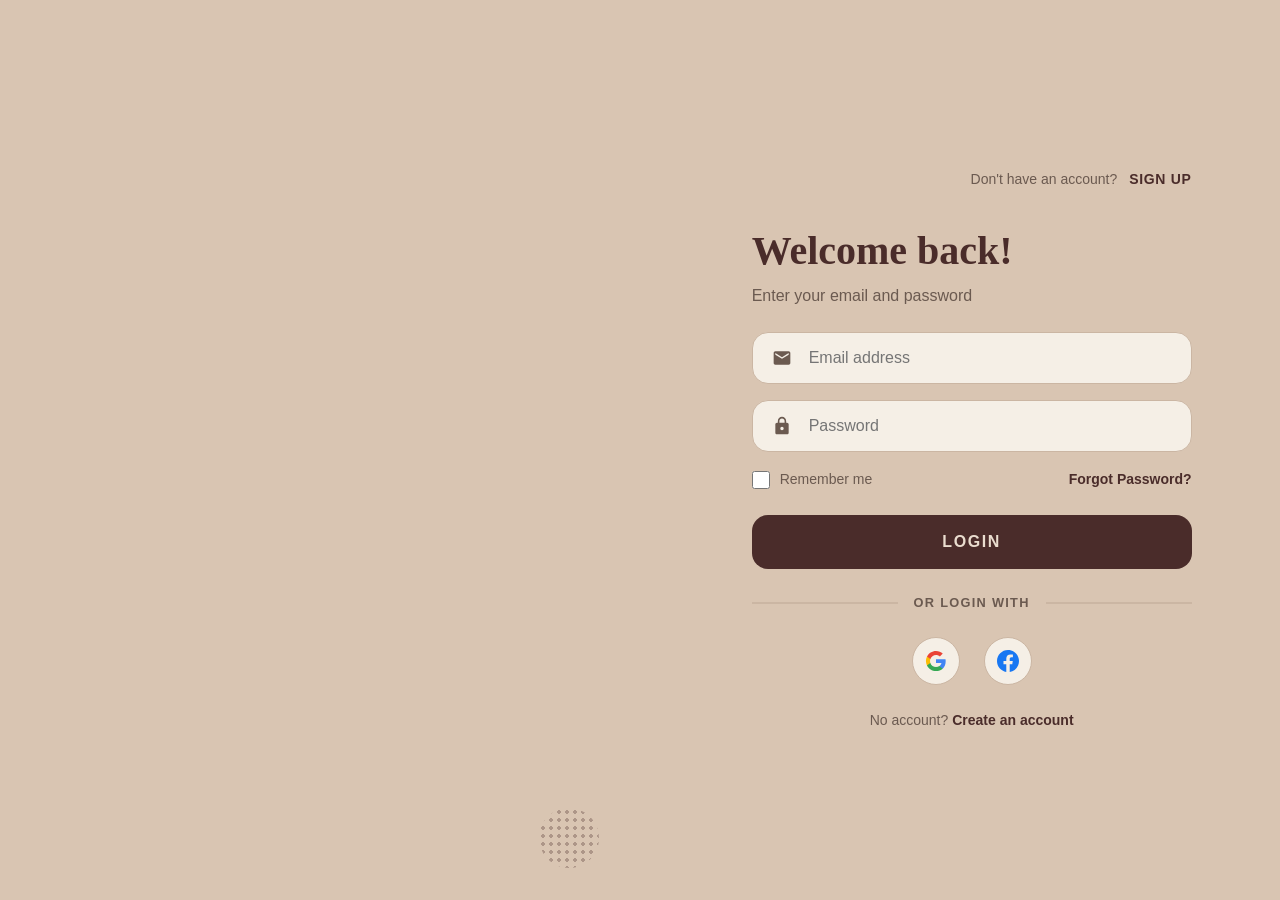
==== index.html @ 3321e7d6 "feat: redirect index.html to login.html" ====
<!doctype html>
<html lang="en">
  <head>
    <meta charset="UTF-8" />
    <meta http-equiv="refresh" content="0; url=login.html" />
    <title>Redirecting...</title>
  </head>
  <body>
    <p>Redirecting to <a href="login.html">Login</a>...</p>
  </body>
</html>
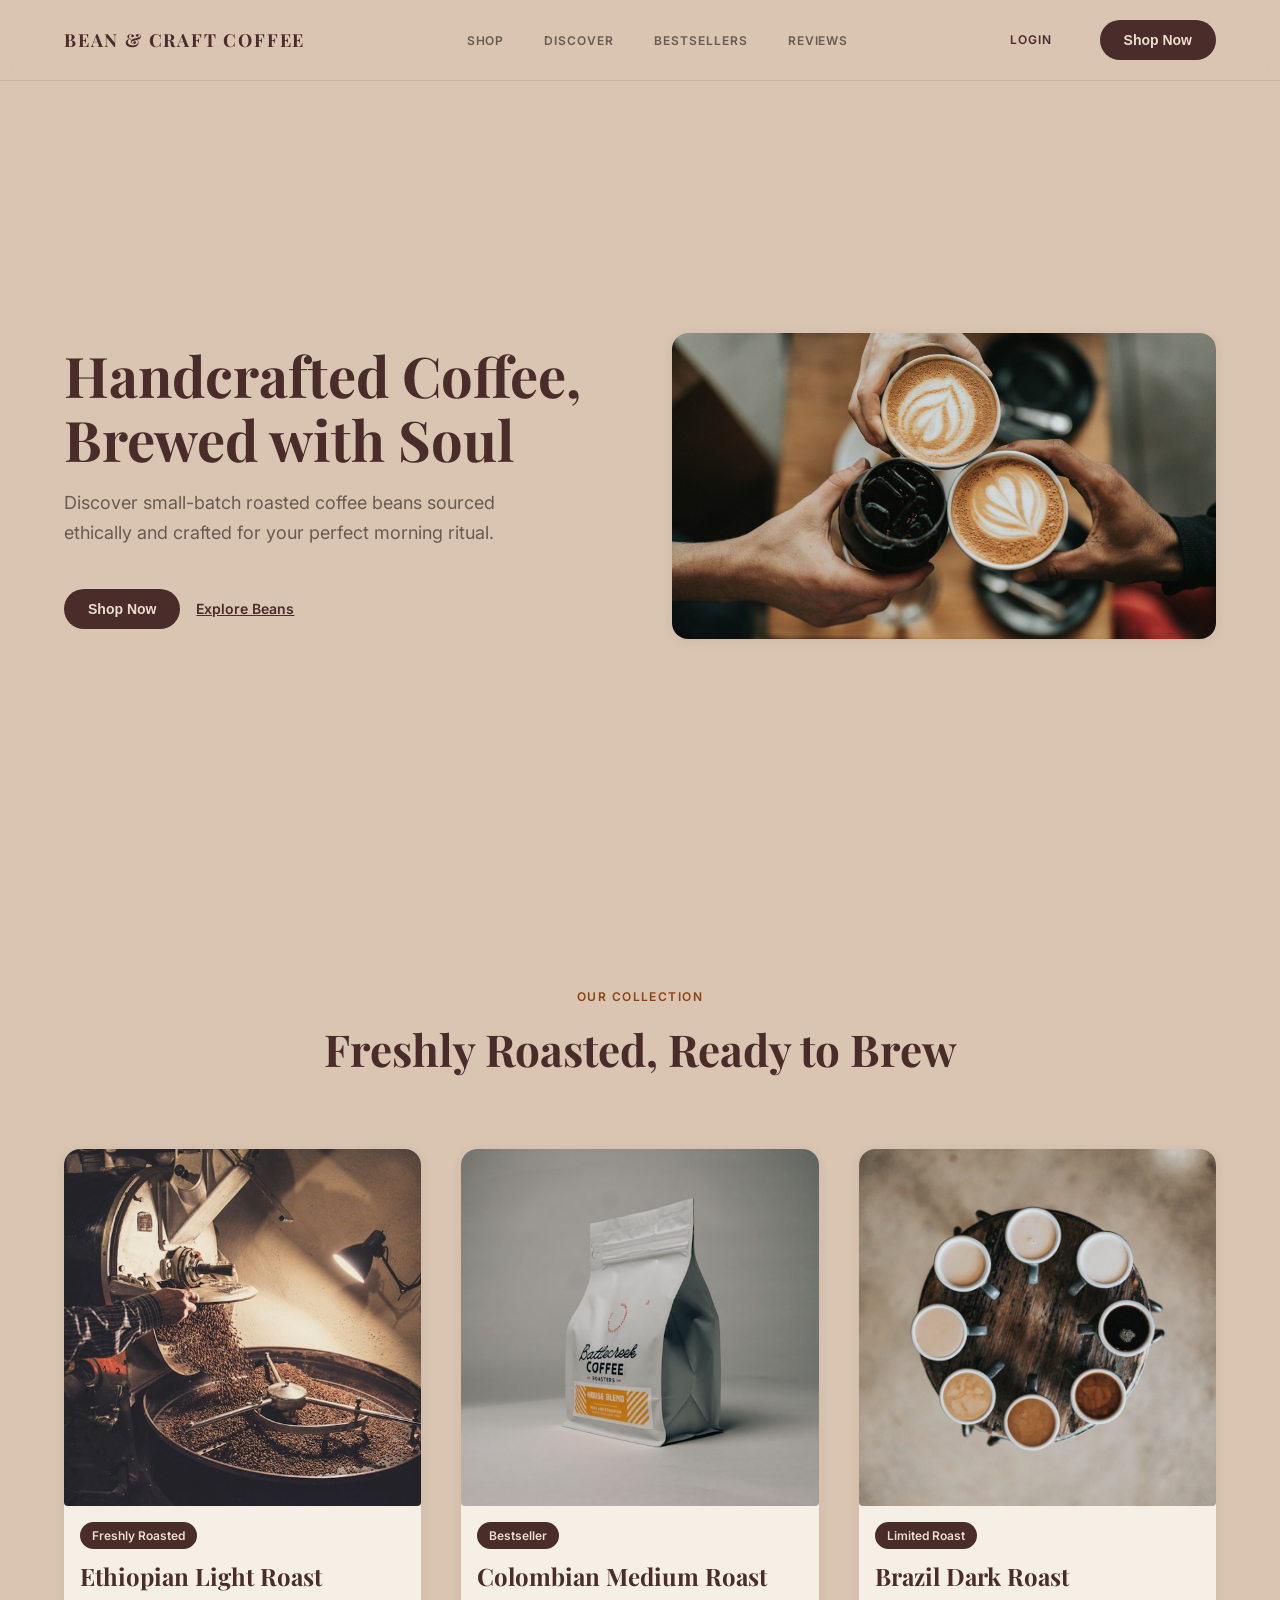
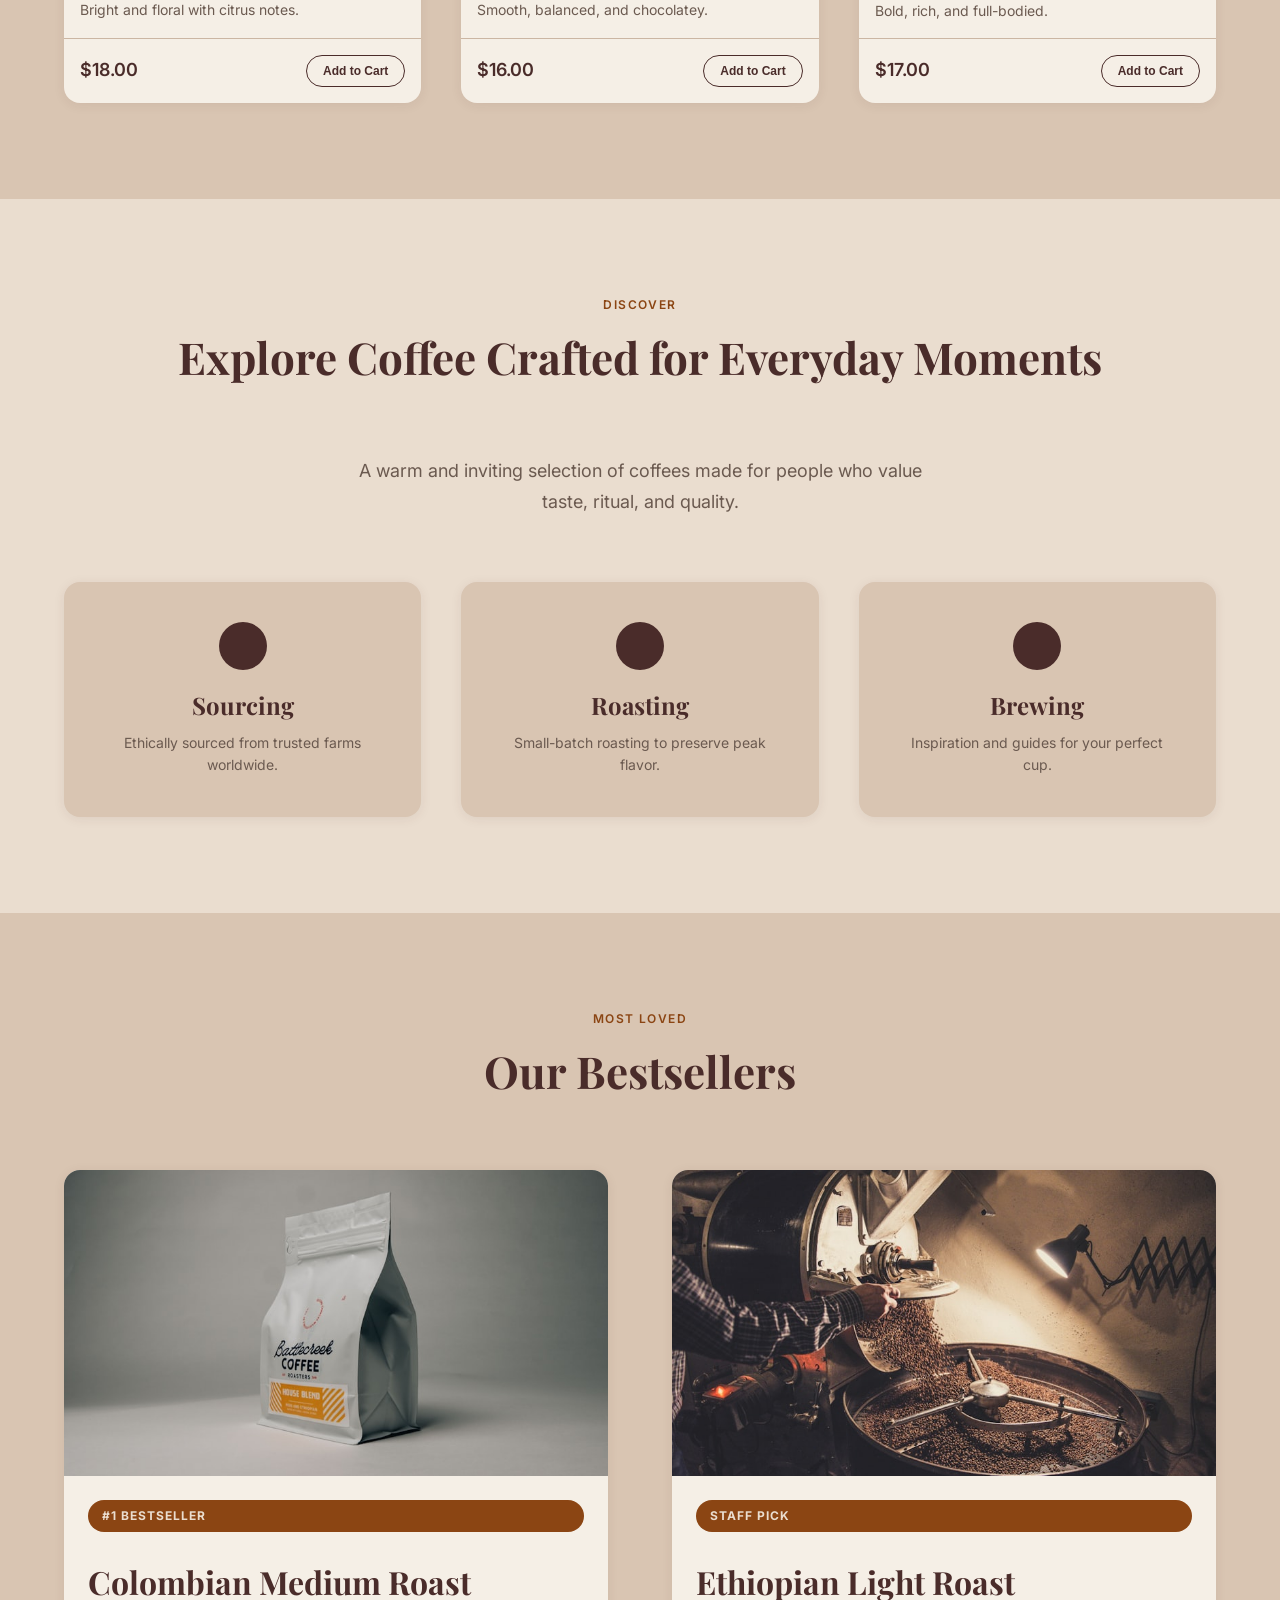
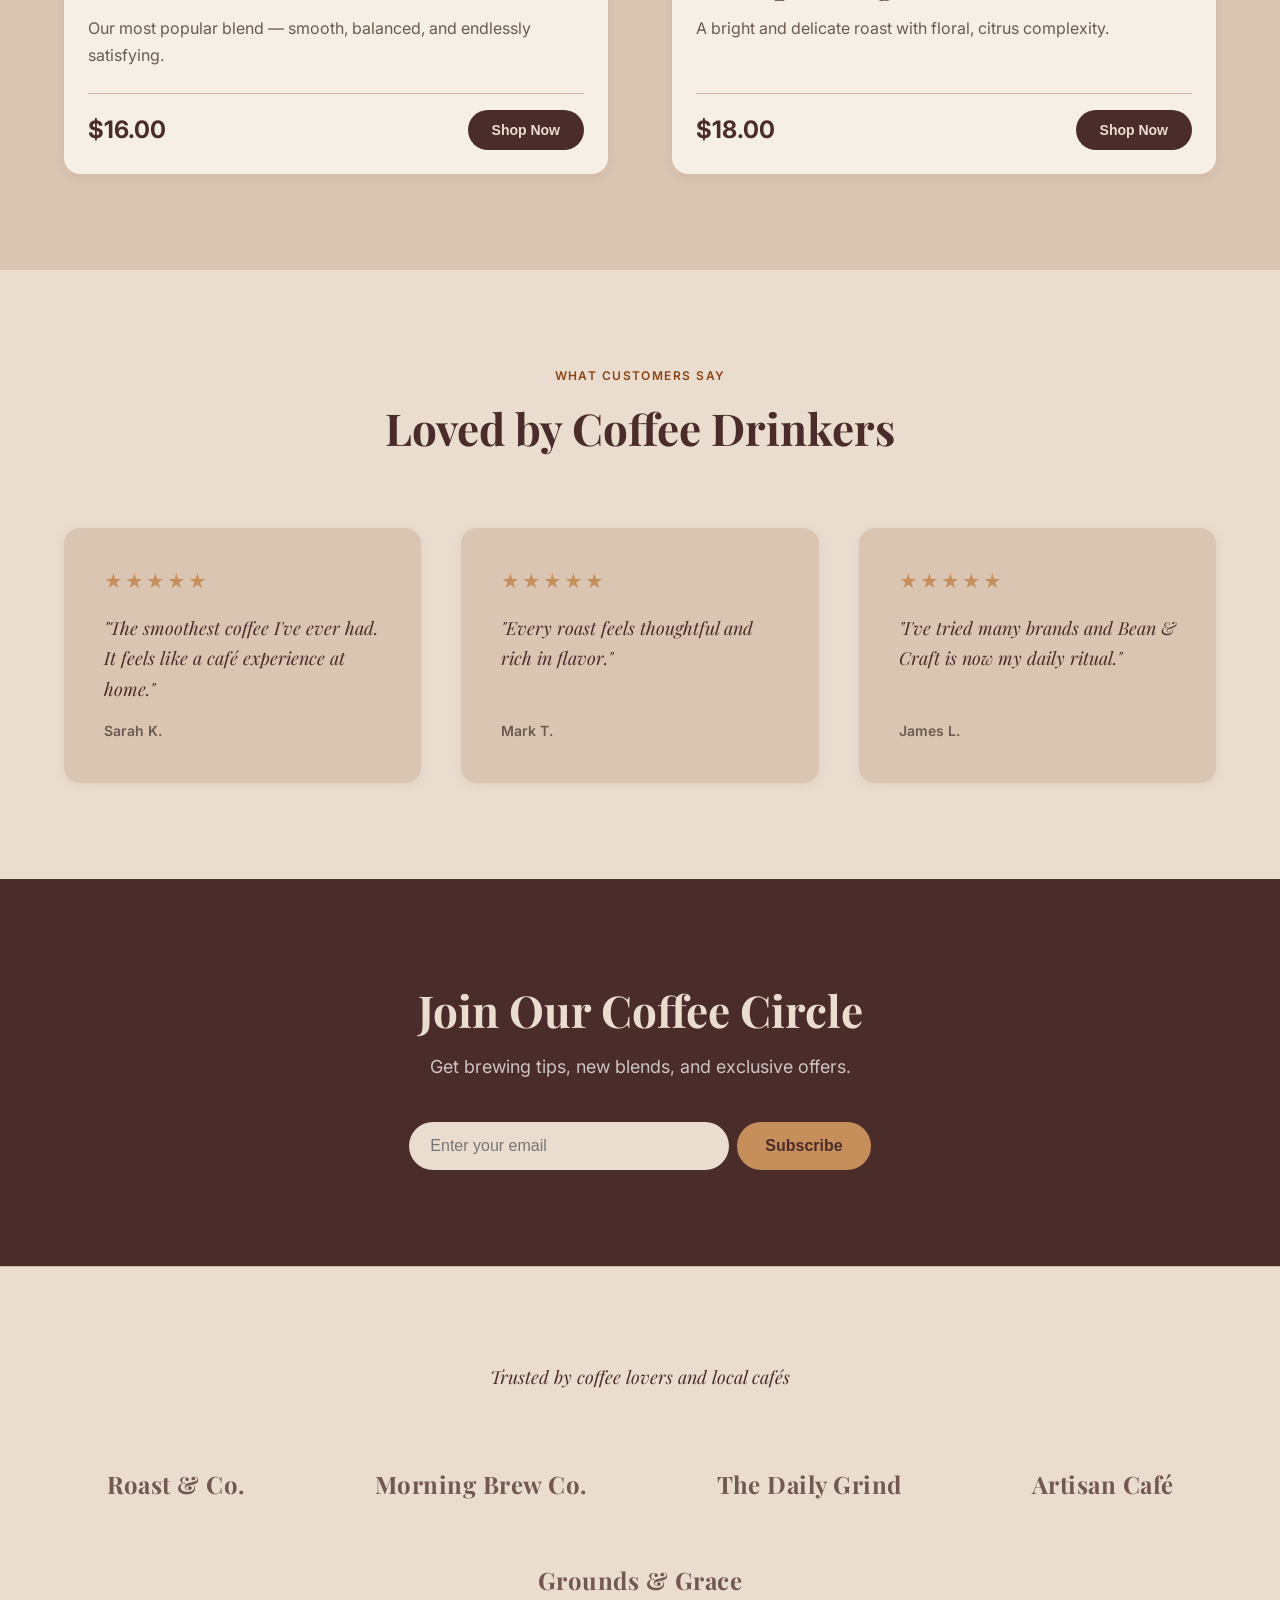
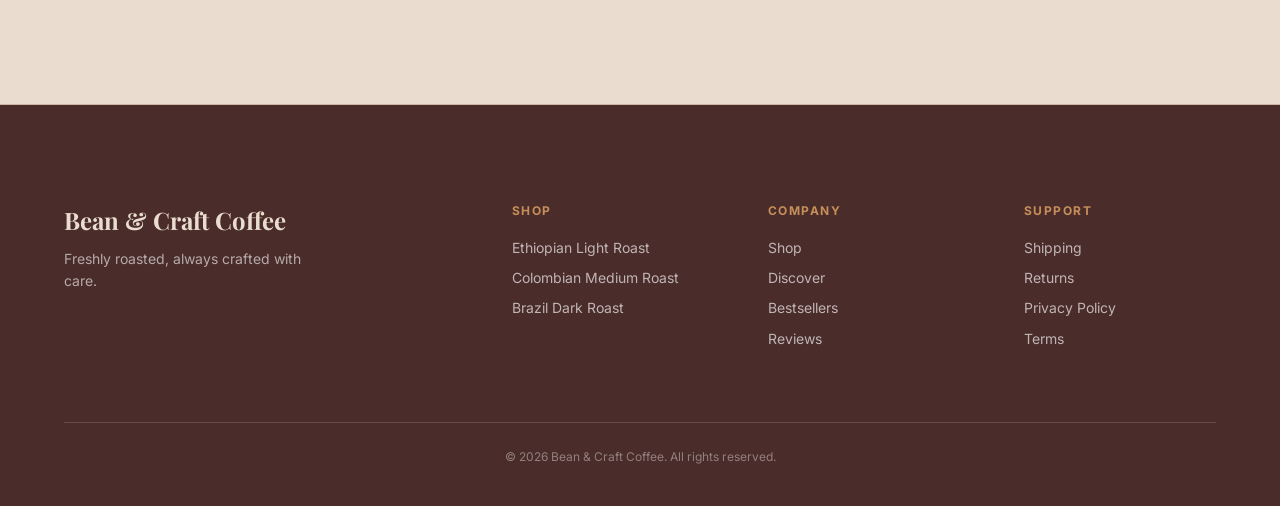
==== commit 30055f89: "restore index.html original content" ====
--- a/index.html
+++ b/index.html
@@ -2,10 +2,367 @@
 <html lang="en">
   <head>
     <meta charset="UTF-8" />
-    <meta http-equiv="refresh" content="0; url=login.html" />
-    <title>Redirecting...</title>
+    <meta name="viewport" content="width=device-width, initial-scale=1.0" />
+    <title>Bean & Craft Coffee</title>
+
+    <link rel="preconnect" href="https://fonts.googleapis.com" />
+    <link rel="preconnect" href="https://fonts.gstatic.com" crossorigin />
+    <link
+      href="https://fonts.googleapis.com/css2?family=Inter:wght@400;500;600&family=Playfair+Display:wght@400;700&display=swap"
+      rel="stylesheet"
+    />
+
+    <link rel="stylesheet" href="Styles/tokens.css" />
+    <link rel="stylesheet" href="Styles/layout.css" />
+    <link rel="stylesheet" href="Styles/nav.css" />
+    <link rel="stylesheet" href="Styles/hero.css" />
+    <link rel="stylesheet" href="Styles/products.css" />
+    <link rel="stylesheet" href="Styles/explore.css" />
+    <link rel="stylesheet" href="Styles/bestseller.css" />
+    <link rel="stylesheet" href="Styles/testimonials.css" />
+    <link rel="stylesheet" href="Styles/subscribe.css" />
+    <link rel="stylesheet" href="Styles/trusted.css" />
+    <link rel="stylesheet" href="Styles/footer.css" />
+    <link rel="stylesheet" href="Styles/responsive.css" />
   </head>
   <body>
-    <p>Redirecting to <a href="login.html">Login</a>...</p>
+    <header class="site-header">
+      <nav class="navbar">
+        <div class="navbar__container container">
+          <a class="navbar__logo" href="#">Bean & Craft Coffee</a>
+          <ul class="navbar__links">
+            <li><a href="#shop">Shop</a></li>
+            <li><a href="#discover">Discover</a></li>
+            <li><a href="#bestsellers">Bestsellers</a></li>
+            <li><a href="#reviews">Reviews</a></li>
+          </ul>
+          <div class="navbar__cta">
+            <a href="login.html" class="navbar__link" style="margin-right: var(--spacing-lg); font-size: var(--font-size-xs); font-weight: 600; text-transform: uppercase; letter-spacing: 0.08em; text-decoration: none; color: var(--color-primary);">Login</a>
+            <button class="btn-primary" type="button">Shop Now</button>
+          </div>
+          <button class="navbar__hamburger" aria-label="Toggle menu">
+            <span class="hamburger-icon">☰</span>
+          </button>
+        </div>
+      </nav>
+    </header>
+
+    <div class="navbar__drawer">
+      <button class="navbar__drawer-close" aria-label="Close menu">✕</button>
+      <a href="#shop" class="navbar__link">Shop</a>
+      <a href="#discover" class="navbar__link">Discover</a>
+      <a href="#bestsellers" class="navbar__link">Bestsellers</a>
+      <a href="#reviews" class="navbar__link">Reviews</a>
+      <a href="login.html" class="navbar__link">Login</a>
+      <a href="#shop" class="btn-primary">Shop Now</a>
+    </div>
+
+    <main>
+      <section class="hero-section" id="home">
+        <div class="container">
+          <div class="hero__inner">
+            <div class="hero__content">
+              <h1 class="hero__headline">
+                Handcrafted Coffee, Brewed with Soul
+              </h1>
+              <p class="hero__subheadline">
+                Discover small-batch roasted coffee beans sourced ethically and
+                crafted for your perfect morning ritual.
+              </p>
+              <div class="hero__actions">
+                <button class="btn-primary" type="button">Shop Now</button>
+                <a class="btn-text" href="#discover">Explore Beans</a>
+              </div>
+            </div>
+            <div class="hero__visual">
+              <div class="hero__image-wrapper">
+                <img src="photos/hero.jpg" alt="Freshly roasted coffee beans" />
+              </div>
+            </div>
+          </div>
+        </div>
+      </section>
+      <section class="products-section" id="shop">
+        <div class="container">
+          <div class="section-header">
+            <span class="section-label">Our Collection</span>
+            <h2 class="section-title">Freshly Roasted, Ready to Brew</h2>
+          </div>
+          <div class="products-grid">
+            <div class="product-card">
+              <div class="product-card__image">
+                <img
+                  src="photos/ethiopian.jpg"
+                  alt="Ethiopian Light Roast coffee beans"
+                />
+              </div>
+              <span class="product-card__badge">Freshly Roasted</span>
+              <h3 class="product-card__name">Ethiopian Light Roast</h3>
+              <p class="product-card__description">
+                Bright and floral with citrus notes.
+              </p>
+              <div class="product-card__footer">
+                <span class="product-card__price">$18.00</span>
+                <button class="btn-outline" type="button">Add to Cart</button>
+              </div>
+            </div>
+
+            <div class="product-card">
+              <div class="product-card__image">
+                <img
+                  src="photos/colombian.jpg"
+                  alt="Colombian Medium Roast coffee beans"
+                />
+              </div>
+              <span class="product-card__badge">Bestseller</span>
+              <h3 class="product-card__name">Colombian Medium Roast</h3>
+              <p class="product-card__description">
+                Smooth, balanced, and chocolatey.
+              </p>
+              <div class="product-card__footer">
+                <span class="product-card__price">$16.00</span>
+                <button class="btn-outline" type="button">Add to Cart</button>
+              </div>
+            </div>
+
+            <div class="product-card">
+              <div class="product-card__image">
+                <img
+                  src="photos/brazil.jpg"
+                  alt="Brazil Dark Roast coffee beans"
+                />
+              </div>
+              <span class="product-card__badge">Limited Roast</span>
+              <h3 class="product-card__name">Brazil Dark Roast</h3>
+              <p class="product-card__description">
+                Bold, rich, and full-bodied.
+              </p>
+              <div class="product-card__footer">
+                <span class="product-card__price">$17.00</span>
+                <button class="btn-outline" type="button">Add to Cart</button>
+              </div>
+            </div>
+          </div>
+        </div>
+      </section>
+      <section class="explore-section" id="discover">
+        <div class="container">
+          <div class="section-header">
+            <span class="section-label">Discover</span>
+            <h2 class="section-title">
+              Explore Coffee Crafted for Everyday Moments
+            </h2>
+          </div>
+          <p class="explore__intro">
+            A warm and inviting selection of coffees made for people who value
+            taste, ritual, and quality.
+          </p>
+          <div class="explore-grid">
+            <div class="explore-card">
+              <div class="explore-card__icon"></div>
+              <h3 class="explore-card__title">Sourcing</h3>
+              <p class="explore-card__text">
+                Ethically sourced from trusted farms worldwide.
+              </p>
+            </div>
+
+            <div class="explore-card">
+              <div class="explore-card__icon"></div>
+              <h3 class="explore-card__title">Roasting</h3>
+              <p class="explore-card__text">
+                Small-batch roasting to preserve peak flavor.
+              </p>
+            </div>
+
+            <div class="explore-card">
+              <div class="explore-card__icon"></div>
+              <h3 class="explore-card__title">Brewing</h3>
+              <p class="explore-card__text">
+                Inspiration and guides for your perfect cup.
+              </p>
+            </div>
+          </div>
+        </div>
+      </section>
+      <section class="bestseller-section" id="bestsellers">
+        <div class="container">
+          <div class="section-header">
+            <span class="section-label">Most Loved</span>
+            <h2 class="section-title">Our Bestsellers</h2>
+          </div>
+          <div class="bestseller-grid">
+            <div class="bestseller-card">
+              <div class="bestseller-card__image">
+                <img
+                  src="photos/colombian.jpg"
+                  alt="Colombian Medium Roast coffee beans"
+                />
+              </div>
+              <span class="bestseller-card__badge">#1 Bestseller</span>
+              <div class="bestseller-card__content">
+                <h3 class="bestseller-card__name">Colombian Medium Roast</h3>
+                <p class="bestseller-card__description">
+                  Our most popular blend — smooth, balanced, and endlessly
+                  satisfying.
+                </p>
+                <div class="bestseller-card__footer">
+                  <span class="bestseller-card__price">$16.00</span>
+                  <button class="btn-primary" type="button">Shop Now</button>
+                </div>
+              </div>
+            </div>
+
+            <div class="bestseller-card">
+              <div class="bestseller-card__image">
+                <img
+                  src="photos/ethiopian.jpg"
+                  alt="Ethiopian Light Roast coffee beans"
+                />
+              </div>
+              <span class="bestseller-card__badge">Staff Pick</span>
+              <div class="bestseller-card__content">
+                <h3 class="bestseller-card__name">Ethiopian Light Roast</h3>
+                <p class="bestseller-card__description">
+                  A bright and delicate roast with floral, citrus complexity.
+                </p>
+                <div class="bestseller-card__footer">
+                  <span class="bestseller-card__price">$18.00</span>
+                  <button class="btn-primary" type="button">Shop Now</button>
+                </div>
+              </div>
+            </div>
+          </div>
+        </div>
+      </section>
+      <section class="testimonials-section" id="reviews">
+        <div class="container">
+          <div class="section-header">
+            <span class="section-label">What Customers Say</span>
+            <h2 class="section-title">Loved by Coffee Drinkers</h2>
+          </div>
+          <div class="testimonials-grid">
+            <div class="testimonial-card">
+              <div class="testimonial-card__stars">★★★★★</div>
+              <blockquote class="testimonial-card__quote">
+                "The smoothest coffee I've ever had. It feels like a café
+                experience at home."
+              </blockquote>
+              <p class="testimonial-card__author">Sarah K.</p>
+            </div>
+
+            <div class="testimonial-card">
+              <div class="testimonial-card__stars">★★★★★</div>
+              <blockquote class="testimonial-card__quote">
+                "Every roast feels thoughtful and rich in flavor."
+              </blockquote>
+              <p class="testimonial-card__author">Mark T.</p>
+            </div>
+
+            <div class="testimonial-card">
+              <div class="testimonial-card__stars">★★★★★</div>
+              <blockquote class="testimonial-card__quote">
+                "I've tried many brands and Bean & Craft is now my daily
+                ritual."
+              </blockquote>
+              <p class="testimonial-card__author">James L.</p>
+            </div>
+          </div>
+        </div>
+      </section>
+      <section class="subscribe-section">
+        <div class="container">
+          <div class="subscribe__inner">
+            <h2 class="subscribe__headline">Join Our Coffee Circle</h2>
+            <p class="subscribe__text">
+              Get brewing tips, new blends, and exclusive offers.
+            </p>
+            <div class="subscribe__form">
+              <input
+                type="email"
+                class="subscribe__input"
+                placeholder="Enter your email"
+              />
+              <button type="button" class="subscribe__btn">Subscribe</button>
+            </div>
+          </div>
+        </div>
+      </section>
+      <section class="trusted-section">
+        <div class="container">
+          <p class="trusted__label">Trusted by coffee lovers and local cafés</p>
+          <div class="trusted__logos">
+            <span class="trusted__logo-item">Roast & Co.</span>
+            <span class="trusted__logo-item">Morning Brew Co.</span>
+            <span class="trusted__logo-item">The Daily Grind</span>
+            <span class="trusted__logo-item">Artisan Café</span>
+            <span class="trusted__logo-item">Grounds & Grace</span>
+          </div>
+        </div>
+      </section>
+    </main>
+    <footer class="site-footer">
+      <div class="container">
+        <div class="footer__grid">
+          <div class="footer__col footer__col--brand">
+            <span class="footer__logo">Bean & Craft Coffee</span>
+            <p class="footer__tagline">
+              Freshly roasted, always crafted with care.
+            </p>
+          </div>
+          <div class="footer__col">
+            <h4 class="footer__col-title">Shop</h4>
+            <ul class="footer__links">
+              <li><a href="#">Ethiopian Light Roast</a></li>
+              <li><a href="#">Colombian Medium Roast</a></li>
+              <li><a href="#">Brazil Dark Roast</a></li>
+            </ul>
+          </div>
+          <div class="footer__col">
+            <h4 class="footer__col-title">Company</h4>
+            <ul class="footer__links">
+              <li><a href="#shop">Shop</a></li>
+              <li><a href="#discover">Discover</a></li>
+              <li><a href="#bestsellers">Bestsellers</a></li>
+              <li><a href="#reviews">Reviews</a></li>
+            </ul>
+          </div>
+          <div class="footer__col">
+            <h4 class="footer__col-title">Support</h4>
+            <ul class="footer__links">
+              <li><a href="#">Shipping</a></li>
+              <li><a href="#">Returns</a></li>
+              <li><a href="#">Privacy Policy</a></li>
+              <li><a href="#">Terms</a></li>
+            </ul>
+          </div>
+        </div>
+        <div class="footer__bottom">
+          <p>© 2026 Bean & Craft Coffee. All rights reserved.</p>
+        </div>
+      </div>
+    </footer>
+
+    <script>
+      const hamburger = document.querySelector('.navbar__hamburger');
+      const drawer = document.querySelector('.navbar__drawer');
+      const closeBtn = document.querySelector('.navbar__drawer-close');
+      const drawerLinks = document.querySelectorAll('.navbar__drawer .navbar__link, .navbar__drawer .btn-primary');
+
+      hamburger.addEventListener('click', () => {
+        drawer.classList.add('navbar__drawer--active');
+        document.body.style.overflow = 'hidden';
+      });
+
+      const closeDrawer = () => {
+        drawer.classList.remove('navbar__drawer--active');
+        document.body.style.overflow = '';
+      };
+
+      closeBtn.addEventListener('click', closeDrawer);
+
+      drawerLinks.forEach(link => {
+        link.addEventListener('click', closeDrawer);
+      });
+    </script>
   </body>
 </html>
--- a/Styles/tokens.css
+++ b/Styles/tokens.css
@@ -0,0 +1,67 @@
+:root {
+  --color-bg: #d9c5b2;
+  --color-primary: #4a2c2a;
+  --color-secondary: #c68e5a;
+  --color-accent: #8b4513;
+  --color-text-dark: #2c1e1a;
+  --color-text-muted: #6b5a50;
+  --color-white: #eaddcf;
+  --color-card-bg: #f5efe6;
+  --color-border: #cbb6a3;
+
+  --font-heading: "Playfair Display", serif;
+  --font-body: "Inter", sans-serif;
+
+  --font-size-xs: 0.75rem;
+  --font-size-sm: 0.875rem;
+  --font-size-base: 1rem;
+  --font-size-md: 1.125rem;
+  --font-size-lg: 1.5rem;
+  --font-size-xl: 2rem;
+  --font-size-2xl: 2.75rem;
+  --font-size-3xl: 3.5rem;
+
+  --spacing-xs: 4px;
+  --spacing-sm: 8px;
+  --spacing-md: 16px;
+  --spacing-lg: 24px;
+  --spacing-xl: 40px;
+  --spacing-2xl: 64px;
+  --spacing-3xl: 96px;
+
+  --radius-sm: 4px;
+  --radius-md: 8px;
+  --radius-lg: 16px;
+  --radius-full: 9999px;
+
+  --shadow-card: 0 2px 12px rgba(74, 44, 42, 0.08);
+  --shadow-hover: 0 4px 20px rgba(74, 44, 42, 0.14);
+
+  --max-width: 1200px;
+  --gutter: 24px;
+}
+
+* {
+  box-sizing: border-box;
+  margin: 0;
+  padding: 0;
+}
+
+html,
+body {
+  margin: 0;
+  padding: 0;
+}
+
+img {
+  max-width: 100%;
+  display: block;
+}
+
+body {
+  background-color: var(--color-bg);
+  font-family: var(--font-body);
+  color: var(--color-text-dark);
+  line-height: 1.6;
+  -webkit-font-smoothing: antialiased;
+}
--- a/Styles/layout.css
+++ b/Styles/layout.css
@@ -0,0 +1,53 @@
+html {
+  scroll-behavior: smooth;
+}
+
+.container {
+  max-width: var(--max-width);
+  margin: 0 auto;
+  padding-inline: var(--gutter);
+}
+
+.section {
+  padding-block: var(--spacing-3xl);
+}
+
+.grid {
+  display: grid;
+  grid-template-columns: repeat(12, 1fr);
+  gap: var(--gutter);
+}
+
+.grid-2 {
+  grid-template-columns: repeat(2, 1fr);
+}
+
+.grid-3 {
+  grid-template-columns: repeat(3, 1fr);
+}
+
+.grid-4 {
+  grid-template-columns: repeat(4, 1fr);
+}
+
+.flex-center {
+  display: flex;
+  align-items: center;
+  justify-content: center;
+}
+
+.text-center {
+  text-align: center;
+}
+
+.sr-only {
+  position: absolute;
+  width: 1px;
+  height: 1px;
+  padding: 0;
+  margin: -1px;
+  overflow: hidden;
+  clip: rect(0, 0, 0, 0);
+  white-space: nowrap;
+  border: 0;
+}
--- a/Styles/nav.css
+++ b/Styles/nav.css
@@ -0,0 +1,170 @@
+.site-header {
+  background: rgba(217, 197, 178, 0.9);
+  backdrop-filter: blur(12px);
+  -webkit-backdrop-filter: blur(12px);
+  border-bottom: 1px solid rgba(74, 44, 42, 0.1);
+  position: sticky;
+  top: 0;
+  left: 0;
+  width: 100%;
+  z-index: 1000;
+}
+
+.navbar__container {
+  display: flex;
+  align-items: center;
+  justify-content: space-between;
+  height: 80px;
+}
+
+.navbar__logo {
+  font-family: var(--font-heading);
+  font-size: var(--font-size-md);
+  color: var(--color-primary);
+  font-weight: 700;
+  text-decoration: none;
+  text-transform: uppercase;
+  letter-spacing: 0.1em;
+  white-space: nowrap;
+  flex-shrink: 0;
+}
+
+.navbar__links {
+  display: flex;
+  gap: var(--spacing-xl);
+  list-style: none;
+  margin: 0;
+  padding: 0;
+}
+
+.navbar__links a {
+  font-size: var(--font-size-xs);
+  font-weight: 600;
+  text-transform: uppercase;
+  letter-spacing: 0.08em;
+  color: var(--color-text-muted);
+  text-decoration: none;
+  transition: color 0.3s ease;
+  position: relative;
+  padding-block: var(--spacing-xs);
+}
+
+.navbar__links a::after {
+  content: "";
+  position: absolute;
+  bottom: 0;
+  left: 0;
+  width: 0;
+  height: 1.5px;
+  background-color: var(--color-primary);
+  transition: width 0.3s ease;
+}
+
+.navbar__links a:hover {
+  color: var(--color-primary);
+}
+
+.navbar__links a:hover::after {
+  width: 100%;
+}
+
+.navbar__cta {
+  display: flex;
+  align-items: center;
+  gap: var(--spacing-lg);
+  flex-shrink: 0;
+}
+
+.navbar__hamburger {
+  display: none;
+  background: none;
+  border: none;
+  font-size: 24px;
+  cursor: pointer;
+  color: var(--color-primary);
+  padding: var(--spacing-xs);
+}
+
+/* Drawer Styles */
+.navbar__drawer {
+  position: fixed;
+  top: 0;
+  right: -100%; /* Hidden by default */
+  width: 100%;
+  height: 100%;
+  background-color: var(--color-bg);
+  z-index: 2000;
+  display: flex;
+  flex-direction: column;
+  padding: var(--spacing-xl);
+  transition: right 0.4s cubic-bezier(0.16, 1, 0.3, 1);
+}
+
+.navbar__drawer--active {
+  right: 0;
+}
+
+.navbar__drawer-close {
+  align-self: flex-end;
+  background: none;
+  border: none;
+  font-size: 32px;
+  cursor: pointer;
+  color: var(--color-primary);
+  margin-bottom: var(--spacing-2xl);
+}
+
+.navbar__drawer .navbar__link {
+  font-size: var(--font-size-lg);
+  font-weight: 700;
+  color: var(--color-primary);
+  text-decoration: none;
+  margin-bottom: var(--spacing-lg);
+  font-family: var(--font-heading);
+}
+
+.navbar__drawer .btn-primary {
+  margin-top: var(--spacing-xl);
+  width: 100%;
+  text-align: center;
+}
+
+@media (max-width: 992px) {
+  .navbar__links {
+    gap: var(--spacing-lg);
+  }
+}
+
+@media (max-width: 768px) {
+  .navbar__links,
+  .navbar__cta {
+    display: none;
+  }
+  
+  .navbar__hamburger {
+    display: block;
+  }
+
+  .navbar__logo {
+    font-size: var(--font-size-sm);
+  }
+}
+
+.btn-primary {
+  background: var(--color-primary);
+  color: var(--color-white);
+  padding: 12px 24px;
+  border-radius: var(--radius-full);
+  font-size: var(--font-size-sm);
+  font-weight: 600;
+  border: none;
+  cursor: pointer;
+  transition: all 0.3s ease;
+  text-decoration: none;
+  display: inline-block;
+}
+
+.btn-primary:hover {
+  background-color: var(--color-text-dark);
+  transform: translateY(-2px);
+}
--- a/Styles/hero.css
+++ b/Styles/hero.css
@@ -0,0 +1,67 @@
+.hero-section {
+  min-height: 90vh;
+  background: var(--color-bg);
+  display: flex;
+  align-items: center;
+  padding-block: var(--spacing-2xl);
+}
+
+.hero__inner {
+  display: grid;
+  grid-template-columns: 1fr 1fr;
+  gap: var(--spacing-2xl);
+  align-items: center;
+}
+
+.hero__headline {
+  font-family: var(--font-heading);
+  font-size: var(--font-size-3xl);
+  color: var(--color-primary);
+  line-height: 1.15;
+  font-weight: 700;
+  margin-bottom: var(--spacing-md);
+}
+
+.hero__subheadline {
+  font-size: var(--font-size-md);
+  color: var(--color-text-muted);
+  line-height: 1.7;
+  max-width: 480px;
+  margin-bottom: var(--spacing-xl);
+}
+
+.hero__actions {
+  display: flex;
+  gap: var(--spacing-md);
+  align-items: center;
+}
+
+.btn-text {
+  color: var(--color-primary);
+  font-weight: 600;
+  font-size: var(--font-size-sm);
+  text-decoration: underline;
+  cursor: pointer;
+}
+
+.hero__image {
+  width: 100%;
+  height: 100%;
+  object-fit: cover;
+  border-radius: var(--radius-md);
+}
+
+.hero__image-wrapper {
+  width: 100%;
+  aspect-ratio: 16 / 9;
+  border-radius: var(--radius-lg);
+  overflow: hidden;
+  background: var(--color-card-bg);
+  box-shadow: var(--shadow-card);
+}
+
+.hero__image-wrapper img {
+  width: 100%;
+  height: 100%;
+  object-fit: cover;
+}
--- a/Styles/products.css
+++ b/Styles/products.css
@@ -0,0 +1,115 @@
+.products-section {
+  background: var(--color-bg);
+  padding-block: var(--spacing-3xl);
+}
+
+.section-header {
+  text-align: center;
+  margin-bottom: var(--spacing-2xl);
+}
+
+.section-label {
+  display: block;
+  font-size: var(--font-size-xs);
+  font-weight: 600;
+  letter-spacing: 0.12em;
+  text-transform: uppercase;
+  color: var(--color-accent);
+  margin-bottom: var(--spacing-sm);
+}
+
+.section-title {
+  font-family: var(--font-heading);
+  font-size: var(--font-size-2xl);
+  color: var(--color-primary);
+}
+
+.products-grid {
+  display: grid;
+  grid-template-columns: repeat(3, 1fr);
+  gap: var(--spacing-xl);
+}
+
+.product-card {
+  background: var(--color-card-bg);
+  border-radius: var(--radius-lg);
+  overflow: hidden;
+  box-shadow: var(--shadow-card);
+  transition: box-shadow 0.2s;
+}
+
+.product-card:hover {
+  box-shadow: var(--shadow-hover);
+}
+
+.product-card__image {
+  width: 100%;
+  aspect-ratio: 1 / 1;
+  background: var(--color-border);
+  border-radius: var(--radius-sm);
+  overflow: hidden;
+}
+
+.product-card__image img {
+  width: 100%;
+  height: 100%;
+  object-fit: cover;
+}
+
+.product-card__badge {
+  display: inline-block;
+  background: var(--color-primary);
+  color: var(--color-white);
+  font-size: var(--font-size-xs);
+  font-weight: 600;
+  padding: 4px 12px;
+  border-radius: var(--radius-full);
+  margin: var(--spacing-md) var(--spacing-md) 0;
+}
+
+.product-card__name {
+  font-family: var(--font-heading);
+  font-size: var(--font-size-lg);
+  color: var(--color-primary);
+  padding: var(--spacing-sm) var(--spacing-md) 0;
+}
+
+.product-card__description {
+  font-size: var(--font-size-sm);
+  color: var(--color-text-muted);
+  line-height: 1.6;
+  padding: var(--spacing-xs) var(--spacing-md) var(--spacing-md);
+}
+
+.product-card__footer {
+  display: flex;
+  justify-content: space-between;
+  align-items: center;
+  padding: var(--spacing-md);
+  border-top: 1px solid var(--color-border);
+}
+
+.product-card__price {
+  font-size: var(--font-size-md);
+  font-weight: 600;
+  color: var(--color-primary);
+}
+
+.btn-outline {
+  background: transparent;
+  border: 1.5px solid var(--color-primary);
+  color: var(--color-primary);
+  padding: 8px 16px;
+  border-radius: var(--radius-full);
+  font-size: var(--font-size-xs);
+  font-weight: 600;
+  cursor: pointer;
+  transition:
+    background 0.2s,
+    color 0.2s;
+}
+
+.btn-outline:hover {
+  background: var(--color-primary);
+  color: var(--color-white);
+}
--- a/Styles/explore.css
+++ b/Styles/explore.css
@@ -0,0 +1,53 @@
+.explore-section {
+  background: #eaddcf;
+  padding-block: var(--spacing-3xl);
+}
+
+.explore__intro {
+  font-size: var(--font-size-md);
+  color: var(--color-text-muted);
+  line-height: 1.7;
+  text-align: center;
+  max-width: 600px;
+  margin: 0 auto var(--spacing-2xl);
+}
+
+.explore-grid {
+  display: grid;
+  grid-template-columns: repeat(3, 1fr);
+  gap: var(--spacing-xl);
+}
+
+.explore-card {
+  background: var(--color-bg);
+  border-radius: var(--radius-lg);
+  padding: var(--spacing-xl);
+  text-align: center;
+  box-shadow: var(--shadow-card);
+  transition: box-shadow 0.2s;
+}
+
+.explore-card:hover {
+  box-shadow: var(--shadow-hover);
+}
+
+.explore-card__icon {
+  width: 48px;
+  height: 48px;
+  background: var(--color-primary);
+  border-radius: var(--radius-full);
+  margin: 0 auto var(--spacing-md);
+}
+
+.explore-card__title {
+  font-family: var(--font-heading);
+  font-size: var(--font-size-lg);
+  color: var(--color-primary);
+  margin-bottom: var(--spacing-sm);
+}
+
+.explore-card__text {
+  font-size: var(--font-size-sm);
+  color: var(--color-text-muted);
+  line-height: 1.6;
+}
--- a/Styles/bestseller.css
+++ b/Styles/bestseller.css
@@ -0,0 +1,81 @@
+.bestseller-section {
+  background: var(--color-bg);
+  padding-block: var(--spacing-3xl);
+}
+
+.bestseller-grid {
+  display: grid;
+  grid-template-columns: repeat(2, 1fr);
+  gap: var(--spacing-2xl);
+}
+
+.bestseller-card {
+  background: var(--color-card-bg);
+  border-radius: var(--radius-lg);
+  overflow: hidden;
+  box-shadow: var(--shadow-card);
+  display: flex;
+  flex-direction: column;
+}
+
+.bestseller-card__image {
+  width: 100%;
+  aspect-ratio: 16 / 9;
+  background: var(--color-border);
+  overflow: hidden;
+}
+
+.bestseller-card__image img {
+  width: 100%;
+  height: 100%;
+  object-fit: cover;
+}
+
+.bestseller-card__badge {
+  display: inline-block;
+  background: var(--color-accent);
+  color: var(--color-white);
+  font-size: var(--font-size-xs);
+  font-weight: 700;
+  letter-spacing: 0.08em;
+  text-transform: uppercase;
+  padding: 6px 14px;
+  border-radius: var(--radius-full);
+  margin: var(--spacing-lg) var(--spacing-lg) 0;
+}
+
+.bestseller-card__content {
+  padding: var(--spacing-lg);
+  flex: 1;
+  display: flex;
+  flex-direction: column;
+}
+
+.bestseller-card__name {
+  font-family: var(--font-heading);
+  font-size: var(--font-size-xl);
+  color: var(--color-primary);
+  margin-bottom: var(--spacing-sm);
+}
+
+.bestseller-card__description {
+  font-size: var(--font-size-base);
+  color: var(--color-text-muted);
+  line-height: 1.7;
+  flex: 1;
+  margin-bottom: var(--spacing-lg);
+}
+
+.bestseller-card__footer {
+  display: flex;
+  justify-content: space-between;
+  align-items: center;
+  border-top: 1px solid var(--color-border);
+  padding-top: var(--spacing-md);
+}
+
+.bestseller-card__price {
+  font-size: var(--font-size-lg);
+  font-weight: 700;
+  color: var(--color-primary);
+}
--- a/Styles/testimonials.css
+++ b/Styles/testimonials.css
@@ -0,0 +1,42 @@
+.testimonials-section {
+  background: #eaddcf;
+  padding-block: var(--spacing-3xl);
+}
+
+.testimonials-grid {
+  display: grid;
+  grid-template-columns: repeat(3, 1fr);
+  gap: var(--spacing-xl);
+}
+
+.testimonial-card {
+  background: var(--color-bg);
+  border-radius: var(--radius-lg);
+  padding: var(--spacing-xl);
+  box-shadow: var(--shadow-card);
+  display: flex;
+  flex-direction: column;
+  gap: var(--spacing-md);
+}
+
+.testimonial-card__stars {
+  color: var(--color-secondary);
+  font-size: var(--font-size-md);
+  letter-spacing: 2px;
+}
+
+.testimonial-card__quote {
+  font-family: var(--font-heading);
+  font-size: var(--font-size-md);
+  color: var(--color-primary);
+  line-height: 1.7;
+  font-style: italic;
+  flex: 1;
+  margin: 0;
+}
+
+.testimonial-card__author {
+  font-size: var(--font-size-sm);
+  font-weight: 600;
+  color: var(--color-text-muted);
+}
--- a/Styles/subscribe.css
+++ b/Styles/subscribe.css
@@ -0,0 +1,76 @@
+.subscribe-section {
+  background: var(--color-primary);
+  padding-block: var(--spacing-3xl);
+}
+
+.subscribe__inner {
+  text-align: center;
+  max-width: 500px;
+  margin: 0 auto;
+}
+
+.subscribe__headline {
+  font-family: var(--font-heading);
+  font-size: var(--font-size-2xl);
+  color: var(--color-white);
+  margin-bottom: var(--spacing-sm);
+}
+
+.subscribe__text {
+  font-size: var(--font-size-md);
+  color: rgba(255, 255, 255, 0.72);
+  margin-bottom: var(--spacing-xl);
+}
+
+.subscribe__form {
+  display: flex;
+  gap: var(--spacing-sm);
+  justify-content: center;
+}
+
+@media (max-width: 600px) {
+  .subscribe__form {
+    flex-direction: column;
+    align-items: center;
+  }
+
+  .subscribe__input {
+    max-width: 100%;
+    width: 100%;
+  }
+
+  .subscribe__btn {
+    width: 100%;
+  }
+}
+
+.subscribe__input {
+  flex: 1;
+  max-width: 320px;
+  padding: 14px 20px;
+  border-radius: var(--radius-full);
+  border: 1.5px solid transparent;
+  font-size: var(--font-size-base);
+  background: var(--color-white);
+  color: var(--color-text-dark);
+  outline: none;
+}
+
+.subscribe__input:focus {
+  border-color: var(--color-secondary);
+}
+
+.subscribe__btn {
+  background: var(--color-secondary);
+  color: var(--color-primary);
+  font-weight: 700;
+  font-size: var(--font-size-base);
+  padding: 14px 28px;
+  border-radius: var(--radius-full);
+  border: none;
+  cursor: pointer;
+}
+
+.subscribe__btn:hover {
+  background: #c3985d;
+}
--- a/Styles/trusted.css
+++ b/Styles/trusted.css
@@ -0,0 +1,43 @@
+.trusted-section {
+  background: #eaddcf;
+  padding-block: var(--spacing-3xl);
+  border-top: 1px solid var(--color-border);
+  border-bottom: 1px solid var(--color-border);
+}
+
+.trusted__label {
+  text-align: center;
+  font-family: var(--font-heading);
+  font-size: var(--font-size-md);
+  font-weight: 400;
+  color: var(--color-primary);
+  margin-bottom: var(--spacing-2xl);
+  font-style: italic;
+}
+
+.trusted__logos {
+  display: flex;
+  justify-content: center;
+  align-items: center;
+  flex-wrap: wrap;
+  gap: var(--spacing-xl) var(--spacing-3xl);
+}
+
+.trusted__logo-item {
+  font-family: var(--font-heading);
+  font-size: var(--font-size-lg);
+  font-weight: 700;
+  color: var(--color-primary);
+  opacity: 0.75;
+  letter-spacing: 0.02em;
+  padding: var(--spacing-sm) var(--spacing-md);
+  border: 1px solid transparent;
+  transition:
+    opacity 0.3s,
+    transform 0.3s;
+}
+
+.trusted__logo-item:hover {
+  opacity: 1;
+  transform: translateY(-2px);
+}
--- a/Styles/footer.css
+++ b/Styles/footer.css
@@ -0,0 +1,64 @@
+.site-footer {
+  background: var(--color-primary);
+  color: var(--color-white);
+  padding-top: var(--spacing-3xl);
+  padding-bottom: var(--spacing-xl);
+}
+
+.footer__grid {
+  display: grid;
+  grid-template-columns: 2fr 1fr 1fr 1fr;
+  gap: var(--spacing-2xl);
+}
+
+.footer__logo {
+  font-family: var(--font-heading);
+  font-size: var(--font-size-lg);
+  font-weight: 700;
+  color: var(--color-white);
+  display: block;
+  margin-bottom: var(--spacing-sm);
+}
+
+.footer__tagline {
+  font-size: var(--font-size-sm);
+  color: rgba(255, 255, 255, 0.6);
+  line-height: 1.6;
+  max-width: 240px;
+}
+
+.footer__col-title {
+  font-size: var(--font-size-xs);
+  font-weight: 700;
+  letter-spacing: 0.12em;
+  text-transform: uppercase;
+  color: var(--color-secondary);
+  margin-bottom: var(--spacing-md);
+}
+
+.footer__links {
+  list-style: none;
+  margin: 0;
+  padding: 0;
+}
+
+.footer__links a {
+  display: block;
+  font-size: var(--font-size-sm);
+  color: rgba(255, 255, 255, 0.65);
+  text-decoration: none;
+  margin-bottom: var(--spacing-sm);
+}
+
+.footer__links a:hover {
+  color: var(--color-white);
+}
+
+.footer__bottom {
+  border-top: 1px solid rgba(255, 255, 255, 0.15);
+  margin-top: var(--spacing-2xl);
+  padding-top: var(--spacing-lg);
+  text-align: center;
+  font-size: var(--font-size-xs);
+  color: rgba(255, 255, 255, 0.4);
+}
--- a/Styles/responsive.css
+++ b/Styles/responsive.css
@@ -0,0 +1,94 @@
+@media (max-width: 1024px) {
+  .hero__inner {
+    grid-template-columns: 1fr;
+  }
+
+  .hero-section {
+    text-align: center;
+  }
+
+  .hero__actions {
+    justify-content: center;
+  }
+
+  .hero__visual {
+    max-width: 480px;
+    margin: 0 auto;
+  }
+
+  .products-grid {
+    grid-template-columns: repeat(2, 1fr);
+  }
+
+  .explore-grid {
+    grid-template-columns: repeat(2, 1fr);
+  }
+
+  .footer__grid {
+    grid-template-columns: 1fr 1fr;
+    gap: var(--spacing-xl);
+  }
+}
+
+@media (max-width: 768px) {
+  .navbar__container {
+    height: 64px;
+  }
+
+  .hero__headline {
+    font-size: var(--font-size-xl);
+  }
+
+  .hero-section {
+    padding-block: var(--spacing-xl);
+  }
+
+  .products-grid {
+    grid-template-columns: 1fr;
+  }
+
+  .explore-grid {
+    grid-template-columns: 1fr;
+  }
+
+  .testimonials-grid {
+    grid-template-columns: 1fr;
+  }
+
+  .footer__grid {
+    grid-template-columns: 1fr;
+  }
+
+  .footer__col--brand {
+    text-align: center;
+  }
+
+  .bestseller-grid {
+    grid-template-columns: 1fr;
+    gap: var(--spacing-lg);
+  }
+}
+
+@media (max-width: 480px) {
+  .hero__headline {
+    font-size: 1.75rem;
+  }
+
+  .section-title {
+    font-size: 1.5rem;
+  }
+
+  .hero__actions {
+    flex-direction: column;
+    width: 100%;
+  }
+
+  .btn-primary, .btn-text {
+    width: 100%;
+    text-align: center;
+  }
+
+  .container {
+    padding-inline: var(--spacing-md);
+  }
+}
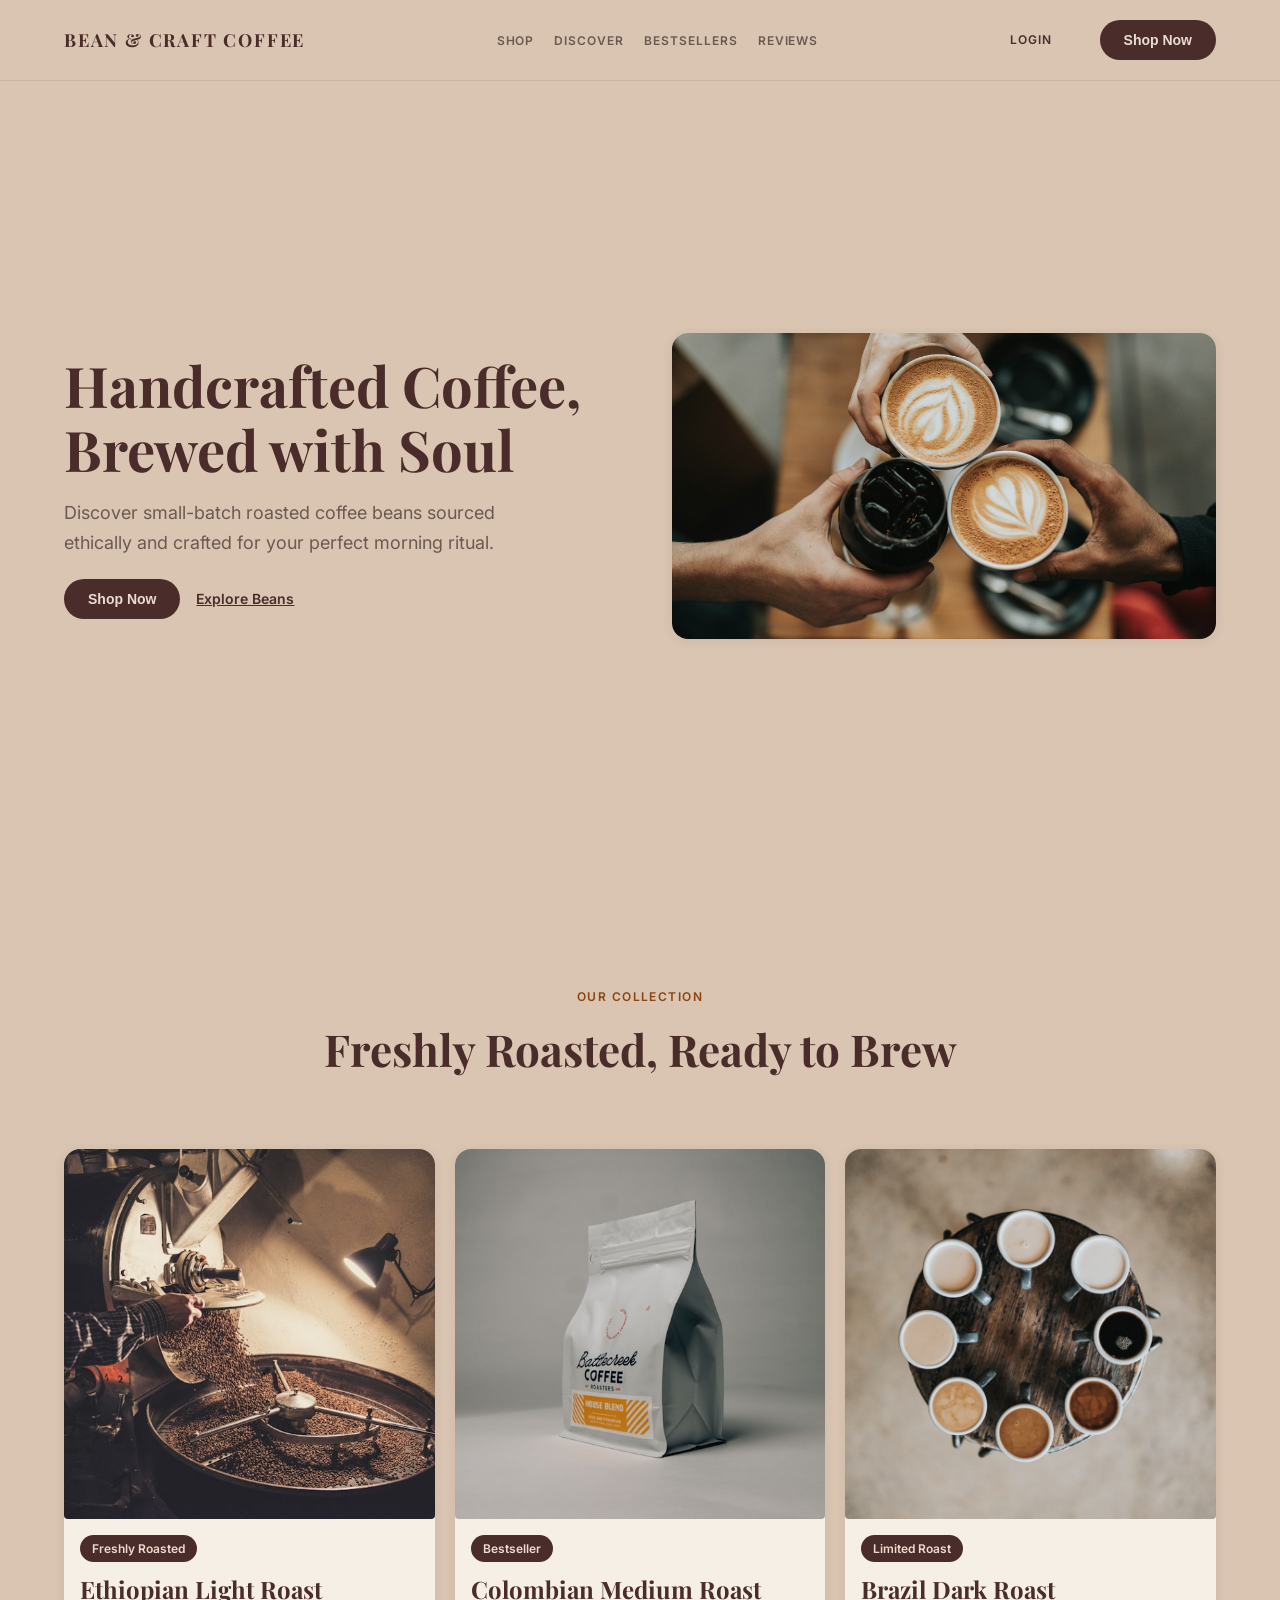
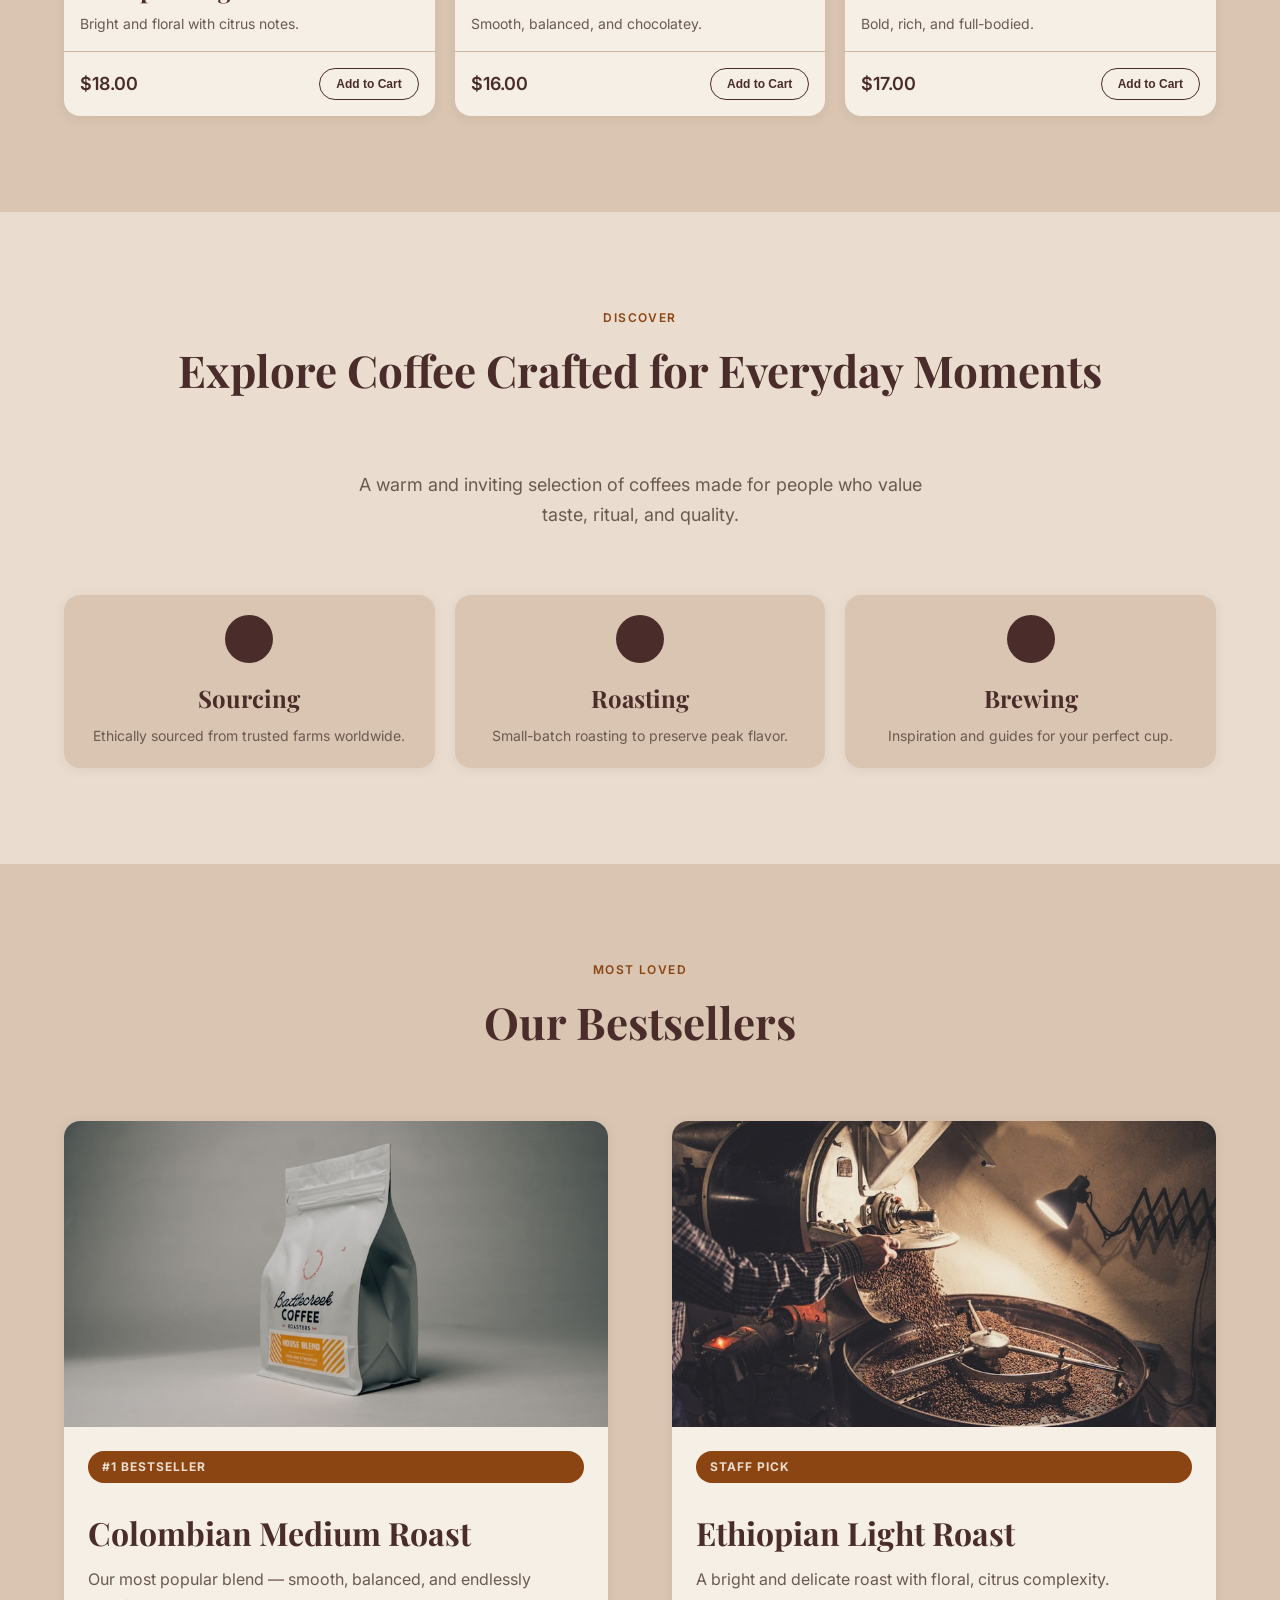
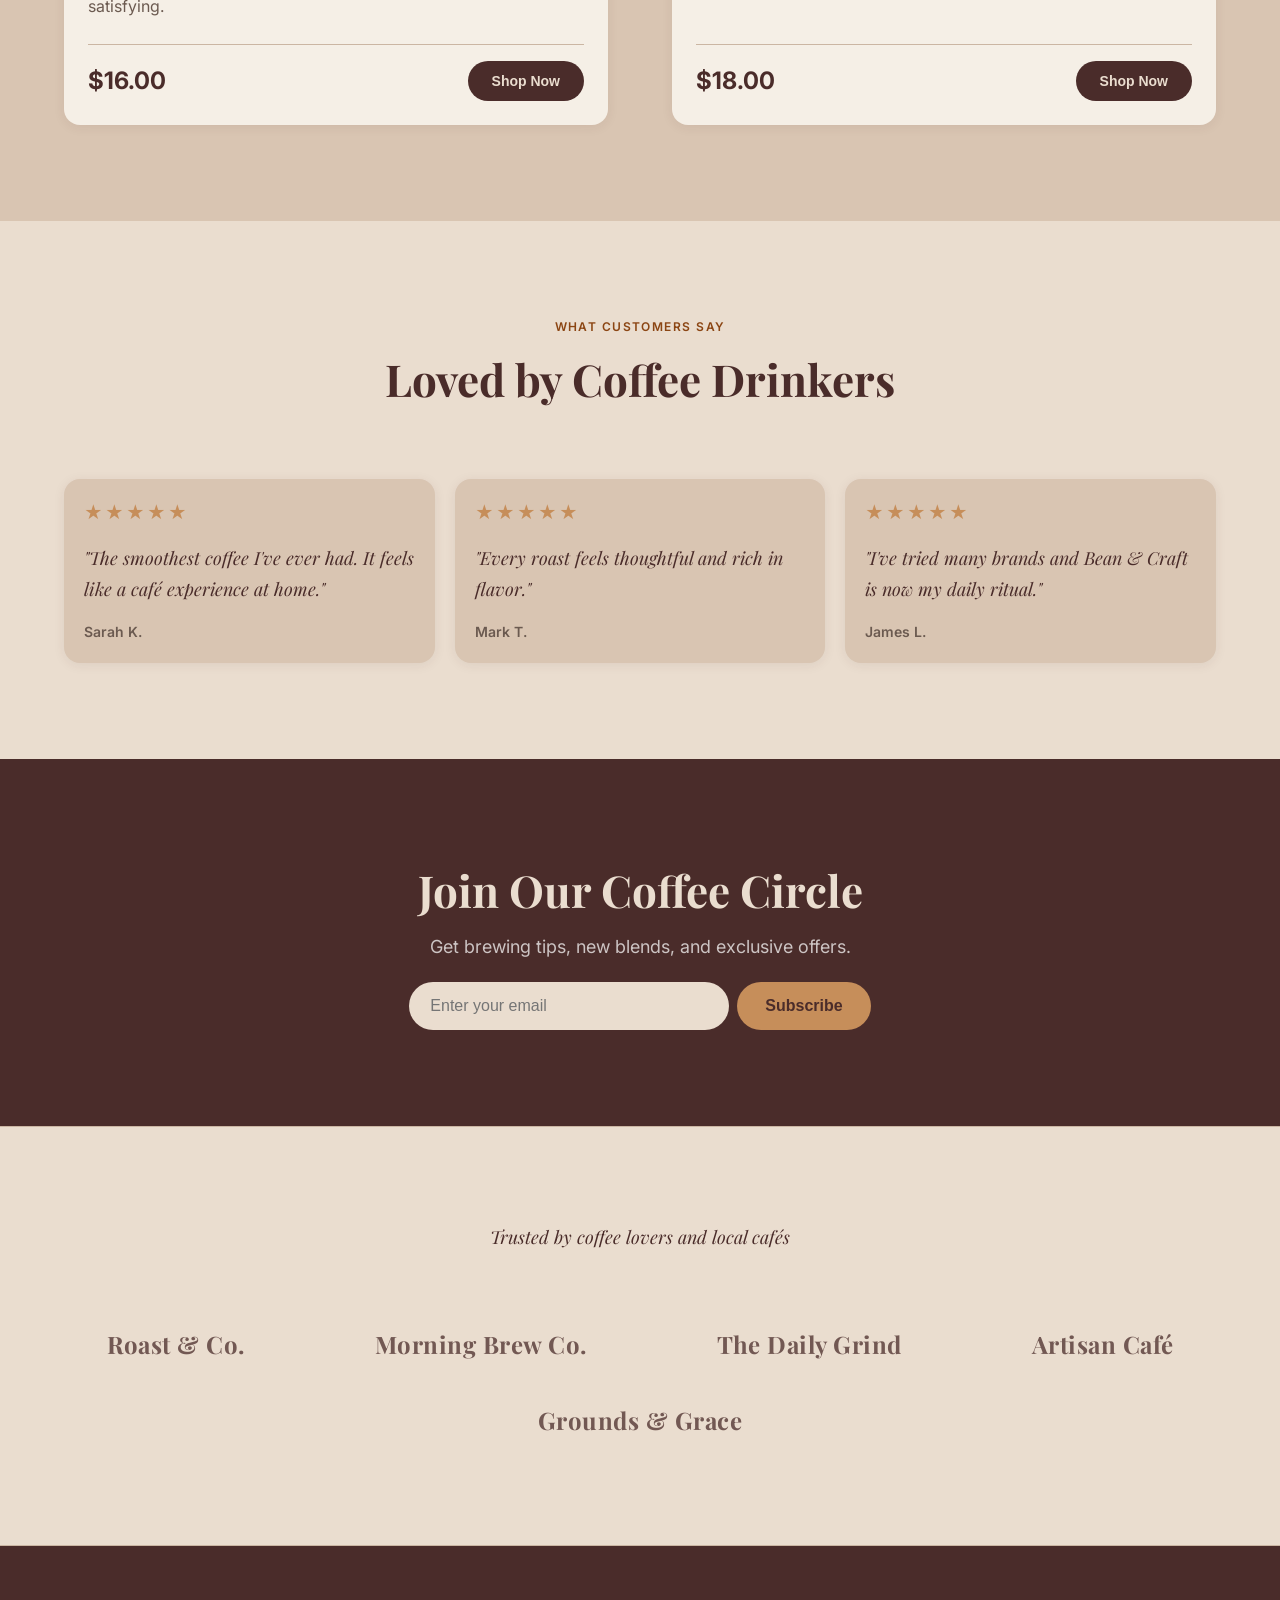
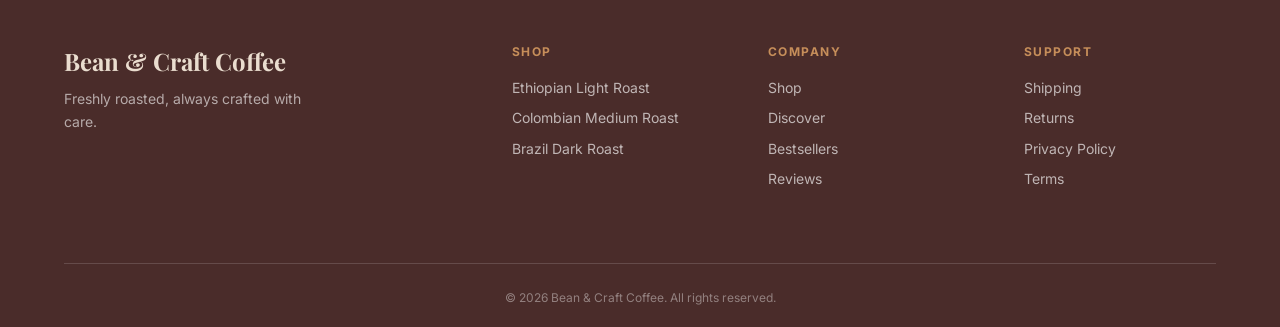
==== commit c7ed1910: "chore: remove comments from all html and css files" ====
--- a/index.html
+++ b/index.html
@@ -366,3 +366,4 @@
     </script>
   </body>
 </html>
+
--- a/Styles/tokens.css
+++ b/Styles/tokens.css
@@ -25,7 +25,7 @@
   --spacing-sm: 8px;
   --spacing-md: 16px;
   --spacing-lg: 24px;
-  --spacing-xl: 40px;
+  --spacing-xl: 20px;
   --spacing-2xl: 64px;
   --spacing-3xl: 96px;
 
@@ -65,3 +65,4 @@
   line-height: 1.6;
   -webkit-font-smoothing: antialiased;
 }
+
--- a/Styles/layout.css
+++ b/Styles/layout.css
@@ -51,3 +51,4 @@
   white-space: nowrap;
   border: 0;
 }
+
--- a/Styles/nav.css
+++ b/Styles/nav.css
@@ -85,11 +85,11 @@
   padding: var(--spacing-xs);
 }
 
-/* Drawer Styles */
+
 .navbar__drawer {
   position: fixed;
   top: 0;
-  right: -100%; /* Hidden by default */
+  right: -100%; 
   width: 100%;
   height: 100%;
   background-color: var(--color-bg);
@@ -168,3 +168,4 @@
   background-color: var(--color-text-dark);
   transform: translateY(-2px);
 }
+
--- a/Styles/hero.css
+++ b/Styles/hero.css
@@ -65,3 +65,4 @@
   height: 100%;
   object-fit: cover;
 }
+
--- a/Styles/products.css
+++ b/Styles/products.css
@@ -113,3 +113,4 @@
   background: var(--color-primary);
   color: var(--color-white);
 }
+
--- a/Styles/explore.css
+++ b/Styles/explore.css
@@ -51,3 +51,4 @@
   color: var(--color-text-muted);
   line-height: 1.6;
 }
+
--- a/Styles/bestseller.css
+++ b/Styles/bestseller.css
@@ -79,3 +79,4 @@
   font-weight: 700;
   color: var(--color-primary);
 }
+
--- a/Styles/testimonials.css
+++ b/Styles/testimonials.css
@@ -40,3 +40,4 @@
   font-weight: 600;
   color: var(--color-text-muted);
 }
+
--- a/Styles/subscribe.css
+++ b/Styles/subscribe.css
@@ -74,3 +74,4 @@
 .subscribe__btn:hover {
   background: #c3985d;
 }
+
--- a/Styles/trusted.css
+++ b/Styles/trusted.css
@@ -41,3 +41,4 @@
   opacity: 1;
   transform: translateY(-2px);
 }
+
--- a/Styles/footer.css
+++ b/Styles/footer.css
@@ -62,3 +62,4 @@
   font-size: var(--font-size-xs);
   color: rgba(255, 255, 255, 0.4);
 }
+
--- a/Styles/responsive.css
+++ b/Styles/responsive.css
@@ -92,3 +92,4 @@
     padding-inline: var(--spacing-md);
   }
 }
+
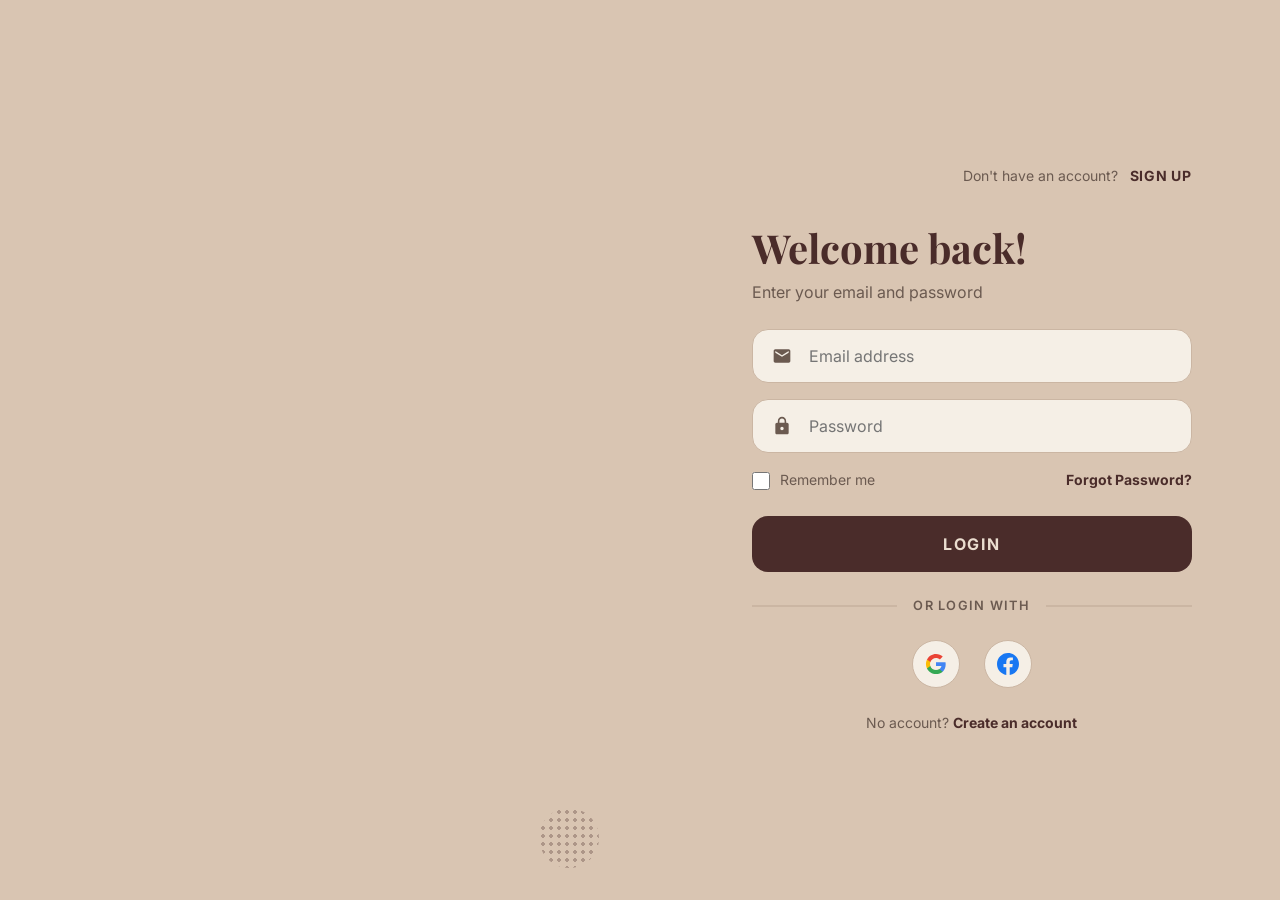
==== commit 1756db27: "refactor: make login page the primary index.html" ====
--- a/index.html
+++ b/index.html
@@ -3,8 +3,7 @@
   <head>
     <meta charset="UTF-8" />
     <meta name="viewport" content="width=device-width, initial-scale=1.0" />
-    <title>Bean & Craft Coffee</title>
-
+    <title>Bean & Craft Coffee | Login</title>
     <link rel="preconnect" href="https://fonts.googleapis.com" />
     <link rel="preconnect" href="https://fonts.gstatic.com" crossorigin />
     <link
@@ -13,357 +12,115 @@
     />
 
     <link rel="stylesheet" href="Styles/tokens.css" />
-    <link rel="stylesheet" href="Styles/layout.css" />
-    <link rel="stylesheet" href="Styles/nav.css" />
-    <link rel="stylesheet" href="Styles/hero.css" />
-    <link rel="stylesheet" href="Styles/products.css" />
-    <link rel="stylesheet" href="Styles/explore.css" />
-    <link rel="stylesheet" href="Styles/bestseller.css" />
-    <link rel="stylesheet" href="Styles/testimonials.css" />
-    <link rel="stylesheet" href="Styles/subscribe.css" />
-    <link rel="stylesheet" href="Styles/trusted.css" />
-    <link rel="stylesheet" href="Styles/footer.css" />
-    <link rel="stylesheet" href="Styles/responsive.css" />
+    <link rel="stylesheet" href="Styles/login.css" />
   </head>
   <body>
-    <header class="site-header">
-      <nav class="navbar">
-        <div class="navbar__container container">
-          <a class="navbar__logo" href="#">Bean & Craft Coffee</a>
-          <ul class="navbar__links">
-            <li><a href="#shop">Shop</a></li>
-            <li><a href="#discover">Discover</a></li>
-            <li><a href="#bestsellers">Bestsellers</a></li>
-            <li><a href="#reviews">Reviews</a></li>
-          </ul>
-          <div class="navbar__cta">
-            <a href="login.html" class="navbar__link" style="margin-right: var(--spacing-lg); font-size: var(--font-size-xs); font-weight: 600; text-transform: uppercase; letter-spacing: 0.08em; text-decoration: none; color: var(--color-primary);">Login</a>
-            <button class="btn-primary" type="button">Shop Now</button>
+    <div class="login">
+      <div class="login__image"></div>
+
+      <div class="login__form-container">
+        <div class="login__form-wrapper">
+          <div class="login__signup-top">
+            Don't have an account? <a href="#">Sign up</a>
           </div>
-          <button class="navbar__hamburger" aria-label="Toggle menu">
-            <span class="hamburger-icon">☰</span>
-          </button>
-        </div>
-      </nav>
-    </header>
 
-    <div class="navbar__drawer">
-      <button class="navbar__drawer-close" aria-label="Close menu">✕</button>
-      <a href="#shop" class="navbar__link">Shop</a>
-      <a href="#discover" class="navbar__link">Discover</a>
-      <a href="#bestsellers" class="navbar__link">Bestsellers</a>
-      <a href="#reviews" class="navbar__link">Reviews</a>
-      <a href="login.html" class="navbar__link">Login</a>
-      <a href="#shop" class="btn-primary">Shop Now</a>
-    </div>
+          <div class="login__header">
+            <h1 class="login__title">Welcome back!</h1>
+            <p class="login__subtitle">Enter your email and password</p>
+          </div>
 
-    <main>
-      <section class="hero-section" id="home">
-        <div class="container">
-          <div class="hero__inner">
-            <div class="hero__content">
-              <h1 class="hero__headline">
-                Handcrafted Coffee, Brewed with Soul
-              </h1>
-              <p class="hero__subheadline">
-                Discover small-batch roasted coffee beans sourced ethically and
-                crafted for your perfect morning ritual.
-              </p>
-              <div class="hero__actions">
-                <button class="btn-primary" type="button">Shop Now</button>
-                <a class="btn-text" href="#discover">Explore Beans</a>
-              </div>
-            </div>
-            <div class="hero__visual">
-              <div class="hero__image-wrapper">
-                <img src="photos/hero.jpg" alt="Freshly roasted coffee beans" />
-              </div>
-            </div>
-          </div>
-        </div>
-      </section>
-      <section class="products-section" id="shop">
-        <div class="container">
-          <div class="section-header">
-            <span class="section-label">Our Collection</span>
-            <h2 class="section-title">Freshly Roasted, Ready to Brew</h2>
-          </div>
-          <div class="products-grid">
-            <div class="product-card">
-              <div class="product-card__image">
-                <img
-                  src="photos/ethiopian.jpg"
-                  alt="Ethiopian Light Roast coffee beans"
-                />
-              </div>
-              <span class="product-card__badge">Freshly Roasted</span>
-              <h3 class="product-card__name">Ethiopian Light Roast</h3>
-              <p class="product-card__description">
-                Bright and floral with citrus notes.
-              </p>
-              <div class="product-card__footer">
-                <span class="product-card__price">$18.00</span>
-                <button class="btn-outline" type="button">Add to Cart</button>
-              </div>
+          <form action="home.html" method="get">
+            <div class="login__input-group">
+              <span class="login__input-icon">
+                <svg viewBox="0 0 24 24">
+                  <path
+                    d="M20 4H4c-1.1 0-1.99.9-1.99 2L2 18c0 1.1.9 2 2 2h16c1.1 0 2-.9 2-2V6c0-1.1-.9-2-2-2zm0 4l-8 5-8-5V6l8 5 8-5v2z"
+                  />
+                </svg>
+              </span>
+              <input
+                type="email"
+                name="email"
+                class="login__input"
+                placeholder="Email address"
+              />
             </div>
 
-            <div class="product-card">
-              <div class="product-card__image">
-                <img
-                  src="photos/colombian.jpg"
-                  alt="Colombian Medium Roast coffee beans"
-                />
-              </div>
-              <span class="product-card__badge">Bestseller</span>
-              <h3 class="product-card__name">Colombian Medium Roast</h3>
-              <p class="product-card__description">
-                Smooth, balanced, and chocolatey.
-              </p>
-              <div class="product-card__footer">
-                <span class="product-card__price">$16.00</span>
-                <button class="btn-outline" type="button">Add to Cart</button>
-              </div>
+            <div class="login__input-group">
+              <span class="login__input-icon">
+                <svg viewBox="0 0 24 24">
+                  <path
+                    d="M18 8h-1V6c0-2.76-2.24-5-5-5S7 3.24 7 6v2H6c-1.1 0-2 .9-2 2v10c0 1.1.9 2 2 2h12c1.1 0 2-.9 2-2V10c0-1.1-.9-2-2-2zm-6 9c-1.1 0-2-.9-2-2s.9-2 2-2 2 .9 2 2-.9 2-2 2zm3.1-9H8.9V6c0-1.71 1.39-3.1 3.1-3.1 1.71 0 3.1 1.39 3.1 3.1v2z"
+                  />
+                </svg>
+              </span>
+              <input
+                type="password"
+                name="password"
+                class="login__input"
+                placeholder="Password"
+              />
             </div>
 
-            <div class="product-card">
-              <div class="product-card__image">
-                <img
-                  src="photos/brazil.jpg"
-                  alt="Brazil Dark Roast coffee beans"
-                />
-              </div>
-              <span class="product-card__badge">Limited Roast</span>
-              <h3 class="product-card__name">Brazil Dark Roast</h3>
-              <p class="product-card__description">
-                Bold, rich, and full-bodied.
-              </p>
-              <div class="product-card__footer">
-                <span class="product-card__price">$17.00</span>
-                <button class="btn-outline" type="button">Add to Cart</button>
-              </div>
-            </div>
-          </div>
-        </div>
-      </section>
-      <section class="explore-section" id="discover">
-        <div class="container">
-          <div class="section-header">
-            <span class="section-label">Discover</span>
-            <h2 class="section-title">
-              Explore Coffee Crafted for Everyday Moments
-            </h2>
-          </div>
-          <p class="explore__intro">
-            A warm and inviting selection of coffees made for people who value
-            taste, ritual, and quality.
-          </p>
-          <div class="explore-grid">
-            <div class="explore-card">
-              <div class="explore-card__icon"></div>
-              <h3 class="explore-card__title">Sourcing</h3>
-              <p class="explore-card__text">
-                Ethically sourced from trusted farms worldwide.
-              </p>
+            <div class="login__options">
+              <label class="login__remember">
+                <input type="checkbox" name="remember" />
+                Remember me
+              </label>
+              <a href="#" class="login__forgot">Forgot Password?</a>
             </div>
 
-            <div class="explore-card">
-              <div class="explore-card__icon"></div>
-              <h3 class="explore-card__title">Roasting</h3>
-              <p class="explore-card__text">
-                Small-batch roasting to preserve peak flavor.
-              </p>
+            <button type="submit" class="login__btn">Login</button>
+
+            <div class="login__divider">
+              <span>or login with</span>
             </div>
 
-            <div class="explore-card">
-              <div class="explore-card__icon"></div>
-              <h3 class="explore-card__title">Brewing</h3>
-              <p class="explore-card__text">
-                Inspiration and guides for your perfect cup.
-              </p>
-            </div>
-          </div>
-        </div>
-      </section>
-      <section class="bestseller-section" id="bestsellers">
-        <div class="container">
-          <div class="section-header">
-            <span class="section-label">Most Loved</span>
-            <h2 class="section-title">Our Bestsellers</h2>
-          </div>
-          <div class="bestseller-grid">
-            <div class="bestseller-card">
-              <div class="bestseller-card__image">
-                <img
-                  src="photos/colombian.jpg"
-                  alt="Colombian Medium Roast coffee beans"
-                />
-              </div>
-              <span class="bestseller-card__badge">#1 Bestseller</span>
-              <div class="bestseller-card__content">
-                <h3 class="bestseller-card__name">Colombian Medium Roast</h3>
-                <p class="bestseller-card__description">
-                  Our most popular blend — smooth, balanced, and endlessly
-                  satisfying.
-                </p>
-                <div class="bestseller-card__footer">
-                  <span class="bestseller-card__price">$16.00</span>
-                  <button class="btn-primary" type="button">Shop Now</button>
-                </div>
-              </div>
+            <div class="login__social">
+              <button
+                type="button"
+                class="login__social-btn"
+                aria-label="Login with Google"
+              >
+                <svg viewBox="0 0 24 24">
+                  <path
+                    d="M22.56 12.25c0-.78-.07-1.53-.2-2.25H12v4.26h5.92c-.26 1.37-1.04 2.53-2.21 3.31v2.77h3.57c2.08-1.92 3.28-4.74 3.28-8.09z"
+                    fill="#4285F4"
+                  />
+                  <path
+                    d="M12 23c2.97 0 5.46-.98 7.28-2.66l-3.57-2.77c-.98.66-2.23 1.06-3.71 1.06-2.86 0-5.29-1.93-6.16-4.53H2.18v2.84C3.99 20.53 7.7 23 12 23z"
+                    fill="#34A853"
+                  />
+                  <path
+                    d="M5.84 14.09c-.22-.66-.35-1.36-.35-2.09s.13-1.43.35-2.09V7.07H2.18C1.43 8.55 1 10.22 1 12s.43 3.45 1.18 4.93l2.85-2.22.81-.62z"
+                    fill="#FBBC05"
+                  />
+                  <path
+                    d="M12 5.38c1.62 0 3.06.56 4.21 1.64l3.15-3.15C17.45 2.09 14.97 1 12 1 7.7 1 3.99 3.47 2.18 7.07l3.66 2.84c.87-2.6 3.3-4.53 6.16-4.53z"
+                    fill="#EA4335"
+                  />
+                  <path d="M1 1h22v22H1z" fill="none" />
+                </svg>
+              </button>
+              <button
+                type="button"
+                class="login__social-btn"
+                aria-label="Login with Facebook"
+              >
+                <svg viewBox="0 0 24 24" fill="#1877F2">
+                  <path
+                    d="M24 12.073c0-6.627-5.373-12-12-12s-12 5.373-12 12c0 5.99 4.388 10.954 10.125 11.854V15.468H7.078V12.073H10.125V9.476c0-3.007 1.792-4.669 4.533-4.669 1.312 0 2.686.235 2.686.235v2.953H15.83c-1.491 0-1.956.925-1.956 1.874v2.25h3.328l-.532 3.395h-2.796v8.459C19.612 23.027 24 18.062 24 12.073z"
+                  />
+                </svg>
+              </button>
             </div>
 
-            <div class="bestseller-card">
-              <div class="bestseller-card__image">
-                <img
-                  src="photos/ethiopian.jpg"
-                  alt="Ethiopian Light Roast coffee beans"
-                />
-              </div>
-              <span class="bestseller-card__badge">Staff Pick</span>
-              <div class="bestseller-card__content">
-                <h3 class="bestseller-card__name">Ethiopian Light Roast</h3>
-                <p class="bestseller-card__description">
-                  A bright and delicate roast with floral, citrus complexity.
-                </p>
-                <div class="bestseller-card__footer">
-                  <span class="bestseller-card__price">$18.00</span>
-                  <button class="btn-primary" type="button">Shop Now</button>
-                </div>
-              </div>
+            <div class="login__footer">
+              No account? <a href="#">Create an account</a>
             </div>
-          </div>
-        </div>
-      </section>
-      <section class="testimonials-section" id="reviews">
-        <div class="container">
-          <div class="section-header">
-            <span class="section-label">What Customers Say</span>
-            <h2 class="section-title">Loved by Coffee Drinkers</h2>
-          </div>
-          <div class="testimonials-grid">
-            <div class="testimonial-card">
-              <div class="testimonial-card__stars">★★★★★</div>
-              <blockquote class="testimonial-card__quote">
-                "The smoothest coffee I've ever had. It feels like a café
-                experience at home."
-              </blockquote>
-              <p class="testimonial-card__author">Sarah K.</p>
-            </div>
-
-            <div class="testimonial-card">
-              <div class="testimonial-card__stars">★★★★★</div>
-              <blockquote class="testimonial-card__quote">
-                "Every roast feels thoughtful and rich in flavor."
-              </blockquote>
-              <p class="testimonial-card__author">Mark T.</p>
-            </div>
-
-            <div class="testimonial-card">
-              <div class="testimonial-card__stars">★★★★★</div>
-              <blockquote class="testimonial-card__quote">
-                "I've tried many brands and Bean & Craft is now my daily
-                ritual."
-              </blockquote>
-              <p class="testimonial-card__author">James L.</p>
-            </div>
-          </div>
-        </div>
-      </section>
-      <section class="subscribe-section">
-        <div class="container">
-          <div class="subscribe__inner">
-            <h2 class="subscribe__headline">Join Our Coffee Circle</h2>
-            <p class="subscribe__text">
-              Get brewing tips, new blends, and exclusive offers.
-            </p>
-            <div class="subscribe__form">
-              <input
-                type="email"
-                class="subscribe__input"
-                placeholder="Enter your email"
-              />
-              <button type="button" class="subscribe__btn">Subscribe</button>
-            </div>
-          </div>
-        </div>
-      </section>
-      <section class="trusted-section">
-        <div class="container">
-          <p class="trusted__label">Trusted by coffee lovers and local cafés</p>
-          <div class="trusted__logos">
-            <span class="trusted__logo-item">Roast & Co.</span>
-            <span class="trusted__logo-item">Morning Brew Co.</span>
-            <span class="trusted__logo-item">The Daily Grind</span>
-            <span class="trusted__logo-item">Artisan Café</span>
-            <span class="trusted__logo-item">Grounds & Grace</span>
-          </div>
-        </div>
-      </section>
-    </main>
-    <footer class="site-footer">
-      <div class="container">
-        <div class="footer__grid">
-          <div class="footer__col footer__col--brand">
-            <span class="footer__logo">Bean & Craft Coffee</span>
-            <p class="footer__tagline">
-              Freshly roasted, always crafted with care.
-            </p>
-          </div>
-          <div class="footer__col">
-            <h4 class="footer__col-title">Shop</h4>
-            <ul class="footer__links">
-              <li><a href="#">Ethiopian Light Roast</a></li>
-              <li><a href="#">Colombian Medium Roast</a></li>
-              <li><a href="#">Brazil Dark Roast</a></li>
-            </ul>
-          </div>
-          <div class="footer__col">
-            <h4 class="footer__col-title">Company</h4>
-            <ul class="footer__links">
-              <li><a href="#shop">Shop</a></li>
-              <li><a href="#discover">Discover</a></li>
-              <li><a href="#bestsellers">Bestsellers</a></li>
-              <li><a href="#reviews">Reviews</a></li>
-            </ul>
-          </div>
-          <div class="footer__col">
-            <h4 class="footer__col-title">Support</h4>
-            <ul class="footer__links">
-              <li><a href="#">Shipping</a></li>
-              <li><a href="#">Returns</a></li>
-              <li><a href="#">Privacy Policy</a></li>
-              <li><a href="#">Terms</a></li>
-            </ul>
-          </div>
-        </div>
-        <div class="footer__bottom">
-          <p>© 2026 Bean & Craft Coffee. All rights reserved.</p>
+          </form>
         </div>
       </div>
-    </footer>
-
-    <script>
-      const hamburger = document.querySelector('.navbar__hamburger');
-      const drawer = document.querySelector('.navbar__drawer');
-      const closeBtn = document.querySelector('.navbar__drawer-close');
-      const drawerLinks = document.querySelectorAll('.navbar__drawer .navbar__link, .navbar__drawer .btn-primary');
-
-      hamburger.addEventListener('click', () => {
-        drawer.classList.add('navbar__drawer--active');
-        document.body.style.overflow = 'hidden';
-      });
-
-      const closeDrawer = () => {
-        drawer.classList.remove('navbar__drawer--active');
-        document.body.style.overflow = '';
-      };
-
-      closeBtn.addEventListener('click', closeDrawer);
-
-      drawerLinks.forEach(link => {
-        link.addEventListener('click', closeDrawer);
-      });
-    </script>
+    </div>
   </body>
 </html>
-
--- a/Styles/login.css
+++ b/Styles/login.css
@@ -0,0 +1,313 @@
+body {
+  margin: 0;
+  padding: 0;
+  font-family: var(--font-body);
+  background-color: var(--color-bg);
+  min-height: 100vh;
+  display: flex;
+  overflow-x: hidden;
+}
+
+.login {
+  display: flex;
+  width: 100%;
+  min-height: 100vh;
+  position: relative;
+}
+
+.login__image {
+  flex: 1.2;
+  background-image: url("https://images.unsplash.com/photo-1495474472287-4d71bcdd2085?q=80&w=1920&auto=format&fit=crop");
+  background-size: cover;
+  background-position: center;
+  position: relative;
+  clip-path: polygon(0 0, 100% 0, 90% 100%, 0% 100%); 
+}
+
+.login__image::after {
+  content: "";
+  position: absolute;
+  bottom: 2rem;
+  right: 4rem;
+  width: 60px;
+  height: 60px;
+  background-image: radial-gradient(var(--color-primary) 2px, transparent 2px);
+  background-size: 8px 8px;
+  border-radius: 50%;
+  opacity: 0.3;
+}
+
+.login__form-container {
+  flex: 1;
+  display: flex;
+  flex-direction: column;
+  justify-content: center;
+  padding: 2rem; 
+  background-color: var(--color-bg);
+  min-width: 400px;
+}
+
+.login__form-wrapper {
+  max-width: 440px;
+  margin: 0 auto;
+  width: 100%;
+  display: flex;
+  flex-direction: column;
+}
+
+.login__signup-top {
+  align-self: flex-end;
+  margin-bottom: clamp(1rem, 4vh, 2.5rem); 
+  font-size: var(--font-size-sm);
+  color: var(--color-text-muted);
+}
+
+.login__signup-top a {
+  color: var(--color-primary);
+  text-decoration: none;
+  font-weight: 700;
+  margin-left: 0.5rem;
+  text-transform: uppercase;
+  letter-spacing: 0.05em;
+}
+
+.login__header {
+  margin-bottom: 1.5rem; 
+}
+
+.login__title {
+  font-family: var(--font-heading);
+  font-size: clamp(1.75rem, 4vw, 2.5rem); 
+  color: var(--color-primary);
+  margin-bottom: 0.5rem;
+  font-weight: 700;
+  line-height: 1.2;
+}
+
+.login__subtitle {
+  color: var(--color-text-muted);
+  font-size: var(--font-size-base);
+}
+
+.login__input-group {
+  position: relative;
+  margin-bottom: 1rem; 
+}
+
+.login__input {
+  width: 100%;
+  padding: 1rem 1rem 1rem 3.5rem; 
+  border: 1.5px solid var(--color-border);
+  border-radius: var(--radius-lg);
+  font-size: var(--font-size-base);
+  background-color: var(--color-card-bg);
+  font-family: var(--font-body);
+  outline: none;
+  transition: all 0.3s ease;
+  color: var(--color-text-dark);
+}
+
+.login__input:focus {
+  border-color: var(--color-primary);
+  background-color: var(--color-white);
+  box-shadow: 0 0 0 4px rgba(74, 44, 42, 0.1);
+}
+
+.login__input-icon {
+  position: absolute;
+  left: 1.25rem;
+  top: 50%;
+  transform: translateY(-50%);
+  color: var(--color-text-muted);
+  display: flex;
+  align-items: center;
+  justify-content: center;
+}
+
+.login__input-icon svg {
+  width: 20px;
+  height: 20px;
+  fill: currentColor;
+}
+
+.login__options {
+  display: flex;
+  justify-content: space-between;
+  align-items: center;
+  margin-bottom: 1.5rem; 
+  gap: 1rem;
+  flex-wrap: wrap;
+}
+
+.login__remember {
+  display: flex;
+  align-items: center;
+  gap: 0.625rem;
+  color: var(--color-text-muted);
+  font-size: var(--font-size-sm);
+  cursor: pointer;
+}
+
+.login__remember input {
+  accent-color: var(--color-primary);
+  width: 18px;
+  height: 18px;
+}
+
+.login__forgot {
+  color: var(--color-primary);
+  text-decoration: none;
+  font-size: var(--font-size-sm);
+  font-weight: 700;
+}
+
+.login__btn {
+  width: 100%;
+  padding: 1.125rem;
+  background-color: var(--color-primary);
+  color: var(--color-white);
+  border: none;
+  border-radius: var(--radius-lg);
+  font-size: var(--font-size-base);
+  font-weight: 700;
+  cursor: pointer;
+  margin-bottom: 1.5rem; 
+  transition: all 0.3s ease;
+  font-family: var(--font-body);
+  text-transform: uppercase;
+  letter-spacing: 0.1em;
+}
+
+.login__btn:hover {
+  background-color: #361f1e;
+  transform: translateY(-2px);
+  box-shadow: 0 8px 24px rgba(74, 44, 42, 0.25);
+}
+
+.login__divider {
+  display: flex;
+  align-items: center;
+  margin-bottom: 1.5rem; 
+  color: var(--color-text-muted);
+  font-size: 0.8rem;
+  font-weight: 600;
+  text-transform: uppercase;
+  letter-spacing: 0.1em;
+}
+
+.login__divider::before,
+.login__divider::after {
+  content: "";
+  flex: 1;
+  height: 1.5px;
+  background-color: var(--color-border);
+}
+
+.login__divider span {
+  padding: 0 1rem;
+}
+
+.login__social {
+  display: flex;
+  gap: 1.5rem;
+  margin-bottom: 1.5rem;
+  justify-content: center;
+}
+
+.login__social-btn {
+  width: 48px;
+  height: 48px;
+  padding: 0;
+  border: 1.5px solid var(--color-border);
+  border-radius: var(--radius-full);
+  background-color: var(--color-card-bg);
+  cursor: pointer;
+  display: flex;
+  align-items: center;
+  justify-content: center;
+  transition: all 0.3s ease;
+}
+
+.login__social-btn svg {
+  width: 22px;
+  height: 22px;
+}
+
+.login__social-btn:hover {
+  background-color: var(--color-white);
+  border-color: var(--color-primary);
+  box-shadow: var(--shadow-card);
+}
+
+.login__footer {
+  text-align: center;
+  font-size: var(--font-size-sm);
+  color: var(--color-text-muted);
+}
+
+.login__footer a {
+  color: var(--color-primary);
+  text-decoration: none;
+  font-weight: 700;
+}
+
+
+
+@media (max-width: 1200px) {
+  .login__form-container {
+    min-width: 350px;
+    padding: 2rem;
+  }
+}
+
+@media (max-width: 1024px) {
+  .login__image {
+    flex: 0.8;
+    clip-path: none;
+  }
+}
+
+@media (max-width: 850px) {
+  body {
+    display: block;
+    overflow-y: auto;
+  }
+
+  .login {
+    flex-direction: column;
+    min-height: 100vh;
+  }
+
+  .login__image {
+    flex: none;
+    height: 30vh;
+    min-height: 200px;
+    width: 100%;
+    clip-path: polygon(0 0, 100% 0, 100% 90%, 0% 100%);
+  }
+
+  .login__form-container {
+    flex: 1;
+    min-width: 0;
+    padding: 2rem 1.5rem;
+    border-radius: 30px 30px 0 0;
+    margin-top: -30px;
+    position: relative;
+    z-index: 2;
+  }
+
+  .login__form-wrapper {
+    max-width: 500px;
+  }
+}
+
+@media (max-width: 480px) {
+  .login__form-container {
+    padding: 1.5rem 1.25rem;
+  }
+
+  .login__title {
+    font-size: 1.6rem;
+  }
+}
+
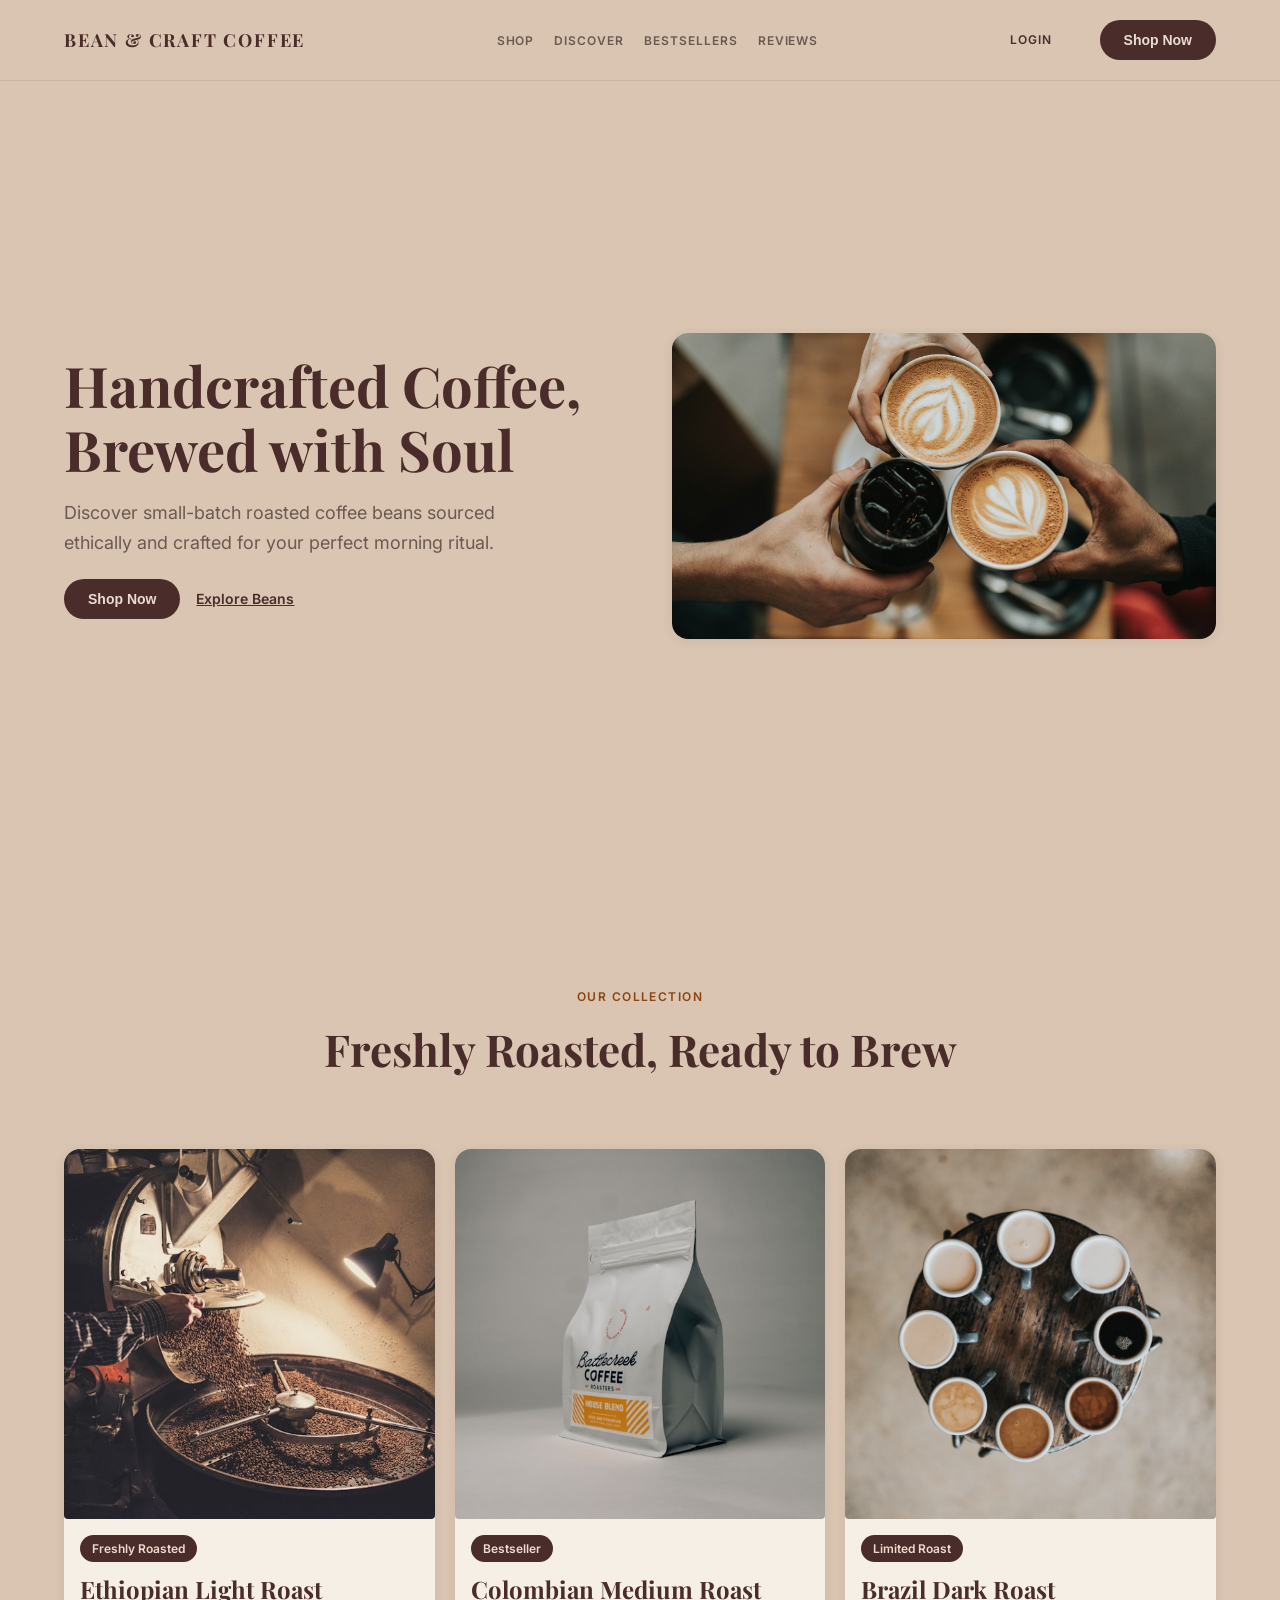
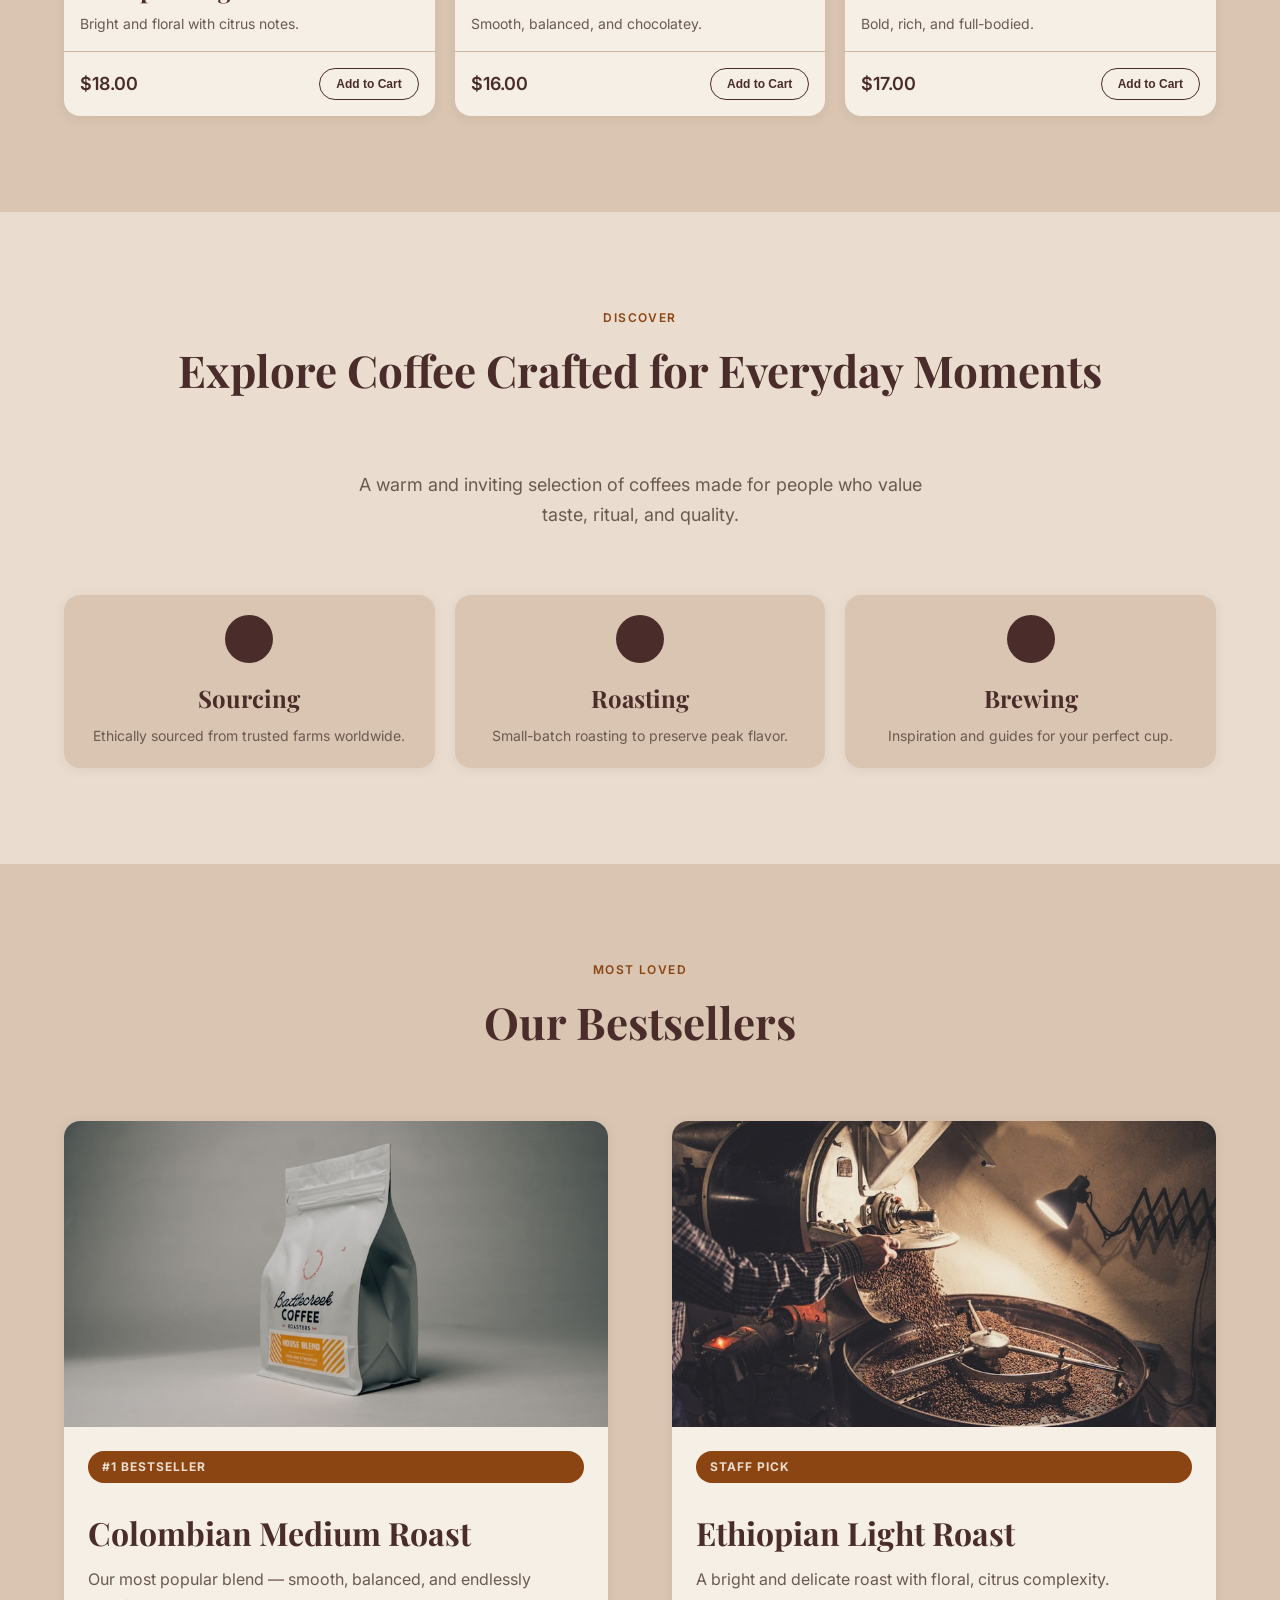
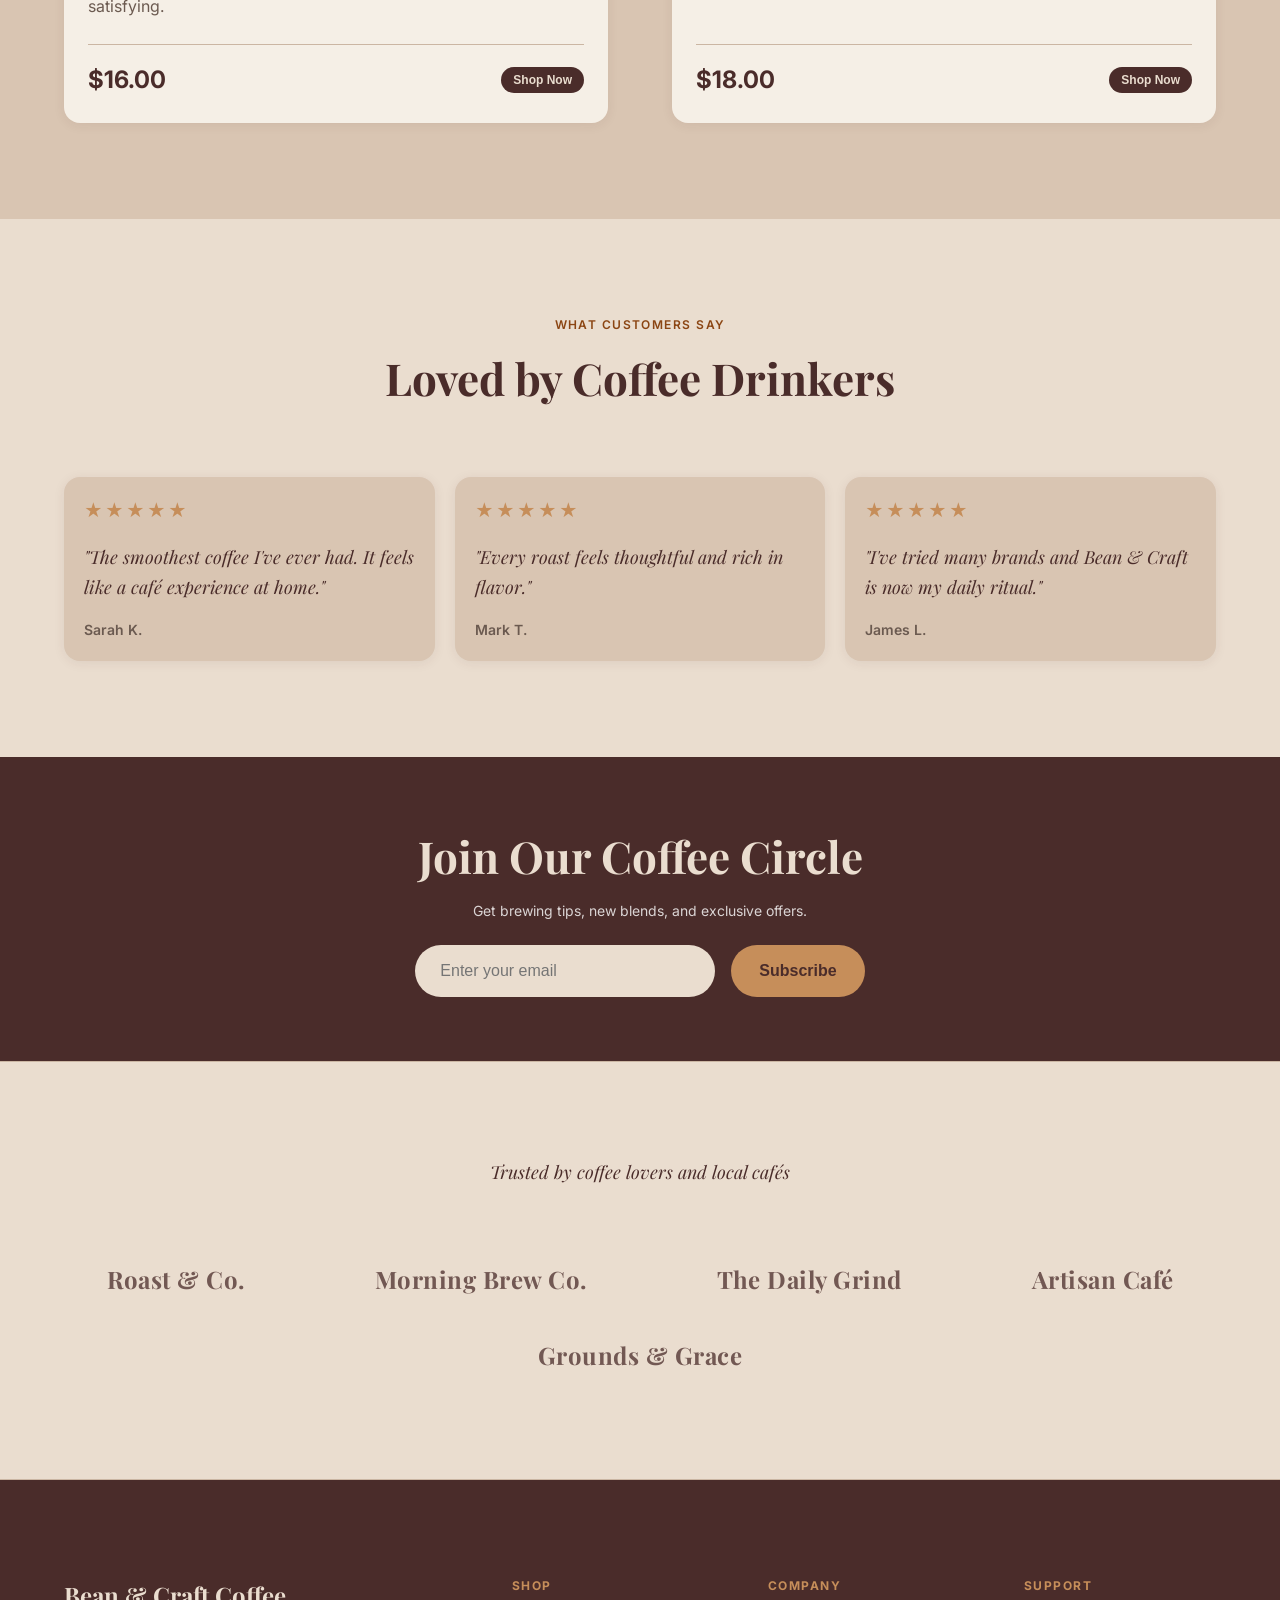
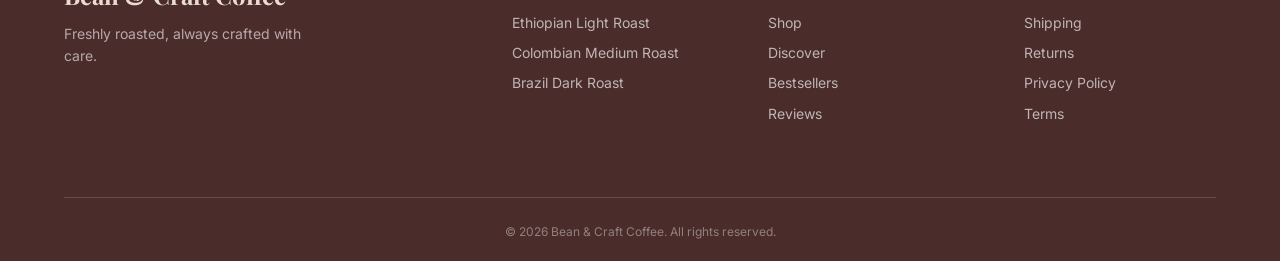
==== commit ba75965d: "Rename home.html to index.html for GitHub Pages deployment" ====
--- a/index.html
+++ b/index.html
@@ -3,7 +3,8 @@
   <head>
     <meta charset="UTF-8" />
     <meta name="viewport" content="width=device-width, initial-scale=1.0" />
-    <title>Bean & Craft Coffee | Login</title>
+    <title>Bean & Craft Coffee</title>
+
     <link rel="preconnect" href="https://fonts.googleapis.com" />
     <link rel="preconnect" href="https://fonts.gstatic.com" crossorigin />
     <link
@@ -12,115 +13,382 @@
     />
 
     <link rel="stylesheet" href="Styles/tokens.css" />
-    <link rel="stylesheet" href="Styles/login.css" />
+    <link rel="stylesheet" href="Styles/layout.css" />
+    <link rel="stylesheet" href="Styles/nav.css" />
+    <link rel="stylesheet" href="Styles/hero.css" />
+    <link rel="stylesheet" href="Styles/products.css" />
+    <link rel="stylesheet" href="Styles/explore.css" />
+    <link rel="stylesheet" href="Styles/bestseller.css" />
+    <link rel="stylesheet" href="Styles/testimonials.css" />
+    <link rel="stylesheet" href="Styles/subscribe.css" />
+    <link rel="stylesheet" href="Styles/trusted.css" />
+    <link rel="stylesheet" href="Styles/footer.css" />
+    <link rel="stylesheet" href="Styles/responsive.css" />
   </head>
   <body>
-    <div class="login">
-      <div class="login__image"></div>
-
-      <div class="login__form-container">
-        <div class="login__form-wrapper">
-          <div class="login__signup-top">
-            Don't have an account? <a href="#">Sign up</a>
-          </div>
-
-          <div class="login__header">
-            <h1 class="login__title">Welcome back!</h1>
-            <p class="login__subtitle">Enter your email and password</p>
-          </div>
-
-          <form action="home.html" method="get">
-            <div class="login__input-group">
-              <span class="login__input-icon">
-                <svg viewBox="0 0 24 24">
-                  <path
-                    d="M20 4H4c-1.1 0-1.99.9-1.99 2L2 18c0 1.1.9 2 2 2h16c1.1 0 2-.9 2-2V6c0-1.1-.9-2-2-2zm0 4l-8 5-8-5V6l8 5 8-5v2z"
-                  />
-                </svg>
-              </span>
+    <input type="checkbox" id="nav-toggle" class="navbar__checkbox" />
+    <header class="site-header">
+      <nav class="navbar">
+        <div class="navbar__container container">
+          <a class="navbar__logo" href="#">Bean & Craft Coffee</a>
+          <ul class="navbar__links">
+            <li><a href="#shop">Shop</a></li>
+            <li><a href="#discover">Discover</a></li>
+            <li><a href="#bestsellers">Bestsellers</a></li>
+            <li><a href="#reviews">Reviews</a></li>
+          </ul>
+          <div class="navbar__cta">
+            <a
+              href="login.html"
+              class="navbar__link"
+              style="
+                margin-right: var(--spacing-lg);
+                font-size: var(--font-size-xs);
+                font-weight: 600;
+                text-transform: uppercase;
+                letter-spacing: 0.08em;
+                text-decoration: none;
+                color: var(--color-primary);
+              "
+              >Login</a
+            >
+            <button class="btn-primary" type="button">Shop Now</button>
+          </div>
+
+          <label
+            for="nav-toggle"
+            class="navbar__hamburger"
+            aria-label="Toggle menu"
+          >
+            <span class="hamburger-icon">☰</span>
+          </label>
+        </div>
+      </nav>
+    </header>
+
+    <div class="navbar__drawer">
+      <label
+        for="nav-toggle"
+        class="navbar__drawer-close"
+        aria-label="Close menu"
+        >✕</label
+      >
+      <a
+        href="#shop"
+        class="navbar__link"
+        onclick="document.getElementById('nav-toggle').checked = false"
+        >Shop</a
+      >
+      <a
+        href="#discover"
+        class="navbar__link"
+        onclick="document.getElementById('nav-toggle').checked = false"
+        >Discover</a
+      >
+      <a
+        href="#bestsellers"
+        class="navbar__link"
+        onclick="document.getElementById('nav-toggle').checked = false"
+        >Bestsellers</a
+      >
+      <a
+        href="#reviews"
+        class="navbar__link"
+        onclick="document.getElementById('nav-toggle').checked = false"
+        >Reviews</a
+      >
+      <a href="login.html" class="navbar__link">Login</a>
+      <a
+        href="#shop"
+        class="btn-primary"
+        onclick="document.getElementById('nav-toggle').checked = false"
+        >Shop Now</a
+      >
+    </div>
+
+    <main>
+      <section class="hero-section" id="home">
+        <div class="container">
+          <div class="hero__inner">
+            <div class="hero__content">
+              <h1 class="hero__headline">
+                Handcrafted Coffee, Brewed with Soul
+              </h1>
+              <p class="hero__subheadline">
+                Discover small-batch roasted coffee beans sourced ethically and
+                crafted for your perfect morning ritual.
+              </p>
+              <div class="hero__actions">
+                <button class="btn-primary" type="button">Shop Now</button>
+                <a class="btn-text" href="#discover">Explore Beans</a>
+              </div>
+            </div>
+            <div class="hero__visual">
+              <div class="hero__image-wrapper">
+                <img src="photos/hero.jpg" alt="Freshly roasted coffee beans" />
+              </div>
+            </div>
+          </div>
+        </div>
+      </section>
+      <section class="products-section" id="shop">
+        <div class="container">
+          <div class="section-header">
+            <span class="section-label">Our Collection</span>
+            <h2 class="section-title">Freshly Roasted, Ready to Brew</h2>
+          </div>
+          <div class="products-grid">
+            <div class="product-card">
+              <div class="product-card__image">
+                <img
+                  src="photos/ethiopian.jpg"
+                  alt="Ethiopian Light Roast coffee beans"
+                />
+              </div>
+              <span class="product-card__badge">Freshly Roasted</span>
+              <h3 class="product-card__name">Ethiopian Light Roast</h3>
+              <p class="product-card__description">
+                Bright and floral with citrus notes.
+              </p>
+              <div class="product-card__footer">
+                <span class="product-card__price">$18.00</span>
+                <button class="btn-outline" type="button">Add to Cart</button>
+              </div>
+            </div>
+
+            <div class="product-card">
+              <div class="product-card__image">
+                <img
+                  src="photos/colombian.jpg"
+                  alt="Colombian Medium Roast coffee beans"
+                />
+              </div>
+              <span class="product-card__badge">Bestseller</span>
+              <h3 class="product-card__name">Colombian Medium Roast</h3>
+              <p class="product-card__description">
+                Smooth, balanced, and chocolatey.
+              </p>
+              <div class="product-card__footer">
+                <span class="product-card__price">$16.00</span>
+                <button class="btn-outline" type="button">Add to Cart</button>
+              </div>
+            </div>
+
+            <div class="product-card">
+              <div class="product-card__image">
+                <img
+                  src="photos/brazil.jpg"
+                  alt="Brazil Dark Roast coffee beans"
+                />
+              </div>
+              <span class="product-card__badge">Limited Roast</span>
+              <h3 class="product-card__name">Brazil Dark Roast</h3>
+              <p class="product-card__description">
+                Bold, rich, and full-bodied.
+              </p>
+              <div class="product-card__footer">
+                <span class="product-card__price">$17.00</span>
+                <button class="btn-outline" type="button">Add to Cart</button>
+              </div>
+            </div>
+          </div>
+        </div>
+      </section>
+      <section class="explore-section" id="discover">
+        <div class="container">
+          <div class="section-header">
+            <span class="section-label">Discover</span>
+            <h2 class="section-title">
+              Explore Coffee Crafted for Everyday Moments
+            </h2>
+          </div>
+          <p class="explore__intro">
+            A warm and inviting selection of coffees made for people who value
+            taste, ritual, and quality.
+          </p>
+          <div class="explore-grid">
+            <div class="explore-card">
+              <div class="explore-card__icon"></div>
+              <h3 class="explore-card__title">Sourcing</h3>
+              <p class="explore-card__text">
+                Ethically sourced from trusted farms worldwide.
+              </p>
+            </div>
+
+            <div class="explore-card">
+              <div class="explore-card__icon"></div>
+              <h3 class="explore-card__title">Roasting</h3>
+              <p class="explore-card__text">
+                Small-batch roasting to preserve peak flavor.
+              </p>
+            </div>
+
+            <div class="explore-card">
+              <div class="explore-card__icon"></div>
+              <h3 class="explore-card__title">Brewing</h3>
+              <p class="explore-card__text">
+                Inspiration and guides for your perfect cup.
+              </p>
+            </div>
+          </div>
+        </div>
+      </section>
+      <section class="bestseller-section" id="bestsellers">
+        <div class="container">
+          <div class="section-header">
+            <span class="section-label">Most Loved</span>
+            <h2 class="section-title">Our Bestsellers</h2>
+          </div>
+          <div class="bestseller-grid">
+            <div class="bestseller-card">
+              <div class="bestseller-card__image">
+                <img
+                  src="photos/colombian.jpg"
+                  alt="Colombian Medium Roast coffee beans"
+                />
+              </div>
+              <span class="bestseller-card__badge">#1 Bestseller</span>
+              <div class="bestseller-card__content">
+                <h3 class="bestseller-card__name">Colombian Medium Roast</h3>
+                <p class="bestseller-card__description">
+                  Our most popular blend — smooth, balanced, and endlessly
+                  satisfying.
+                </p>
+                <div class="bestseller-card__footer">
+                  <span class="bestseller-card__price">$16.00</span>
+                  <button class="btn-primary" type="button">Shop Now</button>
+                </div>
+              </div>
+            </div>
+
+            <div class="bestseller-card">
+              <div class="bestseller-card__image">
+                <img
+                  src="photos/ethiopian.jpg"
+                  alt="Ethiopian Light Roast coffee beans"
+                />
+              </div>
+              <span class="bestseller-card__badge">Staff Pick</span>
+              <div class="bestseller-card__content">
+                <h3 class="bestseller-card__name">Ethiopian Light Roast</h3>
+                <p class="bestseller-card__description">
+                  A bright and delicate roast with floral, citrus complexity.
+                </p>
+                <div class="bestseller-card__footer">
+                  <span class="bestseller-card__price">$18.00</span>
+                  <button class="btn-primary" type="button">Shop Now</button>
+                </div>
+              </div>
+            </div>
+          </div>
+        </div>
+      </section>
+      <section class="testimonials-section" id="reviews">
+        <div class="container">
+          <div class="section-header">
+            <span class="section-label">What Customers Say</span>
+            <h2 class="section-title">Loved by Coffee Drinkers</h2>
+          </div>
+          <div class="testimonials-grid">
+            <div class="testimonial-card">
+              <div class="testimonial-card__stars">★★★★★</div>
+              <blockquote class="testimonial-card__quote">
+                "The smoothest coffee I've ever had. It feels like a café
+                experience at home."
+              </blockquote>
+              <p class="testimonial-card__author">Sarah K.</p>
+            </div>
+
+            <div class="testimonial-card">
+              <div class="testimonial-card__stars">★★★★★</div>
+              <blockquote class="testimonial-card__quote">
+                "Every roast feels thoughtful and rich in flavor."
+              </blockquote>
+              <p class="testimonial-card__author">Mark T.</p>
+            </div>
+
+            <div class="testimonial-card">
+              <div class="testimonial-card__stars">★★★★★</div>
+              <blockquote class="testimonial-card__quote">
+                "I've tried many brands and Bean & Craft is now my daily
+                ritual."
+              </blockquote>
+              <p class="testimonial-card__author">James L.</p>
+            </div>
+          </div>
+        </div>
+      </section>
+      <section class="subscribe-section">
+        <div class="container">
+          <div class="subscribe__inner">
+            <h2 class="subscribe__headline">Join Our Coffee Circle</h2>
+            <p class="subscribe__text">
+              Get brewing tips, new blends, and exclusive offers.
+            </p>
+            <div class="subscribe__form">
               <input
                 type="email"
-                name="email"
-                class="login__input"
-                placeholder="Email address"
+                class="subscribe__input"
+                placeholder="Enter your email"
               />
-            </div>
-
-            <div class="login__input-group">
-              <span class="login__input-icon">
-                <svg viewBox="0 0 24 24">
-                  <path
-                    d="M18 8h-1V6c0-2.76-2.24-5-5-5S7 3.24 7 6v2H6c-1.1 0-2 .9-2 2v10c0 1.1.9 2 2 2h12c1.1 0 2-.9 2-2V10c0-1.1-.9-2-2-2zm-6 9c-1.1 0-2-.9-2-2s.9-2 2-2 2 .9 2 2-.9 2-2 2zm3.1-9H8.9V6c0-1.71 1.39-3.1 3.1-3.1 1.71 0 3.1 1.39 3.1 3.1v2z"
-                  />
-                </svg>
-              </span>
-              <input
-                type="password"
-                name="password"
-                class="login__input"
-                placeholder="Password"
-              />
-            </div>
-
-            <div class="login__options">
-              <label class="login__remember">
-                <input type="checkbox" name="remember" />
-                Remember me
-              </label>
-              <a href="#" class="login__forgot">Forgot Password?</a>
-            </div>
-
-            <button type="submit" class="login__btn">Login</button>
-
-            <div class="login__divider">
-              <span>or login with</span>
-            </div>
-
-            <div class="login__social">
-              <button
-                type="button"
-                class="login__social-btn"
-                aria-label="Login with Google"
-              >
-                <svg viewBox="0 0 24 24">
-                  <path
-                    d="M22.56 12.25c0-.78-.07-1.53-.2-2.25H12v4.26h5.92c-.26 1.37-1.04 2.53-2.21 3.31v2.77h3.57c2.08-1.92 3.28-4.74 3.28-8.09z"
-                    fill="#4285F4"
-                  />
-                  <path
-                    d="M12 23c2.97 0 5.46-.98 7.28-2.66l-3.57-2.77c-.98.66-2.23 1.06-3.71 1.06-2.86 0-5.29-1.93-6.16-4.53H2.18v2.84C3.99 20.53 7.7 23 12 23z"
-                    fill="#34A853"
-                  />
-                  <path
-                    d="M5.84 14.09c-.22-.66-.35-1.36-.35-2.09s.13-1.43.35-2.09V7.07H2.18C1.43 8.55 1 10.22 1 12s.43 3.45 1.18 4.93l2.85-2.22.81-.62z"
-                    fill="#FBBC05"
-                  />
-                  <path
-                    d="M12 5.38c1.62 0 3.06.56 4.21 1.64l3.15-3.15C17.45 2.09 14.97 1 12 1 7.7 1 3.99 3.47 2.18 7.07l3.66 2.84c.87-2.6 3.3-4.53 6.16-4.53z"
-                    fill="#EA4335"
-                  />
-                  <path d="M1 1h22v22H1z" fill="none" />
-                </svg>
-              </button>
-              <button
-                type="button"
-                class="login__social-btn"
-                aria-label="Login with Facebook"
-              >
-                <svg viewBox="0 0 24 24" fill="#1877F2">
-                  <path
-                    d="M24 12.073c0-6.627-5.373-12-12-12s-12 5.373-12 12c0 5.99 4.388 10.954 10.125 11.854V15.468H7.078V12.073H10.125V9.476c0-3.007 1.792-4.669 4.533-4.669 1.312 0 2.686.235 2.686.235v2.953H15.83c-1.491 0-1.956.925-1.956 1.874v2.25h3.328l-.532 3.395h-2.796v8.459C19.612 23.027 24 18.062 24 12.073z"
-                  />
-                </svg>
-              </button>
-            </div>
-
-            <div class="login__footer">
-              No account? <a href="#">Create an account</a>
-            </div>
-          </form>
+              <button type="button" class="subscribe__btn">Subscribe</button>
+            </div>
+          </div>
+        </div>
+      </section>
+      <section class="trusted-section">
+        <div class="container">
+          <p class="trusted__label">Trusted by coffee lovers and local cafés</p>
+          <div class="trusted__logos">
+            <span class="trusted__logo-item">Roast & Co.</span>
+            <span class="trusted__logo-item">Morning Brew Co.</span>
+            <span class="trusted__logo-item">The Daily Grind</span>
+            <span class="trusted__logo-item">Artisan Café</span>
+            <span class="trusted__logo-item">Grounds & Grace</span>
+          </div>
+        </div>
+      </section>
+    </main>
+    <footer class="site-footer">
+      <div class="container">
+        <div class="footer__grid">
+          <div class="footer__col footer__col--brand">
+            <span class="footer__logo">Bean & Craft Coffee</span>
+            <p class="footer__tagline">
+              Freshly roasted, always crafted with care.
+            </p>
+          </div>
+          <div class="footer__col">
+            <h4 class="footer__col-title">Shop</h4>
+            <ul class="footer__links">
+              <li><a href="#">Ethiopian Light Roast</a></li>
+              <li><a href="#">Colombian Medium Roast</a></li>
+              <li><a href="#">Brazil Dark Roast</a></li>
+            </ul>
+          </div>
+          <div class="footer__col">
+            <h4 class="footer__col-title">Company</h4>
+            <ul class="footer__links">
+              <li><a href="#shop">Shop</a></li>
+              <li><a href="#discover">Discover</a></li>
+              <li><a href="#bestsellers">Bestsellers</a></li>
+              <li><a href="#reviews">Reviews</a></li>
+            </ul>
+          </div>
+          <div class="footer__col">
+            <h4 class="footer__col-title">Support</h4>
+            <ul class="footer__links">
+              <li><a href="#">Shipping</a></li>
+              <li><a href="#">Returns</a></li>
+              <li><a href="#">Privacy Policy</a></li>
+              <li><a href="#">Terms</a></li>
+            </ul>
+          </div>
+        </div>
+        <div class="footer__bottom">
+          <p>© 2026 Bean & Craft Coffee. All rights reserved.</p>
         </div>
       </div>
-    </div>
+    </footer>
   </body>
 </html>
--- a/Styles/tokens.css
+++ b/Styles/tokens.css
@@ -65,4 +65,3 @@
   line-height: 1.6;
   -webkit-font-smoothing: antialiased;
 }
-
--- a/Styles/layout.css
+++ b/Styles/layout.css
@@ -0,0 +1,54 @@
+html {
+  scroll-behavior: smooth;
+}
+
+.container {
+  max-width: var(--max-width);
+  margin: 0 auto;
+  padding-inline: var(--gutter);
+}
+
+.section {
+  padding-block: var(--spacing-3xl);
+}
+
+.grid {
+  display: grid;
+  grid-template-columns: repeat(12, 1fr);
+  gap: var(--gutter);
+}
+
+.grid-2 {
+  grid-template-columns: repeat(2, 1fr);
+}
+
+.grid-3 {
+  grid-template-columns: repeat(3, 1fr);
+}
+
+.grid-4 {
+  grid-template-columns: repeat(4, 1fr);
+}
+
+.flex-center {
+  display: flex;
+  align-items: center;
+  justify-content: center;
+}
+
+.text-center {
+  text-align: center;
+}
+
+.sr-only {
+  position: absolute;
+  width: 1px;
+  height: 1px;
+  padding: 0;
+  margin: -1px;
+  overflow: hidden;
+  clip: rect(0, 0, 0, 0);
+  white-space: nowrap;
+  border: 0;
+}
+
--- a/Styles/nav.css
+++ b/Styles/nav.css
@@ -0,0 +1,179 @@
+.site-header {
+  background: rgba(217, 197, 178, 0.9);
+  backdrop-filter: blur(12px);
+  -webkit-backdrop-filter: blur(12px);
+  border-bottom: 1px solid rgba(74, 44, 42, 0.1);
+  position: sticky;
+  top: 0;
+  left: 0;
+  width: 100%;
+  z-index: 1000;
+}
+
+.navbar__container {
+  display: flex;
+  align-items: center;
+  justify-content: space-between;
+  height: 80px;
+}
+
+.navbar__logo {
+  font-family: var(--font-heading);
+  font-size: var(--font-size-md);
+  color: var(--color-primary);
+  font-weight: 700;
+  text-decoration: none;
+  text-transform: uppercase;
+  letter-spacing: 0.1em;
+  white-space: nowrap;
+  flex-shrink: 0;
+}
+
+.navbar__links {
+  display: flex;
+  gap: var(--spacing-xl);
+  list-style: none;
+  margin: 0;
+  padding: 0;
+}
+
+.navbar__links a {
+  font-size: var(--font-size-xs);
+  font-weight: 600;
+  text-transform: uppercase;
+  letter-spacing: 0.08em;
+  color: var(--color-text-muted);
+  text-decoration: none;
+  transition: color 0.3s ease;
+  position: relative;
+  padding-block: var(--spacing-xs);
+}
+
+.navbar__links a::after {
+  content: "";
+  position: absolute;
+  bottom: 0;
+  left: 0;
+  width: 0;
+  height: 1.5px;
+  background-color: var(--color-primary);
+  transition: width 0.3s ease;
+}
+
+.navbar__links a:hover {
+  color: var(--color-primary);
+}
+
+.navbar__links a:hover::after {
+  width: 100%;
+}
+
+.navbar__cta {
+  display: flex;
+  align-items: center;
+  gap: var(--spacing-lg);
+  flex-shrink: 0;
+}
+
+.navbar__checkbox {
+  display: none;
+}
+
+.navbar__hamburger {
+  display: none;
+  background: none;
+  border: none;
+  font-size: 24px;
+  cursor: pointer;
+  color: var(--color-primary);
+  padding: var(--spacing-xs);
+}
+
+.navbar__drawer {
+  position: fixed;
+  top: 0;
+  right: -100%; 
+  width: 100%;
+  height: 100%;
+  background-color: var(--color-bg);
+  z-index: 2000;
+  display: flex;
+  flex-direction: column;
+  padding: var(--spacing-xl);
+  transition: right 0.4s cubic-bezier(0.16, 1, 0.3, 1);
+}
+
+.navbar__checkbox:checked ~ .navbar__drawer {
+  right: 0;
+}
+
+.navbar__checkbox:checked ~ body {
+  overflow: hidden;
+}
+
+.navbar__drawer-close {
+  align-self: flex-end;
+  background: none;
+  border: none;
+  font-size: 32px;
+  cursor: pointer;
+  color: var(--color-primary);
+  margin-bottom: var(--spacing-2xl);
+}
+
+
+.navbar__drawer .navbar__link {
+  font-size: var(--font-size-lg);
+  font-weight: 700;
+  color: var(--color-primary);
+  text-decoration: none;
+  margin-bottom: var(--spacing-lg);
+  font-family: var(--font-heading);
+}
+
+.navbar__drawer .btn-primary {
+  margin-top: var(--spacing-xl);
+  width: 100%;
+  text-align: center;
+}
+
+@media (max-width: 992px) {
+  .navbar__links {
+    gap: var(--spacing-lg);
+  }
+}
+
+@media (max-width: 768px) {
+  .navbar__links,
+  .navbar__cta {
+    display: none;
+  }
+  
+  .navbar__hamburger {
+    display: block;
+  }
+
+  .navbar__logo {
+    font-size: var(--font-size-sm);
+  }
+}
+
+.btn-primary {
+  background: var(--color-primary);
+  color: var(--color-white);
+  padding: 12px 24px;
+  border-radius: var(--radius-full);
+  font-size: var(--font-size-sm);
+  font-weight: 600;
+  border: none;
+  cursor: pointer;
+  transition: all 0.3s ease;
+  text-decoration: none;
+  display: inline-block;
+}
+
+.btn-primary:hover {
+  background-color: var(--color-text-dark);
+  transform: translateY(-2px);
+}
+
--- a/Styles/hero.css
+++ b/Styles/hero.css
@@ -0,0 +1,68 @@
+.hero-section {
+  min-height: 90vh;
+  background: var(--color-bg);
+  display: flex;
+  align-items: center;
+  padding-block: var(--spacing-2xl);
+}
+
+.hero__inner {
+  display: grid;
+  grid-template-columns: 1fr 1fr;
+  gap: var(--spacing-2xl);
+  align-items: center;
+}
+
+.hero__headline {
+  font-family: var(--font-heading);
+  font-size: var(--font-size-3xl);
+  color: var(--color-primary);
+  line-height: 1.15;
+  font-weight: 700;
+  margin-bottom: var(--spacing-md);
+}
+
+.hero__subheadline {
+  font-size: var(--font-size-md);
+  color: var(--color-text-muted);
+  line-height: 1.7;
+  max-width: 480px;
+  margin-bottom: var(--spacing-xl);
+}
+
+.hero__actions {
+  display: flex;
+  gap: var(--spacing-md);
+  align-items: center;
+}
+
+.btn-text {
+  color: var(--color-primary);
+  font-weight: 600;
+  font-size: var(--font-size-sm);
+  text-decoration: underline;
+  cursor: pointer;
+}
+
+.hero__image {
+  width: 100%;
+  height: 100%;
+  object-fit: cover;
+  border-radius: var(--radius-md);
+}
+
+.hero__image-wrapper {
+  width: 100%;
+  aspect-ratio: 16 / 9;
+  border-radius: var(--radius-lg);
+  overflow: hidden;
+  background: var(--color-card-bg);
+  box-shadow: var(--shadow-card);
+}
+
+.hero__image-wrapper img {
+  width: 100%;
+  height: 100%;
+  object-fit: cover;
+}
+
--- a/Styles/products.css
+++ b/Styles/products.css
@@ -0,0 +1,116 @@
+.products-section {
+  background: var(--color-bg);
+  padding-block: var(--spacing-3xl);
+}
+
+.section-header {
+  text-align: center;
+  margin-bottom: var(--spacing-2xl);
+}
+
+.section-label {
+  display: block;
+  font-size: var(--font-size-xs);
+  font-weight: 600;
+  letter-spacing: 0.12em;
+  text-transform: uppercase;
+  color: var(--color-accent);
+  margin-bottom: var(--spacing-sm);
+}
+
+.section-title {
+  font-family: var(--font-heading);
+  font-size: var(--font-size-2xl);
+  color: var(--color-primary);
+}
+
+.products-grid {
+  display: grid;
+  grid-template-columns: repeat(3, 1fr);
+  gap: var(--spacing-xl);
+}
+
+.product-card {
+  background: var(--color-card-bg);
+  border-radius: var(--radius-lg);
+  overflow: hidden;
+  box-shadow: var(--shadow-card);
+  transition: box-shadow 0.2s;
+}
+
+.product-card:hover {
+  box-shadow: var(--shadow-hover);
+}
+
+.product-card__image {
+  width: 100%;
+  aspect-ratio: 1 / 1;
+  background: var(--color-border);
+  border-radius: var(--radius-sm);
+  overflow: hidden;
+}
+
+.product-card__image img {
+  width: 100%;
+  height: 100%;
+  object-fit: cover;
+}
+
+.product-card__badge {
+  display: inline-block;
+  background: var(--color-primary);
+  color: var(--color-white);
+  font-size: var(--font-size-xs);
+  font-weight: 600;
+  padding: 4px 12px;
+  border-radius: var(--radius-full);
+  margin: var(--spacing-md) var(--spacing-md) 0;
+}
+
+.product-card__name {
+  font-family: var(--font-heading);
+  font-size: var(--font-size-lg);
+  color: var(--color-primary);
+  padding: var(--spacing-sm) var(--spacing-md) 0;
+}
+
+.product-card__description {
+  font-size: var(--font-size-sm);
+  color: var(--color-text-muted);
+  line-height: 1.6;
+  padding: var(--spacing-xs) var(--spacing-md) var(--spacing-md);
+}
+
+.product-card__footer {
+  display: flex;
+  justify-content: space-between;
+  align-items: center;
+  padding: var(--spacing-md);
+  border-top: 1px solid var(--color-border);
+}
+
+.product-card__price {
+  font-size: var(--font-size-md);
+  font-weight: 600;
+  color: var(--color-primary);
+}
+
+.btn-outline {
+  background: transparent;
+  border: 1.5px solid var(--color-primary);
+  color: var(--color-primary);
+  padding: 8px 16px;
+  border-radius: var(--radius-full);
+  font-size: var(--font-size-xs);
+  font-weight: 600;
+  cursor: pointer;
+  transition:
+    background 0.2s,
+    color 0.2s;
+}
+
+.btn-outline:hover {
+  background: var(--color-primary);
+  color: var(--color-white);
+}
+
--- a/Styles/explore.css
+++ b/Styles/explore.css
@@ -0,0 +1,54 @@
+.explore-section {
+  background: #eaddcf;
+  padding-block: var(--spacing-3xl);
+}
+
+.explore__intro {
+  font-size: var(--font-size-md);
+  color: var(--color-text-muted);
+  line-height: 1.7;
+  text-align: center;
+  max-width: 600px;
+  margin: 0 auto var(--spacing-2xl);
+}
+
+.explore-grid {
+  display: grid;
+  grid-template-columns: repeat(3, 1fr);
+  gap: var(--spacing-xl);
+}
+
+.explore-card {
+  background: var(--color-bg);
+  border-radius: var(--radius-lg);
+  padding: var(--spacing-xl);
+  text-align: center;
+  box-shadow: var(--shadow-card);
+  transition: box-shadow 0.2s;
+}
+
+.explore-card:hover {
+  box-shadow: var(--shadow-hover);
+}
+
+.explore-card__icon {
+  width: 48px;
+  height: 48px;
+  background: var(--color-primary);
+  border-radius: var(--radius-full);
+  margin: 0 auto var(--spacing-md);
+}
+
+.explore-card__title {
+  font-family: var(--font-heading);
+  font-size: var(--font-size-lg);
+  color: var(--color-primary);
+  margin-bottom: var(--spacing-sm);
+}
+
+.explore-card__text {
+  font-size: var(--font-size-sm);
+  color: var(--color-text-muted);
+  line-height: 1.6;
+}
+
--- a/Styles/bestseller.css
+++ b/Styles/bestseller.css
@@ -0,0 +1,89 @@
+.bestseller-section {
+  background: var(--color-bg);
+  padding-block: var(--spacing-3xl);
+}
+
+.bestseller-grid {
+  display: grid;
+  grid-template-columns: repeat(2, 1fr);
+  gap: var(--spacing-2xl);
+}
+
+.bestseller-card {
+  background: var(--color-card-bg);
+  border-radius: var(--radius-lg);
+  overflow: hidden;
+  box-shadow: var(--shadow-card);
+  display: flex;
+  flex-direction: column;
+}
+
+.bestseller-card__image {
+  width: 100%;
+  aspect-ratio: 16 / 9;
+  background: var(--color-border);
+  overflow: hidden;
+}
+
+.bestseller-card__image img {
+  width: 100%;
+  height: 100%;
+  object-fit: cover;
+}
+
+.bestseller-card__badge {
+  display: inline-block;
+  background: var(--color-accent);
+  color: var(--color-white);
+  font-size: var(--font-size-xs);
+  font-weight: 700;
+  letter-spacing: 0.08em;
+  text-transform: uppercase;
+  padding: 6px 14px;
+  border-radius: var(--radius-full);
+  margin: var(--spacing-lg) var(--spacing-lg) 0;
+}
+
+.bestseller-card__content {
+  padding: var(--spacing-lg);
+  flex: 1;
+  display: flex;
+  flex-direction: column;
+}
+
+.bestseller-card__name {
+  font-family: var(--font-heading);
+  font-size: var(--font-size-xl);
+  color: var(--color-primary);
+  margin-bottom: var(--spacing-sm);
+}
+
+.bestseller-card__description {
+  font-size: var(--font-size-base);
+  color: var(--color-text-muted);
+  line-height: 1.7;
+  flex: 1;
+  margin-bottom: var(--spacing-lg);
+}
+
+.bestseller-card__footer {
+  display: flex;
+  justify-content: space-between;
+  align-items: center;
+  border-top: 1px solid var(--color-border);
+  padding-top: var(--spacing-md);
+}
+
+.bestseller-card__footer .btn-primary {
+  padding: 6px 12px;
+  font-size: var(--font-size-xs);
+  width: auto;
+  white-space: nowrap;
+}
+
+.bestseller-card__price {
+  font-size: var(--font-size-lg);
+  font-weight: 700;
+  color: var(--color-primary);
+}
+
--- a/Styles/testimonials.css
+++ b/Styles/testimonials.css
@@ -0,0 +1,43 @@
+.testimonials-section {
+  background: #eaddcf;
+  padding-block: var(--spacing-3xl);
+}
+
+.testimonials-grid {
+  display: grid;
+  grid-template-columns: repeat(3, 1fr);
+  gap: var(--spacing-xl);
+}
+
+.testimonial-card {
+  background: var(--color-bg);
+  border-radius: var(--radius-lg);
+  padding: var(--spacing-xl);
+  box-shadow: var(--shadow-card);
+  display: flex;
+  flex-direction: column;
+  gap: var(--spacing-md);
+}
+
+.testimonial-card__stars {
+  color: var(--color-secondary);
+  font-size: var(--font-size-md);
+  letter-spacing: 2px;
+}
+
+.testimonial-card__quote {
+  font-family: var(--font-heading);
+  font-size: var(--font-size-md);
+  color: var(--color-primary);
+  line-height: 1.7;
+  font-style: italic;
+  flex: 1;
+  margin: 0;
+}
+
+.testimonial-card__author {
+  font-size: var(--font-size-sm);
+  font-weight: 600;
+  color: var(--color-text-muted);
+}
+
--- a/Styles/subscribe.css
+++ b/Styles/subscribe.css
@@ -0,0 +1,77 @@
+.subscribe-section {
+  background: var(--color-primary);
+  padding: var(--spacing-2xl) var(--spacing-md);
+}
+
+.subscribe__inner {
+  text-align: center;
+  max-width: 500px;
+  margin: 0 auto;
+}
+
+.subscribe__headline {
+  font-family: var(--font-heading);
+  font-size: clamp(var(--font-size-xl), 8vw, var(--font-size-2xl));
+  color: var(--color-white);
+  margin-bottom: var(--spacing-sm);
+}
+
+.subscribe__text {
+  font-size: var(--font-size-sm);
+  color: rgba(255, 255, 255, 0.8);
+  margin-bottom: var(--spacing-lg);
+  line-height: 1.5;
+}
+
+.subscribe__form {
+  display: flex;
+  flex-direction: column;
+  gap: var(--spacing-md);
+  width: 100%;
+}
+
+.subscribe__input {
+  width: 100%;
+  padding: 16px 24px;
+  border-radius: var(--radius-full);
+  border: 1.5px solid transparent;
+  font-size: var(--font-size-base);
+  background: var(--color-white);
+  color: var(--color-text-dark);
+  outline: none;
+  box-sizing: border-box;
+}
+
+.subscribe__btn {
+  background: var(--color-secondary);
+  color: var(--color-primary);
+  font-weight: 700;
+  font-size: var(--font-size-base);
+  padding: 16px 28px;
+  border-radius: var(--radius-full);
+  border: none;
+  cursor: pointer;
+  width: 100%;
+  transition: transform 0.2s ease, background 0.2s ease;
+}
+
+.subscribe__btn:hover {
+  background: #c3985d;
+  transform: translateY(-2px);
+}
+
+@media (min-width: 600px) {
+  .subscribe__form {
+    flex-direction: row;
+    justify-content: center;
+  }
+  
+  .subscribe__input {
+    max-width: 300px;
+  }
+
+  .subscribe__btn {
+    width: auto;
+  }
+}
+
--- a/Styles/trusted.css
+++ b/Styles/trusted.css
@@ -0,0 +1,43 @@
+.trusted-section {
+  background: #eaddcf;
+  padding-block: var(--spacing-3xl);
+  border-top: 1px solid var(--color-border);
+  border-bottom: 1px solid var(--color-border);
+}
+
+.trusted__label {
+  text-align: center;
+  font-family: var(--font-heading);
+  font-size: var(--font-size-md);
+  font-weight: 400;
+  color: var(--color-primary);
+  margin-bottom: var(--spacing-2xl);
+  font-style: italic;
+}
+
+.trusted__logos {
+  display: flex;
+  justify-content: center;
+  align-items: center;
+  flex-wrap: wrap;
+  gap: var(--spacing-xl) var(--spacing-3xl);
+}
+
+.trusted__logo-item {
+  font-family: var(--font-heading);
+  font-size: var(--font-size-lg);
+  font-weight: 700;
+  color: var(--color-primary);
+  opacity: 0.75;
+  letter-spacing: 0.02em;
+  padding: var(--spacing-sm) var(--spacing-md);
+  border: 1px solid transparent;
+  transition:
+    opacity 0.3s,
+    transform 0.3s;
+}
+
+.trusted__logo-item:hover {
+  opacity: 1;
+  transform: translateY(-2px);
+}
--- a/Styles/footer.css
+++ b/Styles/footer.css
@@ -0,0 +1,65 @@
+.site-footer {
+  background: var(--color-primary);
+  color: var(--color-white);
+  padding-top: var(--spacing-3xl);
+  padding-bottom: var(--spacing-xl);
+}
+
+.footer__grid {
+  display: grid;
+  grid-template-columns: 2fr 1fr 1fr 1fr;
+  gap: var(--spacing-2xl);
+}
+
+.footer__logo {
+  font-family: var(--font-heading);
+  font-size: var(--font-size-lg);
+  font-weight: 700;
+  color: var(--color-white);
+  display: block;
+  margin-bottom: var(--spacing-sm);
+}
+
+.footer__tagline {
+  font-size: var(--font-size-sm);
+  color: rgba(255, 255, 255, 0.6);
+  line-height: 1.6;
+  max-width: 240px;
+}
+
+.footer__col-title {
+  font-size: var(--font-size-xs);
+  font-weight: 700;
+  letter-spacing: 0.12em;
+  text-transform: uppercase;
+  color: var(--color-secondary);
+  margin-bottom: var(--spacing-md);
+}
+
+.footer__links {
+  list-style: none;
+  margin: 0;
+  padding: 0;
+}
+
+.footer__links a {
+  display: block;
+  font-size: var(--font-size-sm);
+  color: rgba(255, 255, 255, 0.65);
+  text-decoration: none;
+  margin-bottom: var(--spacing-sm);
+}
+
+.footer__links a:hover {
+  color: var(--color-white);
+}
+
+.footer__bottom {
+  border-top: 1px solid rgba(255, 255, 255, 0.15);
+  margin-top: var(--spacing-2xl);
+  padding-top: var(--spacing-lg);
+  text-align: center;
+  font-size: var(--font-size-xs);
+  color: rgba(255, 255, 255, 0.4);
+}
+
--- a/Styles/responsive.css
+++ b/Styles/responsive.css
@@ -0,0 +1,95 @@
+@media (max-width: 1024px) {
+  .hero__inner {
+    grid-template-columns: 1fr;
+  }
+
+  .hero-section {
+    text-align: center;
+  }
+
+  .hero__actions {
+    justify-content: center;
+  }
+
+  .hero__visual {
+    max-width: 480px;
+    margin: 0 auto;
+  }
+
+  .products-grid {
+    grid-template-columns: repeat(2, 1fr);
+  }
+
+  .explore-grid {
+    grid-template-columns: repeat(2, 1fr);
+  }
+
+  .footer__grid {
+    grid-template-columns: 1fr 1fr;
+    gap: var(--spacing-xl);
+  }
+}
+
+@media (max-width: 768px) {
+  .navbar__container {
+    height: 64px;
+  }
+
+  .hero__headline {
+    font-size: var(--font-size-xl);
+  }
+
+  .hero-section {
+    padding-block: var(--spacing-xl);
+  }
+
+  .products-grid {
+    grid-template-columns: 1fr;
+  }
+
+  .explore-grid {
+    grid-template-columns: 1fr;
+  }
+
+  .testimonials-grid {
+    grid-template-columns: 1fr;
+  }
+
+  .footer__grid {
+    grid-template-columns: 1fr;
+  }
+
+  .footer__col--brand {
+    text-align: center;
+  }
+
+  .bestseller-grid {
+    grid-template-columns: 1fr;
+    gap: var(--spacing-lg);
+  }
+}
+
+@media (max-width: 480px) {
+  .hero__headline {
+    font-size: 1.75rem;
+  }
+
+  .section-title {
+    font-size: 1.5rem;
+  }
+
+  .hero__actions {
+    flex-direction: column;
+    width: 100%;
+  }
+
+  .btn-primary, .btn-text {
+    width: 100%;
+    text-align: center;
+  }
+
+  .container {
+    padding-inline: var(--spacing-md);
+  }
+}
+
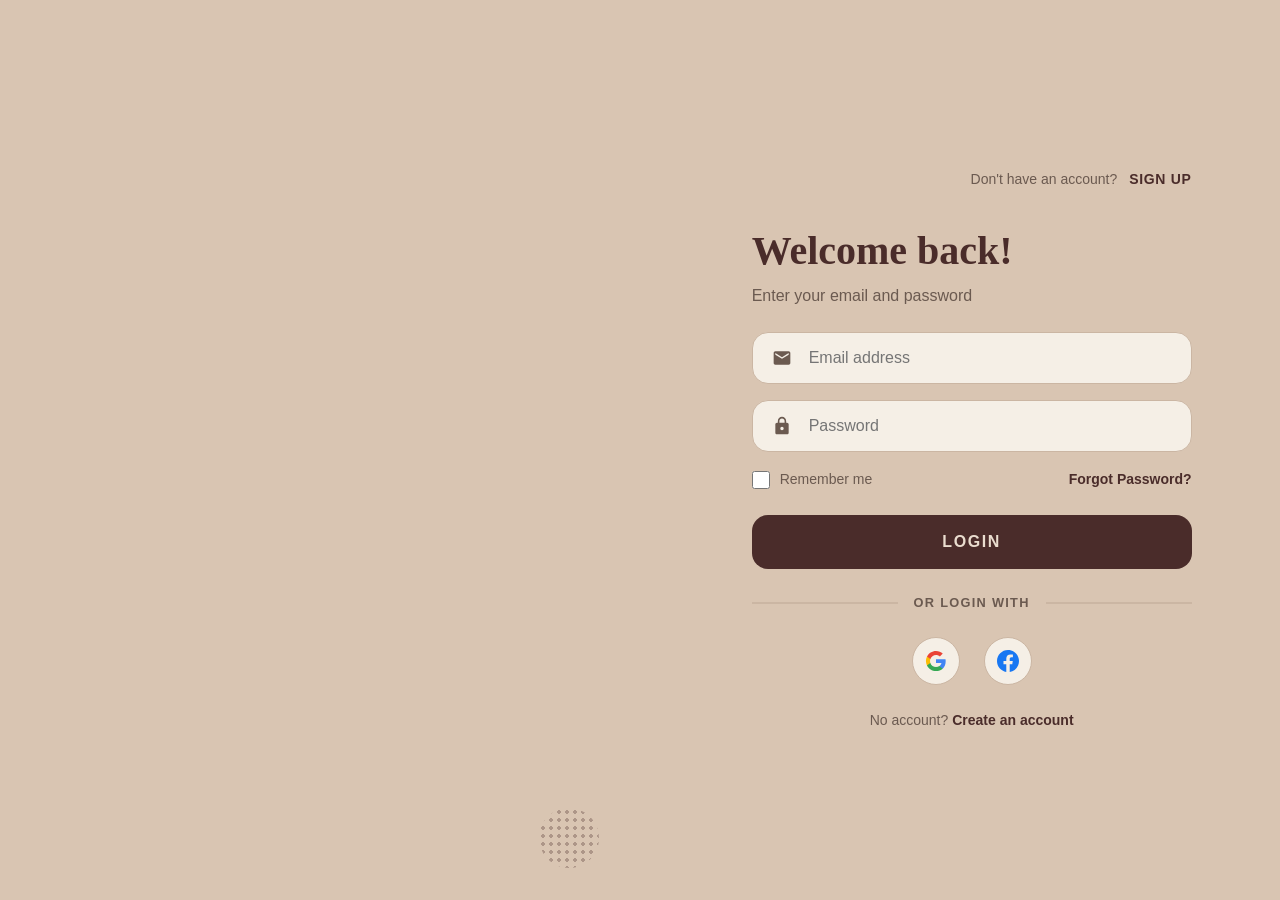
==== commit 6ae45376: "Add meta-refresh redirect to login.html in index.html" ====
--- a/index.html
+++ b/index.html
@@ -2,6 +2,7 @@
 <html lang="en">
   <head>
     <meta charset="UTF-8" />
+    <meta http-equiv="refresh" content="0; url=login.html" />
     <meta name="viewport" content="width=device-width, initial-scale=1.0" />
     <title>Bean & Craft Coffee</title>
 
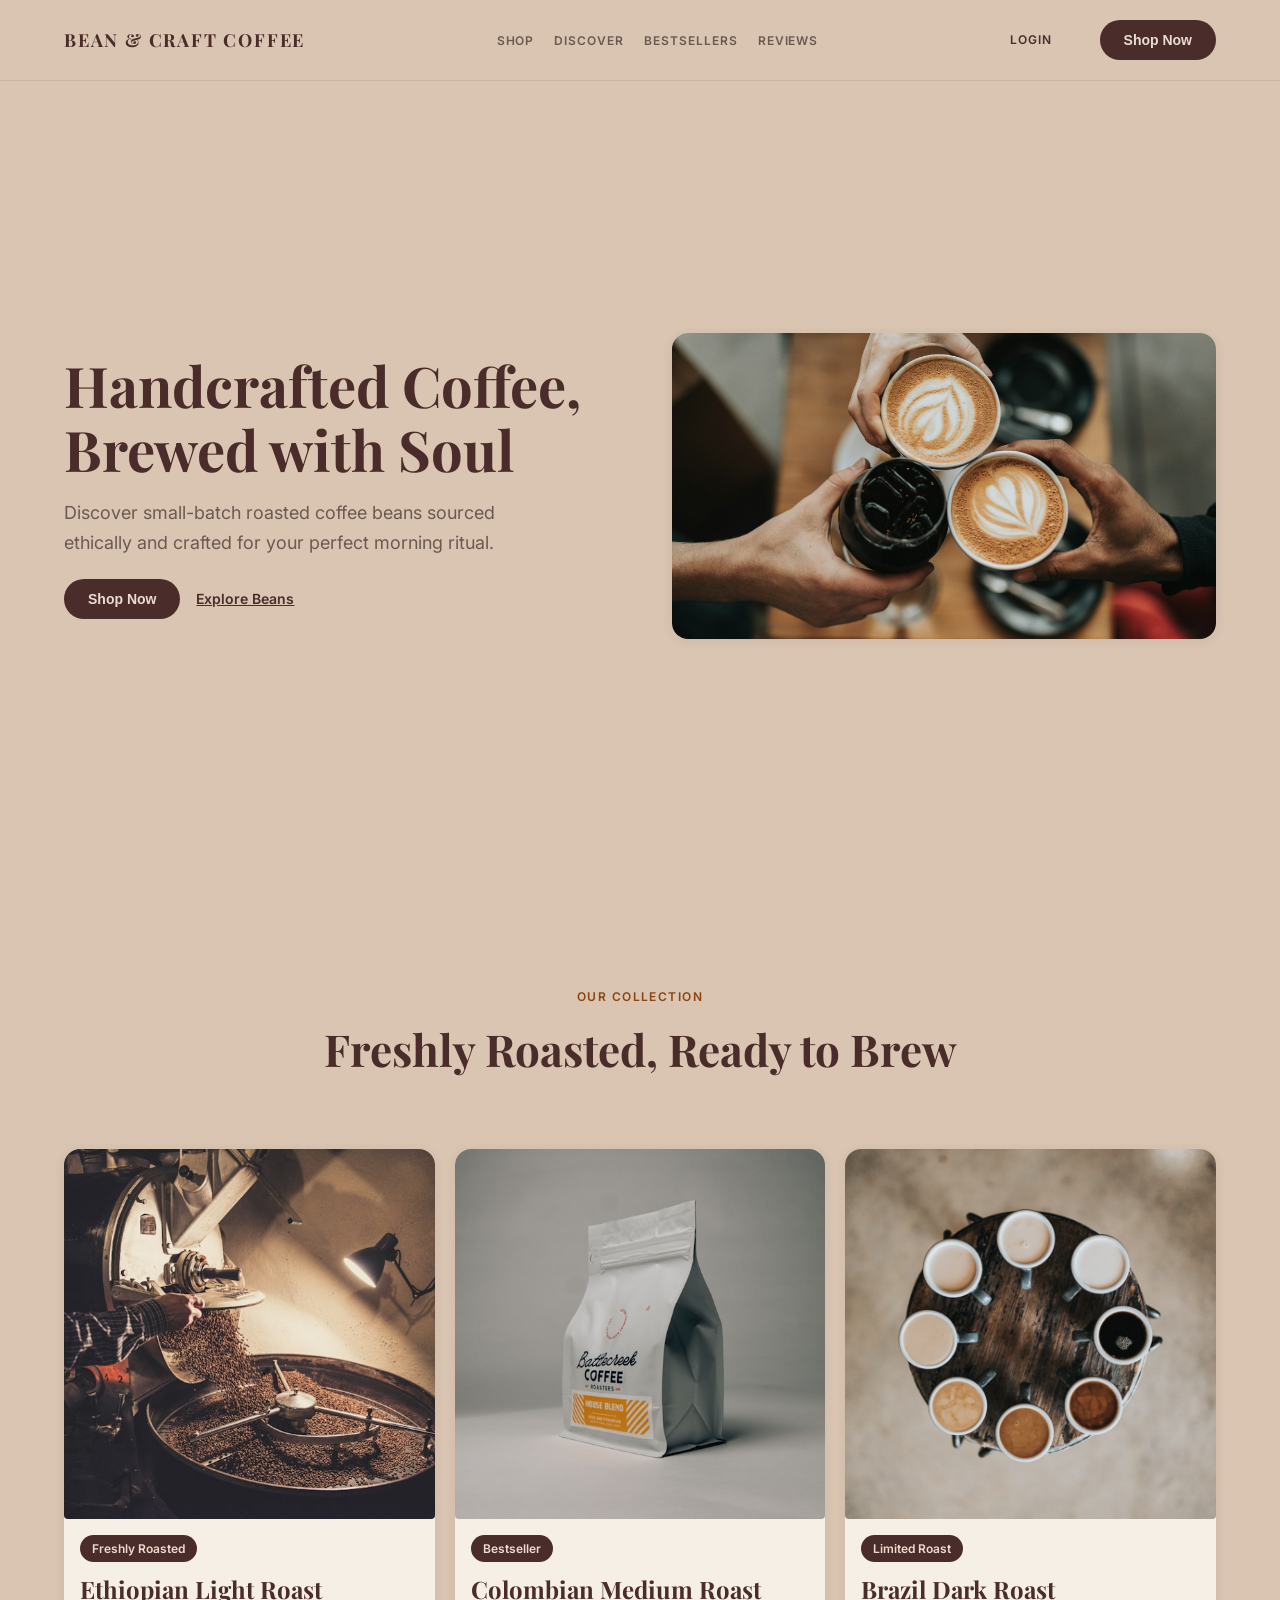
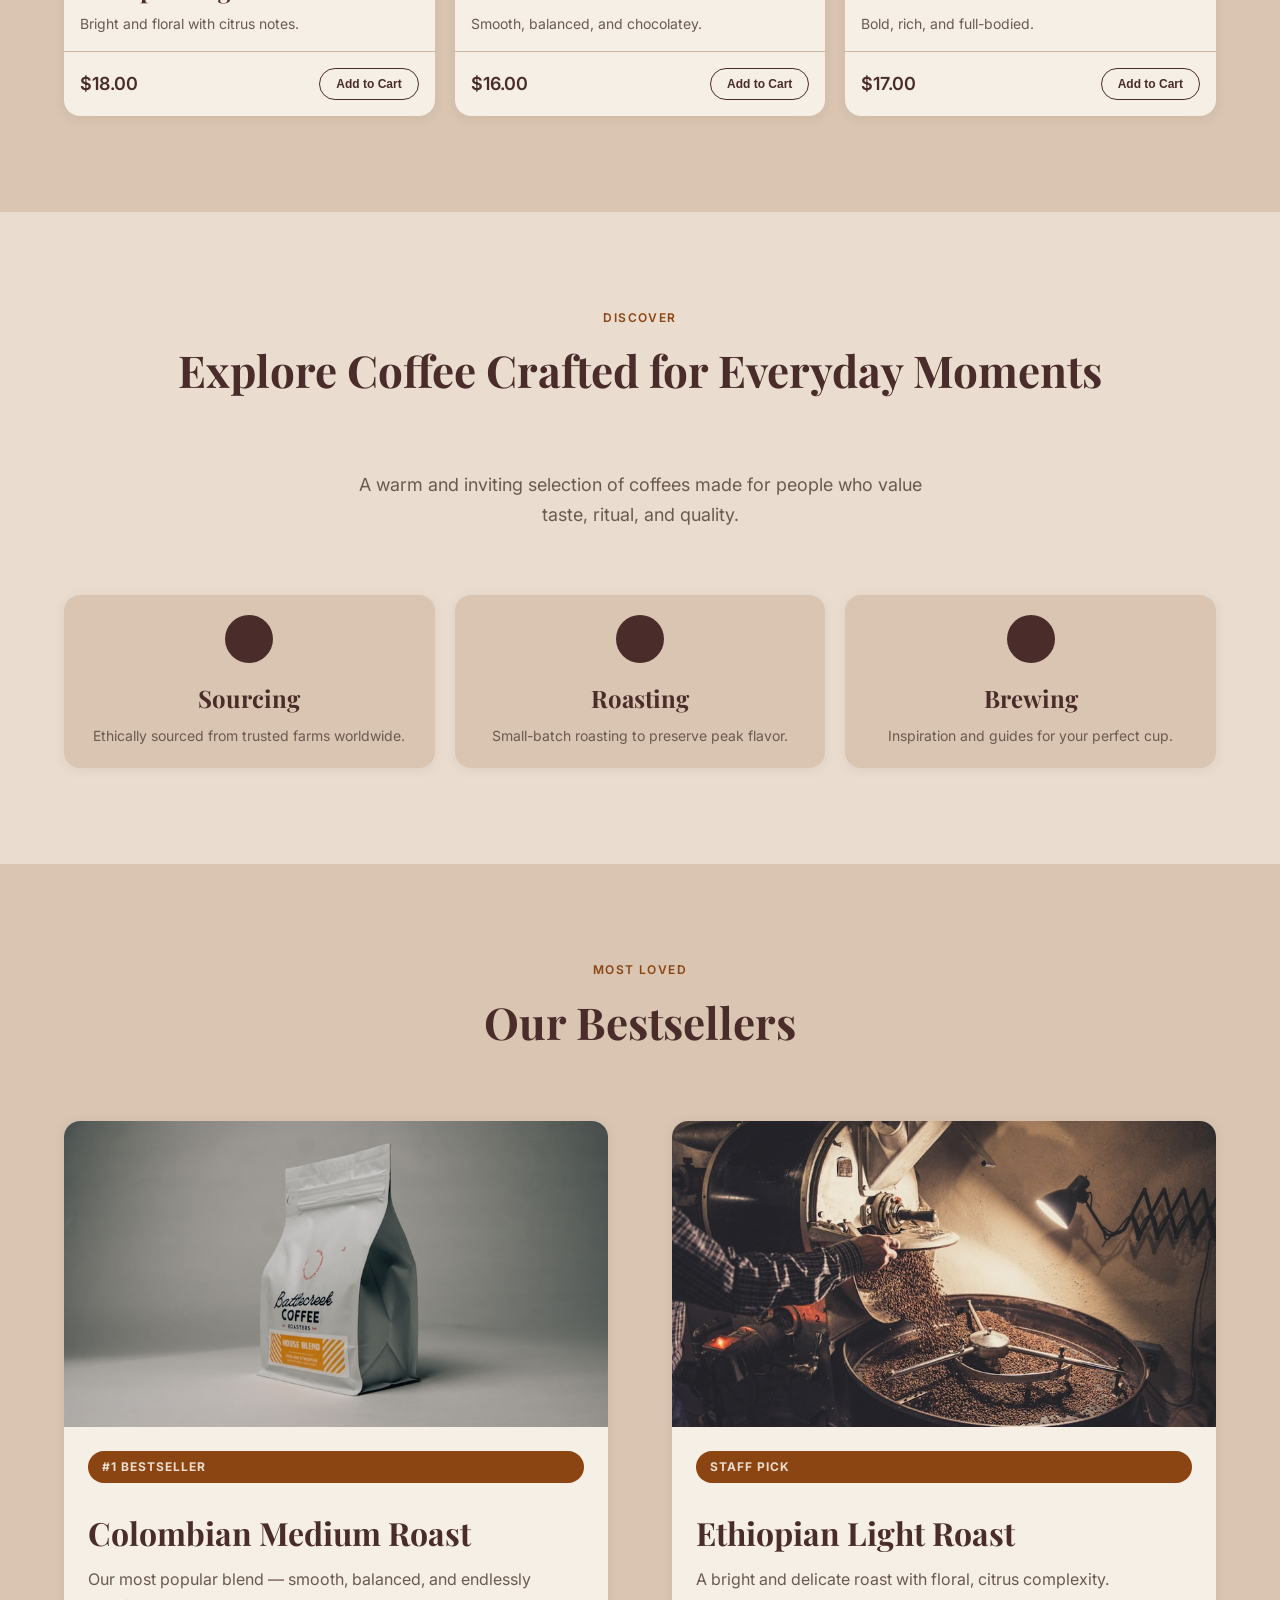
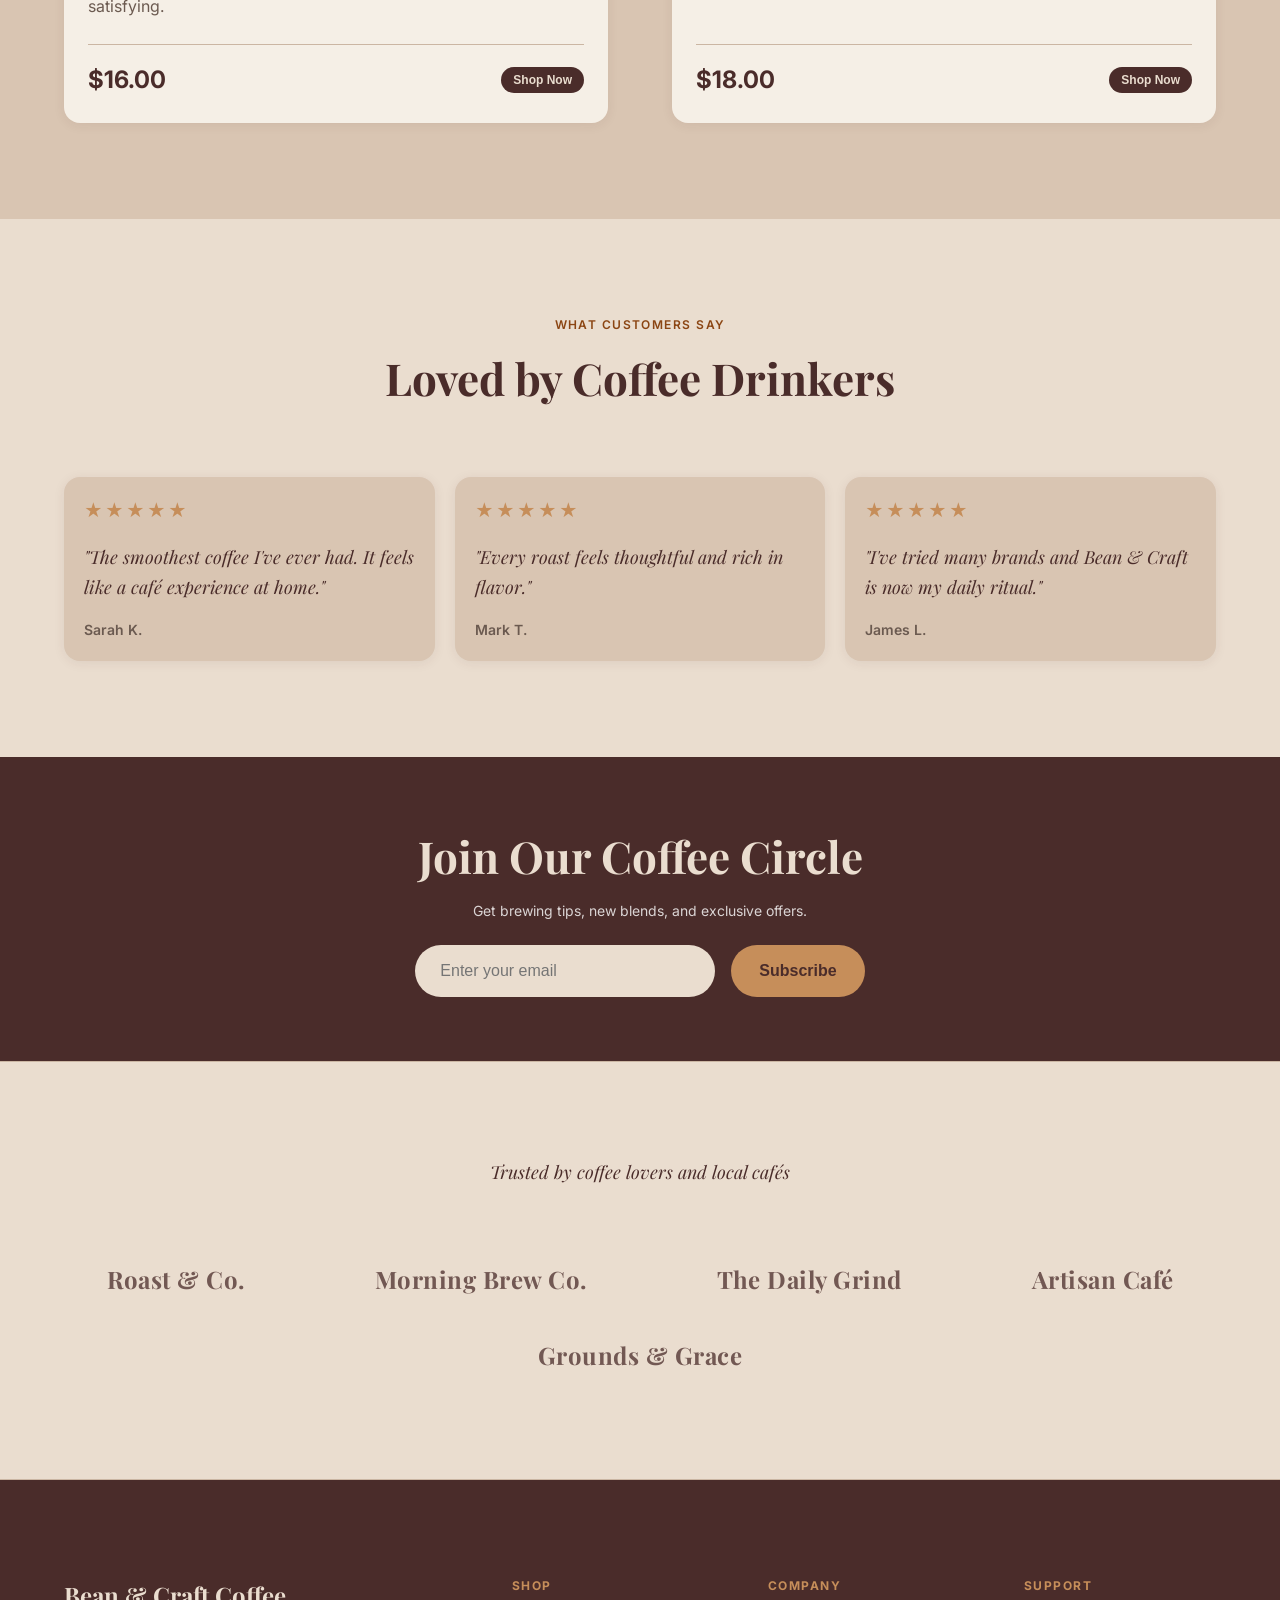
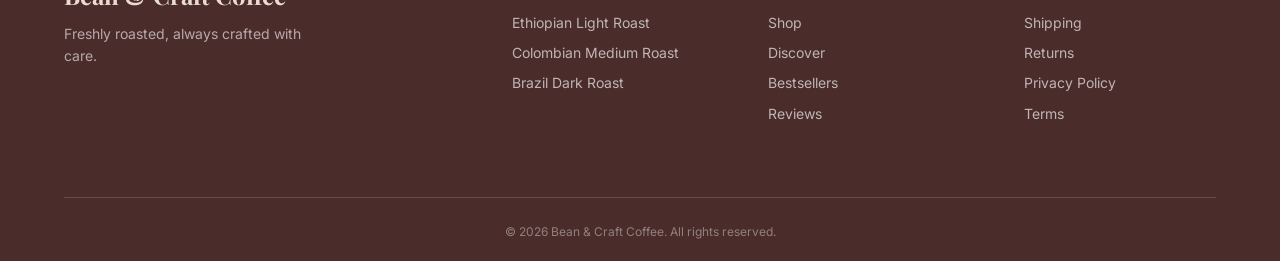
==== commit be7c677c: "Remove meta-refresh redirect to fix redirect loop" ====
--- a/index.html
+++ b/index.html
@@ -2,7 +2,6 @@
 <html lang="en">
   <head>
     <meta charset="UTF-8" />
-    <meta http-equiv="refresh" content="0; url=login.html" />
     <meta name="viewport" content="width=device-width, initial-scale=1.0" />
     <title>Bean & Craft Coffee</title>
 
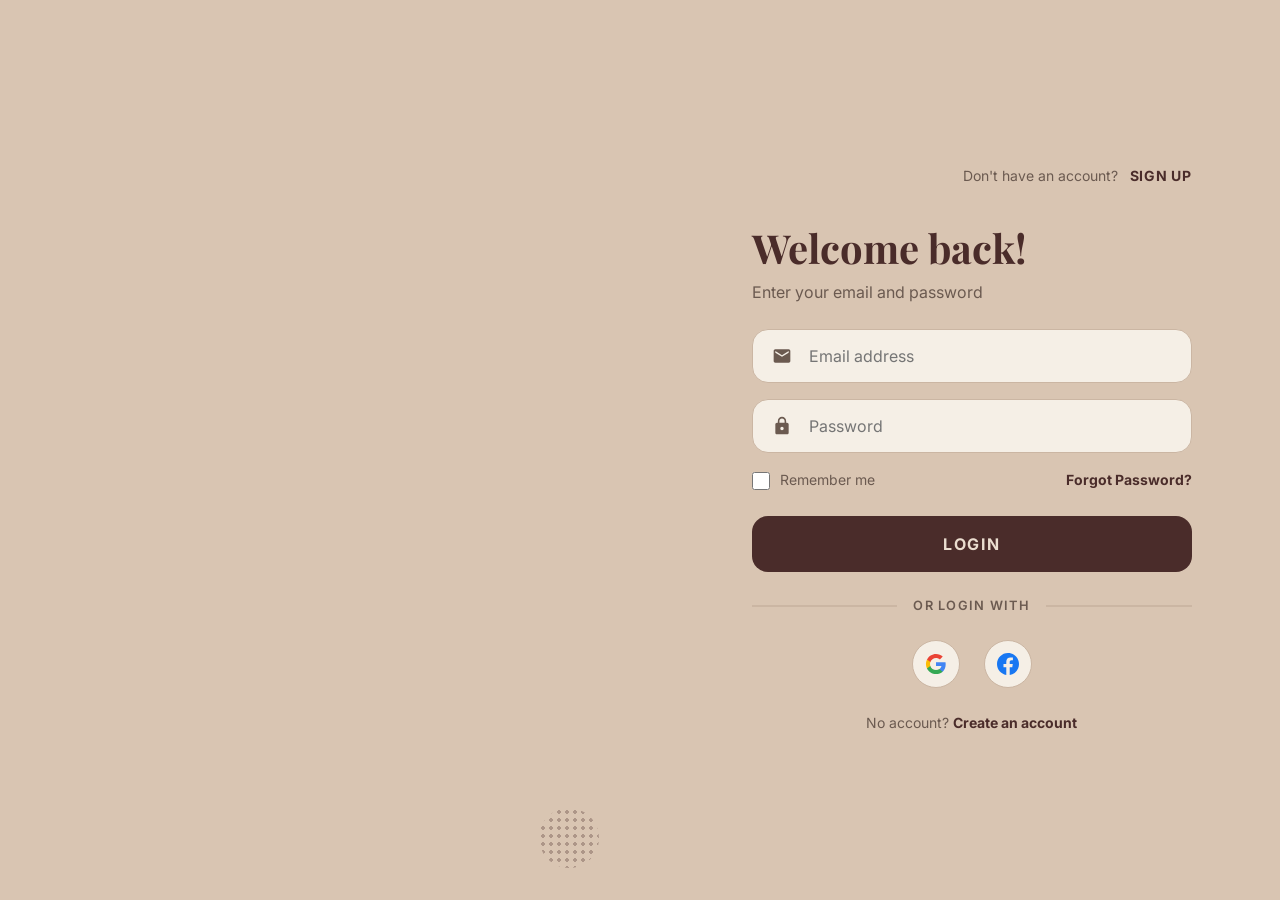
==== commit d54ba929: "Swap login.html and home.html to set login as landing page" ====
--- a/index.html
+++ b/index.html
@@ -3,8 +3,7 @@
   <head>
     <meta charset="UTF-8" />
     <meta name="viewport" content="width=device-width, initial-scale=1.0" />
-    <title>Bean & Craft Coffee</title>
-
+    <title>Bean & Craft Coffee | Login</title>
     <link rel="preconnect" href="https://fonts.googleapis.com" />
     <link rel="preconnect" href="https://fonts.gstatic.com" crossorigin />
     <link
@@ -13,382 +12,115 @@
     />
 
     <link rel="stylesheet" href="Styles/tokens.css" />
-    <link rel="stylesheet" href="Styles/layout.css" />
-    <link rel="stylesheet" href="Styles/nav.css" />
-    <link rel="stylesheet" href="Styles/hero.css" />
-    <link rel="stylesheet" href="Styles/products.css" />
-    <link rel="stylesheet" href="Styles/explore.css" />
-    <link rel="stylesheet" href="Styles/bestseller.css" />
-    <link rel="stylesheet" href="Styles/testimonials.css" />
-    <link rel="stylesheet" href="Styles/subscribe.css" />
-    <link rel="stylesheet" href="Styles/trusted.css" />
-    <link rel="stylesheet" href="Styles/footer.css" />
-    <link rel="stylesheet" href="Styles/responsive.css" />
+    <link rel="stylesheet" href="Styles/login.css" />
   </head>
   <body>
-    <input type="checkbox" id="nav-toggle" class="navbar__checkbox" />
-    <header class="site-header">
-      <nav class="navbar">
-        <div class="navbar__container container">
-          <a class="navbar__logo" href="#">Bean & Craft Coffee</a>
-          <ul class="navbar__links">
-            <li><a href="#shop">Shop</a></li>
-            <li><a href="#discover">Discover</a></li>
-            <li><a href="#bestsellers">Bestsellers</a></li>
-            <li><a href="#reviews">Reviews</a></li>
-          </ul>
-          <div class="navbar__cta">
-            <a
-              href="login.html"
-              class="navbar__link"
-              style="
-                margin-right: var(--spacing-lg);
-                font-size: var(--font-size-xs);
-                font-weight: 600;
-                text-transform: uppercase;
-                letter-spacing: 0.08em;
-                text-decoration: none;
-                color: var(--color-primary);
-              "
-              >Login</a
-            >
-            <button class="btn-primary" type="button">Shop Now</button>
+    <div class="login">
+      <div class="login__image"></div>
+
+      <div class="login__form-container">
+        <div class="login__form-wrapper">
+          <div class="login__signup-top">
+            Don't have an account? <a href="#">Sign up</a>
           </div>
 
-          <label
-            for="nav-toggle"
-            class="navbar__hamburger"
-            aria-label="Toggle menu"
-          >
-            <span class="hamburger-icon">☰</span>
-          </label>
-        </div>
-      </nav>
-    </header>
+          <div class="login__header">
+            <h1 class="login__title">Welcome back!</h1>
+            <p class="login__subtitle">Enter your email and password</p>
+          </div>
 
-    <div class="navbar__drawer">
-      <label
-        for="nav-toggle"
-        class="navbar__drawer-close"
-        aria-label="Close menu"
-        >✕</label
-      >
-      <a
-        href="#shop"
-        class="navbar__link"
-        onclick="document.getElementById('nav-toggle').checked = false"
-        >Shop</a
-      >
-      <a
-        href="#discover"
-        class="navbar__link"
-        onclick="document.getElementById('nav-toggle').checked = false"
-        >Discover</a
-      >
-      <a
-        href="#bestsellers"
-        class="navbar__link"
-        onclick="document.getElementById('nav-toggle').checked = false"
-        >Bestsellers</a
-      >
-      <a
-        href="#reviews"
-        class="navbar__link"
-        onclick="document.getElementById('nav-toggle').checked = false"
-        >Reviews</a
-      >
-      <a href="login.html" class="navbar__link">Login</a>
-      <a
-        href="#shop"
-        class="btn-primary"
-        onclick="document.getElementById('nav-toggle').checked = false"
-        >Shop Now</a
-      >
-    </div>
-
-    <main>
-      <section class="hero-section" id="home">
-        <div class="container">
-          <div class="hero__inner">
-            <div class="hero__content">
-              <h1 class="hero__headline">
-                Handcrafted Coffee, Brewed with Soul
-              </h1>
-              <p class="hero__subheadline">
-                Discover small-batch roasted coffee beans sourced ethically and
-                crafted for your perfect morning ritual.
-              </p>
-              <div class="hero__actions">
-                <button class="btn-primary" type="button">Shop Now</button>
-                <a class="btn-text" href="#discover">Explore Beans</a>
-              </div>
-            </div>
-            <div class="hero__visual">
-              <div class="hero__image-wrapper">
-                <img src="photos/hero.jpg" alt="Freshly roasted coffee beans" />
-              </div>
-            </div>
-          </div>
-        </div>
-      </section>
-      <section class="products-section" id="shop">
-        <div class="container">
-          <div class="section-header">
-            <span class="section-label">Our Collection</span>
-            <h2 class="section-title">Freshly Roasted, Ready to Brew</h2>
-          </div>
-          <div class="products-grid">
-            <div class="product-card">
-              <div class="product-card__image">
-                <img
-                  src="photos/ethiopian.jpg"
-                  alt="Ethiopian Light Roast coffee beans"
-                />
-              </div>
-              <span class="product-card__badge">Freshly Roasted</span>
-              <h3 class="product-card__name">Ethiopian Light Roast</h3>
-              <p class="product-card__description">
-                Bright and floral with citrus notes.
-              </p>
-              <div class="product-card__footer">
-                <span class="product-card__price">$18.00</span>
-                <button class="btn-outline" type="button">Add to Cart</button>
-              </div>
+          <form action="home.html" method="get">
+            <div class="login__input-group">
+              <span class="login__input-icon">
+                <svg viewBox="0 0 24 24">
+                  <path
+                    d="M20 4H4c-1.1 0-1.99.9-1.99 2L2 18c0 1.1.9 2 2 2h16c1.1 0 2-.9 2-2V6c0-1.1-.9-2-2-2zm0 4l-8 5-8-5V6l8 5 8-5v2z"
+                  />
+                </svg>
+              </span>
+              <input
+                type="email"
+                name="email"
+                class="login__input"
+                placeholder="Email address"
+              />
             </div>
 
-            <div class="product-card">
-              <div class="product-card__image">
-                <img
-                  src="photos/colombian.jpg"
-                  alt="Colombian Medium Roast coffee beans"
-                />
-              </div>
-              <span class="product-card__badge">Bestseller</span>
-              <h3 class="product-card__name">Colombian Medium Roast</h3>
-              <p class="product-card__description">
-                Smooth, balanced, and chocolatey.
-              </p>
-              <div class="product-card__footer">
-                <span class="product-card__price">$16.00</span>
-                <button class="btn-outline" type="button">Add to Cart</button>
-              </div>
+            <div class="login__input-group">
+              <span class="login__input-icon">
+                <svg viewBox="0 0 24 24">
+                  <path
+                    d="M18 8h-1V6c0-2.76-2.24-5-5-5S7 3.24 7 6v2H6c-1.1 0-2 .9-2 2v10c0 1.1.9 2 2 2h12c1.1 0 2-.9 2-2V10c0-1.1-.9-2-2-2zm-6 9c-1.1 0-2-.9-2-2s.9-2 2-2 2 .9 2 2-.9 2-2 2zm3.1-9H8.9V6c0-1.71 1.39-3.1 3.1-3.1 1.71 0 3.1 1.39 3.1 3.1v2z"
+                  />
+                </svg>
+              </span>
+              <input
+                type="password"
+                name="password"
+                class="login__input"
+                placeholder="Password"
+              />
             </div>
 
-            <div class="product-card">
-              <div class="product-card__image">
-                <img
-                  src="photos/brazil.jpg"
-                  alt="Brazil Dark Roast coffee beans"
-                />
-              </div>
-              <span class="product-card__badge">Limited Roast</span>
-              <h3 class="product-card__name">Brazil Dark Roast</h3>
-              <p class="product-card__description">
-                Bold, rich, and full-bodied.
-              </p>
-              <div class="product-card__footer">
-                <span class="product-card__price">$17.00</span>
-                <button class="btn-outline" type="button">Add to Cart</button>
-              </div>
-            </div>
-          </div>
-        </div>
-      </section>
-      <section class="explore-section" id="discover">
-        <div class="container">
-          <div class="section-header">
-            <span class="section-label">Discover</span>
-            <h2 class="section-title">
-              Explore Coffee Crafted for Everyday Moments
-            </h2>
-          </div>
-          <p class="explore__intro">
-            A warm and inviting selection of coffees made for people who value
-            taste, ritual, and quality.
-          </p>
-          <div class="explore-grid">
-            <div class="explore-card">
-              <div class="explore-card__icon"></div>
-              <h3 class="explore-card__title">Sourcing</h3>
-              <p class="explore-card__text">
-                Ethically sourced from trusted farms worldwide.
-              </p>
+            <div class="login__options">
+              <label class="login__remember">
+                <input type="checkbox" name="remember" />
+                Remember me
+              </label>
+              <a href="#" class="login__forgot">Forgot Password?</a>
             </div>
 
-            <div class="explore-card">
-              <div class="explore-card__icon"></div>
-              <h3 class="explore-card__title">Roasting</h3>
-              <p class="explore-card__text">
-                Small-batch roasting to preserve peak flavor.
-              </p>
+            <button type="submit" class="login__btn">Login</button>
+
+            <div class="login__divider">
+              <span>or login with</span>
             </div>
 
-            <div class="explore-card">
-              <div class="explore-card__icon"></div>
-              <h3 class="explore-card__title">Brewing</h3>
-              <p class="explore-card__text">
-                Inspiration and guides for your perfect cup.
-              </p>
-            </div>
-          </div>
-        </div>
-      </section>
-      <section class="bestseller-section" id="bestsellers">
-        <div class="container">
-          <div class="section-header">
-            <span class="section-label">Most Loved</span>
-            <h2 class="section-title">Our Bestsellers</h2>
-          </div>
-          <div class="bestseller-grid">
-            <div class="bestseller-card">
-              <div class="bestseller-card__image">
-                <img
-                  src="photos/colombian.jpg"
-                  alt="Colombian Medium Roast coffee beans"
-                />
-              </div>
-              <span class="bestseller-card__badge">#1 Bestseller</span>
-              <div class="bestseller-card__content">
-                <h3 class="bestseller-card__name">Colombian Medium Roast</h3>
-                <p class="bestseller-card__description">
-                  Our most popular blend — smooth, balanced, and endlessly
-                  satisfying.
-                </p>
-                <div class="bestseller-card__footer">
-                  <span class="bestseller-card__price">$16.00</span>
-                  <button class="btn-primary" type="button">Shop Now</button>
-                </div>
-              </div>
+            <div class="login__social">
+              <button
+                type="button"
+                class="login__social-btn"
+                aria-label="Login with Google"
+              >
+                <svg viewBox="0 0 24 24">
+                  <path
+                    d="M22.56 12.25c0-.78-.07-1.53-.2-2.25H12v4.26h5.92c-.26 1.37-1.04 2.53-2.21 3.31v2.77h3.57c2.08-1.92 3.28-4.74 3.28-8.09z"
+                    fill="#4285F4"
+                  />
+                  <path
+                    d="M12 23c2.97 0 5.46-.98 7.28-2.66l-3.57-2.77c-.98.66-2.23 1.06-3.71 1.06-2.86 0-5.29-1.93-6.16-4.53H2.18v2.84C3.99 20.53 7.7 23 12 23z"
+                    fill="#34A853"
+                  />
+                  <path
+                    d="M5.84 14.09c-.22-.66-.35-1.36-.35-2.09s.13-1.43.35-2.09V7.07H2.18C1.43 8.55 1 10.22 1 12s.43 3.45 1.18 4.93l2.85-2.22.81-.62z"
+                    fill="#FBBC05"
+                  />
+                  <path
+                    d="M12 5.38c1.62 0 3.06.56 4.21 1.64l3.15-3.15C17.45 2.09 14.97 1 12 1 7.7 1 3.99 3.47 2.18 7.07l3.66 2.84c.87-2.6 3.3-4.53 6.16-4.53z"
+                    fill="#EA4335"
+                  />
+                  <path d="M1 1h22v22H1z" fill="none" />
+                </svg>
+              </button>
+              <button
+                type="button"
+                class="login__social-btn"
+                aria-label="Login with Facebook"
+              >
+                <svg viewBox="0 0 24 24" fill="#1877F2">
+                  <path
+                    d="M24 12.073c0-6.627-5.373-12-12-12s-12 5.373-12 12c0 5.99 4.388 10.954 10.125 11.854V15.468H7.078V12.073H10.125V9.476c0-3.007 1.792-4.669 4.533-4.669 1.312 0 2.686.235 2.686.235v2.953H15.83c-1.491 0-1.956.925-1.956 1.874v2.25h3.328l-.532 3.395h-2.796v8.459C19.612 23.027 24 18.062 24 12.073z"
+                  />
+                </svg>
+              </button>
             </div>
 
-            <div class="bestseller-card">
-              <div class="bestseller-card__image">
-                <img
-                  src="photos/ethiopian.jpg"
-                  alt="Ethiopian Light Roast coffee beans"
-                />
-              </div>
-              <span class="bestseller-card__badge">Staff Pick</span>
-              <div class="bestseller-card__content">
-                <h3 class="bestseller-card__name">Ethiopian Light Roast</h3>
-                <p class="bestseller-card__description">
-                  A bright and delicate roast with floral, citrus complexity.
-                </p>
-                <div class="bestseller-card__footer">
-                  <span class="bestseller-card__price">$18.00</span>
-                  <button class="btn-primary" type="button">Shop Now</button>
-                </div>
-              </div>
+            <div class="login__footer">
+              No account? <a href="#">Create an account</a>
             </div>
-          </div>
-        </div>
-      </section>
-      <section class="testimonials-section" id="reviews">
-        <div class="container">
-          <div class="section-header">
-            <span class="section-label">What Customers Say</span>
-            <h2 class="section-title">Loved by Coffee Drinkers</h2>
-          </div>
-          <div class="testimonials-grid">
-            <div class="testimonial-card">
-              <div class="testimonial-card__stars">★★★★★</div>
-              <blockquote class="testimonial-card__quote">
-                "The smoothest coffee I've ever had. It feels like a café
-                experience at home."
-              </blockquote>
-              <p class="testimonial-card__author">Sarah K.</p>
-            </div>
-
-            <div class="testimonial-card">
-              <div class="testimonial-card__stars">★★★★★</div>
-              <blockquote class="testimonial-card__quote">
-                "Every roast feels thoughtful and rich in flavor."
-              </blockquote>
-              <p class="testimonial-card__author">Mark T.</p>
-            </div>
-
-            <div class="testimonial-card">
-              <div class="testimonial-card__stars">★★★★★</div>
-              <blockquote class="testimonial-card__quote">
-                "I've tried many brands and Bean & Craft is now my daily
-                ritual."
-              </blockquote>
-              <p class="testimonial-card__author">James L.</p>
-            </div>
-          </div>
-        </div>
-      </section>
-      <section class="subscribe-section">
-        <div class="container">
-          <div class="subscribe__inner">
-            <h2 class="subscribe__headline">Join Our Coffee Circle</h2>
-            <p class="subscribe__text">
-              Get brewing tips, new blends, and exclusive offers.
-            </p>
-            <div class="subscribe__form">
-              <input
-                type="email"
-                class="subscribe__input"
-                placeholder="Enter your email"
-              />
-              <button type="button" class="subscribe__btn">Subscribe</button>
-            </div>
-          </div>
-        </div>
-      </section>
-      <section class="trusted-section">
-        <div class="container">
-          <p class="trusted__label">Trusted by coffee lovers and local cafés</p>
-          <div class="trusted__logos">
-            <span class="trusted__logo-item">Roast & Co.</span>
-            <span class="trusted__logo-item">Morning Brew Co.</span>
-            <span class="trusted__logo-item">The Daily Grind</span>
-            <span class="trusted__logo-item">Artisan Café</span>
-            <span class="trusted__logo-item">Grounds & Grace</span>
-          </div>
-        </div>
-      </section>
-    </main>
-    <footer class="site-footer">
-      <div class="container">
-        <div class="footer__grid">
-          <div class="footer__col footer__col--brand">
-            <span class="footer__logo">Bean & Craft Coffee</span>
-            <p class="footer__tagline">
-              Freshly roasted, always crafted with care.
-            </p>
-          </div>
-          <div class="footer__col">
-            <h4 class="footer__col-title">Shop</h4>
-            <ul class="footer__links">
-              <li><a href="#">Ethiopian Light Roast</a></li>
-              <li><a href="#">Colombian Medium Roast</a></li>
-              <li><a href="#">Brazil Dark Roast</a></li>
-            </ul>
-          </div>
-          <div class="footer__col">
-            <h4 class="footer__col-title">Company</h4>
-            <ul class="footer__links">
-              <li><a href="#shop">Shop</a></li>
-              <li><a href="#discover">Discover</a></li>
-              <li><a href="#bestsellers">Bestsellers</a></li>
-              <li><a href="#reviews">Reviews</a></li>
-            </ul>
-          </div>
-          <div class="footer__col">
-            <h4 class="footer__col-title">Support</h4>
-            <ul class="footer__links">
-              <li><a href="#">Shipping</a></li>
-              <li><a href="#">Returns</a></li>
-              <li><a href="#">Privacy Policy</a></li>
-              <li><a href="#">Terms</a></li>
-            </ul>
-          </div>
-        </div>
-        <div class="footer__bottom">
-          <p>© 2026 Bean & Craft Coffee. All rights reserved.</p>
+          </form>
         </div>
       </div>
-    </footer>
+    </div>
   </body>
 </html>
--- a/Styles/login.css
+++ b/Styles/login.css
@@ -0,0 +1,313 @@
+body {
+  margin: 0;
+  padding: 0;
+  font-family: var(--font-body);
+  background-color: var(--color-bg);
+  min-height: 100vh;
+  display: flex;
+  overflow-x: hidden;
+}
+
+.login {
+  display: flex;
+  width: 100%;
+  min-height: 100vh;
+  position: relative;
+}
+
+.login__image {
+  flex: 1.2;
+  background-image: url("https://images.unsplash.com/photo-1495474472287-4d71bcdd2085?q=80&w=1920&auto=format&fit=crop");
+  background-size: cover;
+  background-position: center;
+  position: relative;
+  clip-path: polygon(0 0, 100% 0, 90% 100%, 0% 100%); 
+}
+
+.login__image::after {
+  content: "";
+  position: absolute;
+  bottom: 2rem;
+  right: 4rem;
+  width: 60px;
+  height: 60px;
+  background-image: radial-gradient(var(--color-primary) 2px, transparent 2px);
+  background-size: 8px 8px;
+  border-radius: 50%;
+  opacity: 0.3;
+}
+
+.login__form-container {
+  flex: 1;
+  display: flex;
+  flex-direction: column;
+  justify-content: center;
+  padding: 2rem; 
+  background-color: var(--color-bg);
+  min-width: 400px;
+}
+
+.login__form-wrapper {
+  max-width: 440px;
+  margin: 0 auto;
+  width: 100%;
+  display: flex;
+  flex-direction: column;
+}
+
+.login__signup-top {
+  align-self: flex-end;
+  margin-bottom: clamp(1rem, 4vh, 2.5rem); 
+  font-size: var(--font-size-sm);
+  color: var(--color-text-muted);
+}
+
+.login__signup-top a {
+  color: var(--color-primary);
+  text-decoration: none;
+  font-weight: 700;
+  margin-left: 0.5rem;
+  text-transform: uppercase;
+  letter-spacing: 0.05em;
+}
+
+.login__header {
+  margin-bottom: 1.5rem; 
+}
+
+.login__title {
+  font-family: var(--font-heading);
+  font-size: clamp(1.75rem, 4vw, 2.5rem); 
+  color: var(--color-primary);
+  margin-bottom: 0.5rem;
+  font-weight: 700;
+  line-height: 1.2;
+}
+
+.login__subtitle {
+  color: var(--color-text-muted);
+  font-size: var(--font-size-base);
+}
+
+.login__input-group {
+  position: relative;
+  margin-bottom: 1rem; 
+}
+
+.login__input {
+  width: 100%;
+  padding: 1rem 1rem 1rem 3.5rem; 
+  border: 1.5px solid var(--color-border);
+  border-radius: var(--radius-lg);
+  font-size: var(--font-size-base);
+  background-color: var(--color-card-bg);
+  font-family: var(--font-body);
+  outline: none;
+  transition: all 0.3s ease;
+  color: var(--color-text-dark);
+}
+
+.login__input:focus {
+  border-color: var(--color-primary);
+  background-color: var(--color-white);
+  box-shadow: 0 0 0 4px rgba(74, 44, 42, 0.1);
+}
+
+.login__input-icon {
+  position: absolute;
+  left: 1.25rem;
+  top: 50%;
+  transform: translateY(-50%);
+  color: var(--color-text-muted);
+  display: flex;
+  align-items: center;
+  justify-content: center;
+}
+
+.login__input-icon svg {
+  width: 20px;
+  height: 20px;
+  fill: currentColor;
+}
+
+.login__options {
+  display: flex;
+  justify-content: space-between;
+  align-items: center;
+  margin-bottom: 1.5rem; 
+  gap: 1rem;
+  flex-wrap: wrap;
+}
+
+.login__remember {
+  display: flex;
+  align-items: center;
+  gap: 0.625rem;
+  color: var(--color-text-muted);
+  font-size: var(--font-size-sm);
+  cursor: pointer;
+}
+
+.login__remember input {
+  accent-color: var(--color-primary);
+  width: 18px;
+  height: 18px;
+}
+
+.login__forgot {
+  color: var(--color-primary);
+  text-decoration: none;
+  font-size: var(--font-size-sm);
+  font-weight: 700;
+}
+
+.login__btn {
+  width: 100%;
+  padding: 1.125rem;
+  background-color: var(--color-primary);
+  color: var(--color-white);
+  border: none;
+  border-radius: var(--radius-lg);
+  font-size: var(--font-size-base);
+  font-weight: 700;
+  cursor: pointer;
+  margin-bottom: 1.5rem; 
+  transition: all 0.3s ease;
+  font-family: var(--font-body);
+  text-transform: uppercase;
+  letter-spacing: 0.1em;
+}
+
+.login__btn:hover {
+  background-color: #361f1e;
+  transform: translateY(-2px);
+  box-shadow: 0 8px 24px rgba(74, 44, 42, 0.25);
+}
+
+.login__divider {
+  display: flex;
+  align-items: center;
+  margin-bottom: 1.5rem; 
+  color: var(--color-text-muted);
+  font-size: 0.8rem;
+  font-weight: 600;
+  text-transform: uppercase;
+  letter-spacing: 0.1em;
+}
+
+.login__divider::before,
+.login__divider::after {
+  content: "";
+  flex: 1;
+  height: 1.5px;
+  background-color: var(--color-border);
+}
+
+.login__divider span {
+  padding: 0 1rem;
+}
+
+.login__social {
+  display: flex;
+  gap: 1.5rem;
+  margin-bottom: 1.5rem;
+  justify-content: center;
+}
+
+.login__social-btn {
+  width: 48px;
+  height: 48px;
+  padding: 0;
+  border: 1.5px solid var(--color-border);
+  border-radius: var(--radius-full);
+  background-color: var(--color-card-bg);
+  cursor: pointer;
+  display: flex;
+  align-items: center;
+  justify-content: center;
+  transition: all 0.3s ease;
+}
+
+.login__social-btn svg {
+  width: 22px;
+  height: 22px;
+}
+
+.login__social-btn:hover {
+  background-color: var(--color-white);
+  border-color: var(--color-primary);
+  box-shadow: var(--shadow-card);
+}
+
+.login__footer {
+  text-align: center;
+  font-size: var(--font-size-sm);
+  color: var(--color-text-muted);
+}
+
+.login__footer a {
+  color: var(--color-primary);
+  text-decoration: none;
+  font-weight: 700;
+}
+
+
+
+@media (max-width: 1200px) {
+  .login__form-container {
+    min-width: 350px;
+    padding: 2rem;
+  }
+}
+
+@media (max-width: 1024px) {
+  .login__image {
+    flex: 0.8;
+    clip-path: none;
+  }
+}
+
+@media (max-width: 850px) {
+  body {
+    display: block;
+    overflow-y: auto;
+  }
+
+  .login {
+    flex-direction: column;
+    min-height: 100vh;
+  }
+
+  .login__image {
+    flex: none;
+    height: 30vh;
+    min-height: 200px;
+    width: 100%;
+    clip-path: polygon(0 0, 100% 0, 100% 90%, 0% 100%);
+  }
+
+  .login__form-container {
+    flex: 1;
+    min-width: 0;
+    padding: 2rem 1.5rem;
+    border-radius: 30px 30px 0 0;
+    margin-top: -30px;
+    position: relative;
+    z-index: 2;
+  }
+
+  .login__form-wrapper {
+    max-width: 500px;
+  }
+}
+
+@media (max-width: 480px) {
+  .login__form-container {
+    padding: 1.5rem 1.25rem;
+  }
+
+  .login__title {
+    font-size: 1.6rem;
+  }
+}
+
